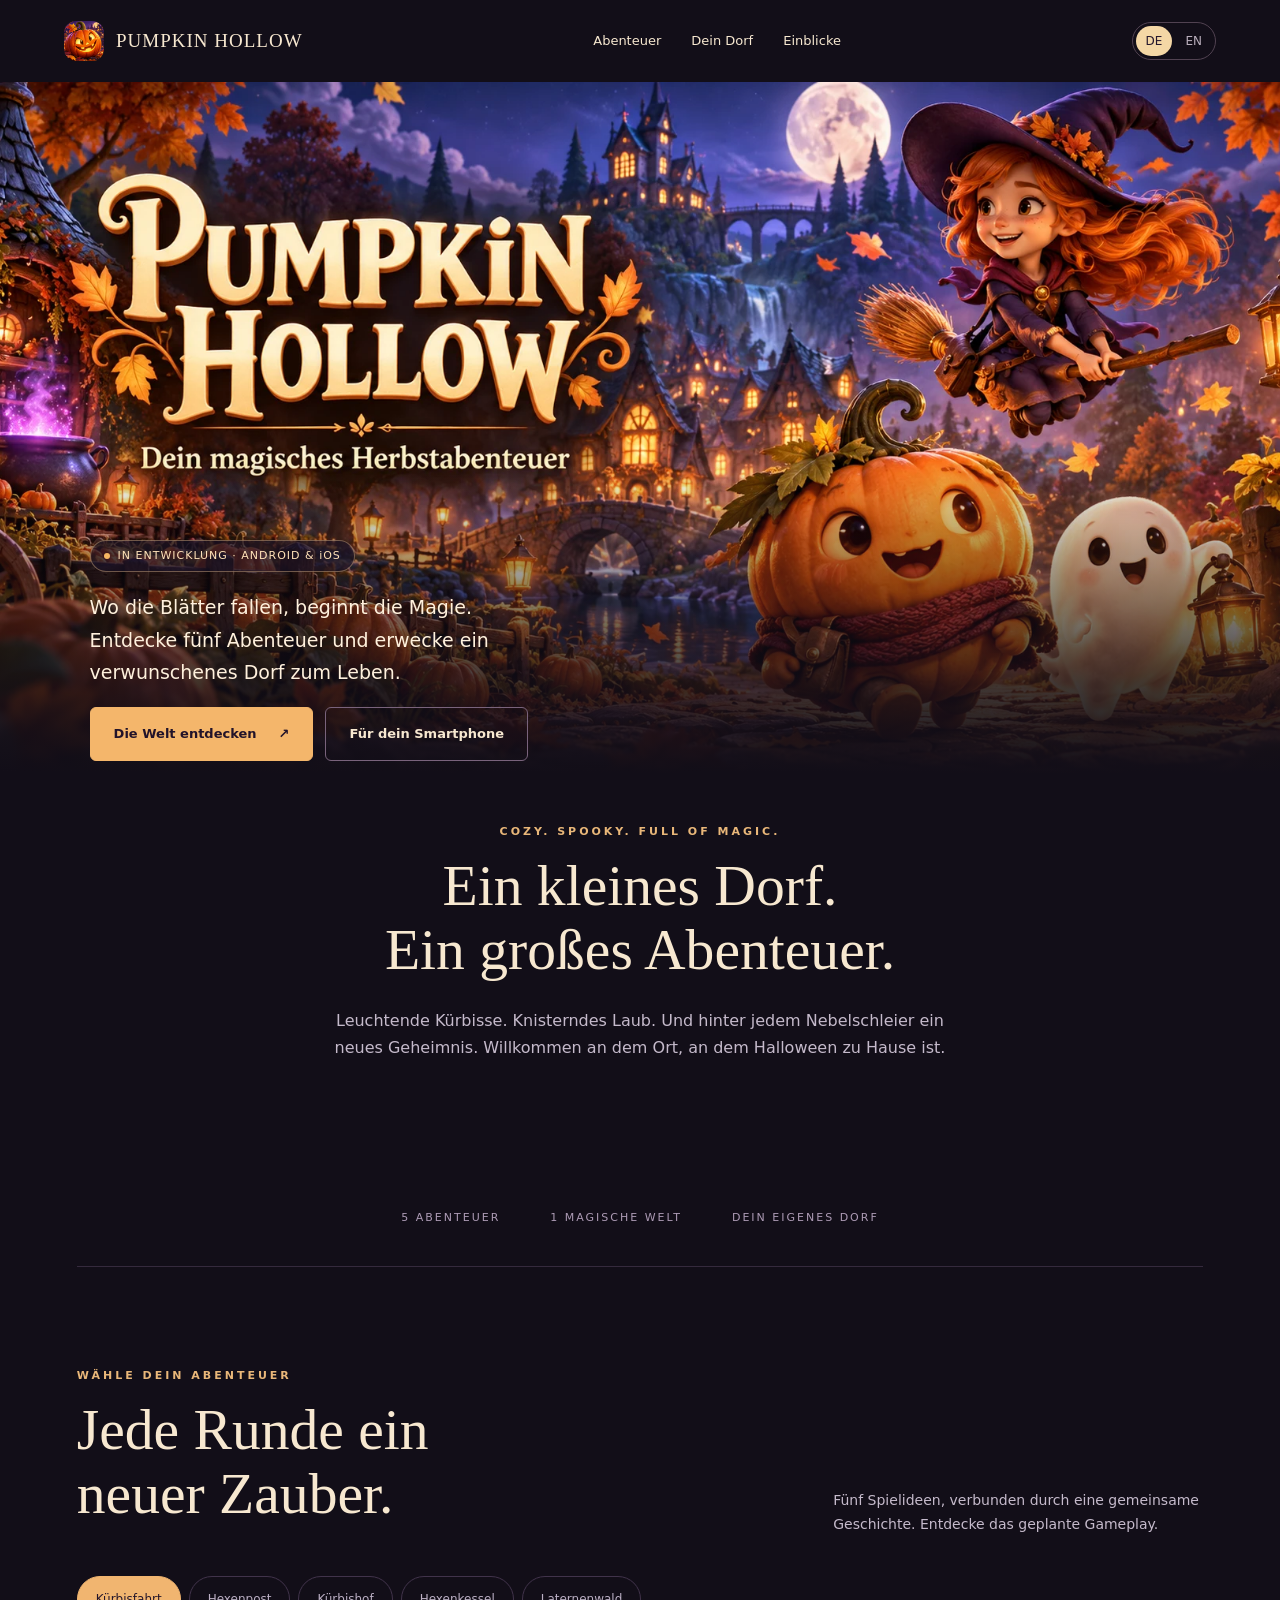
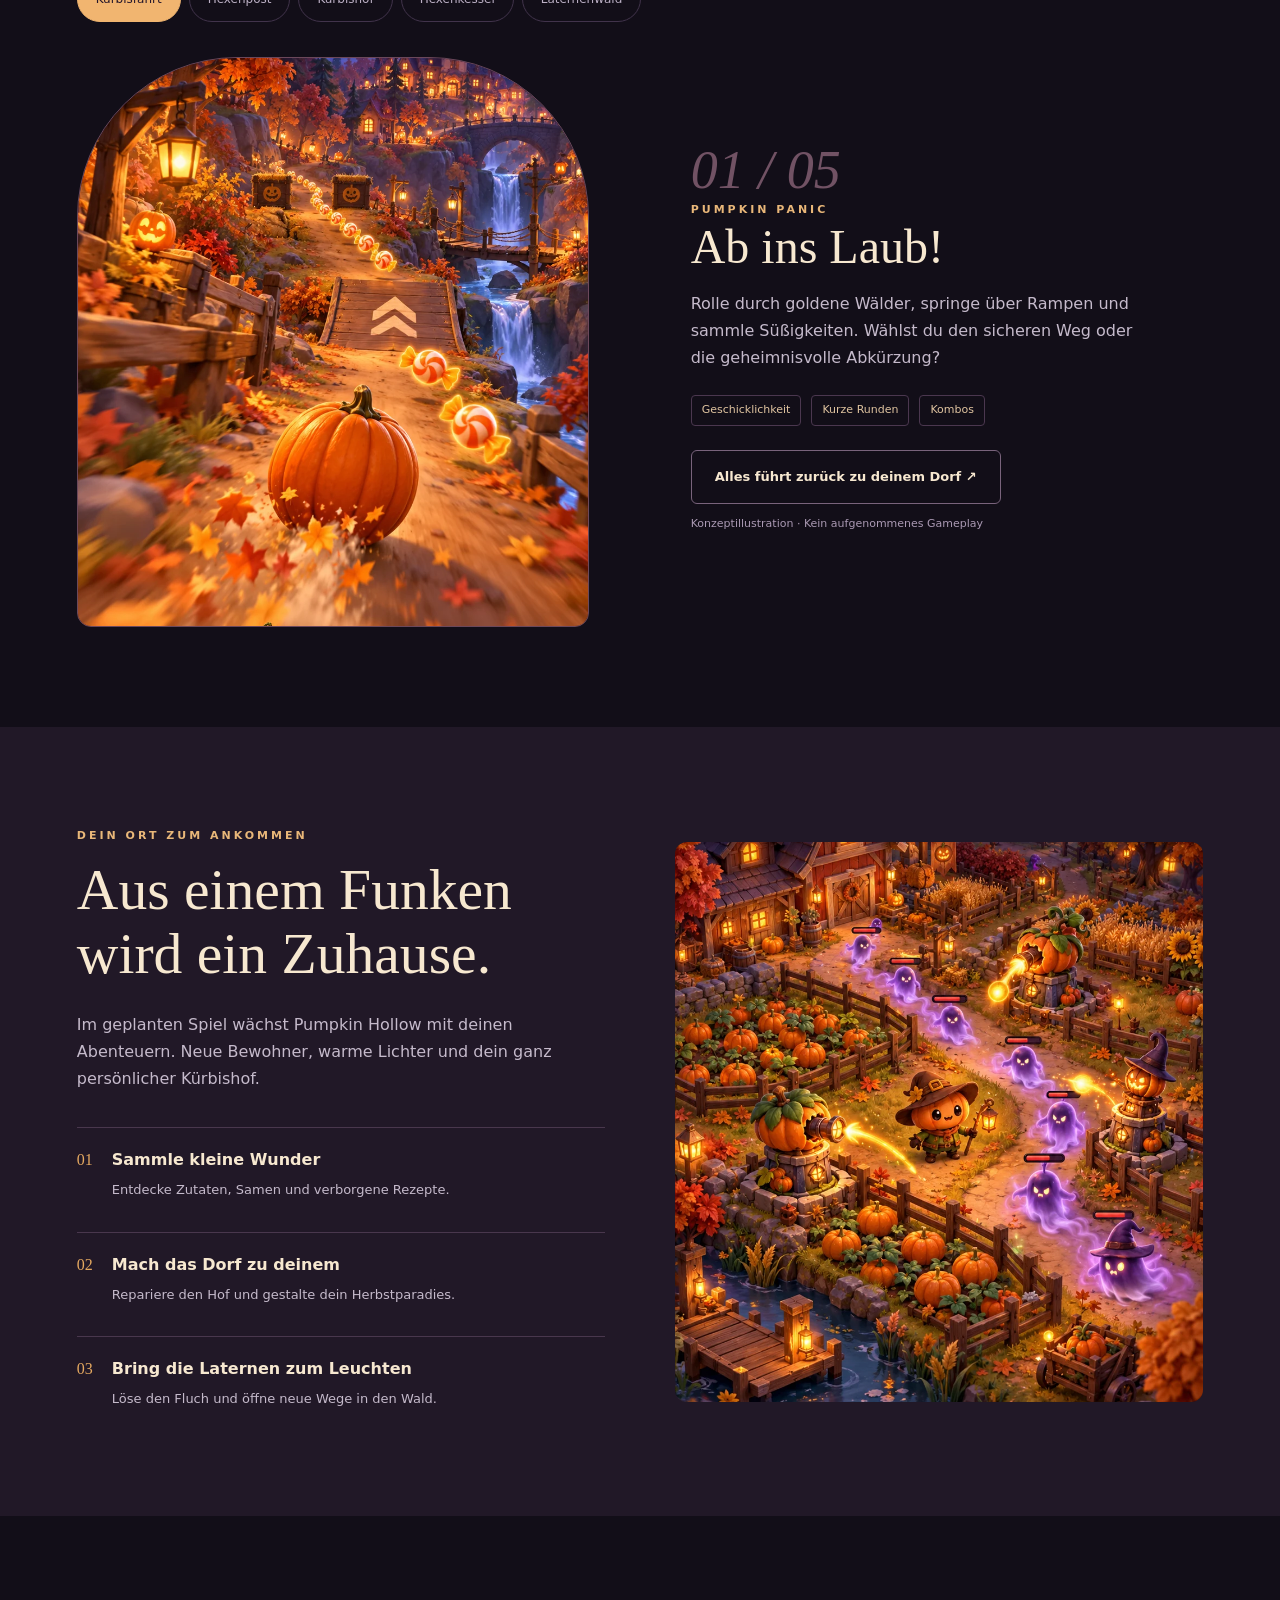
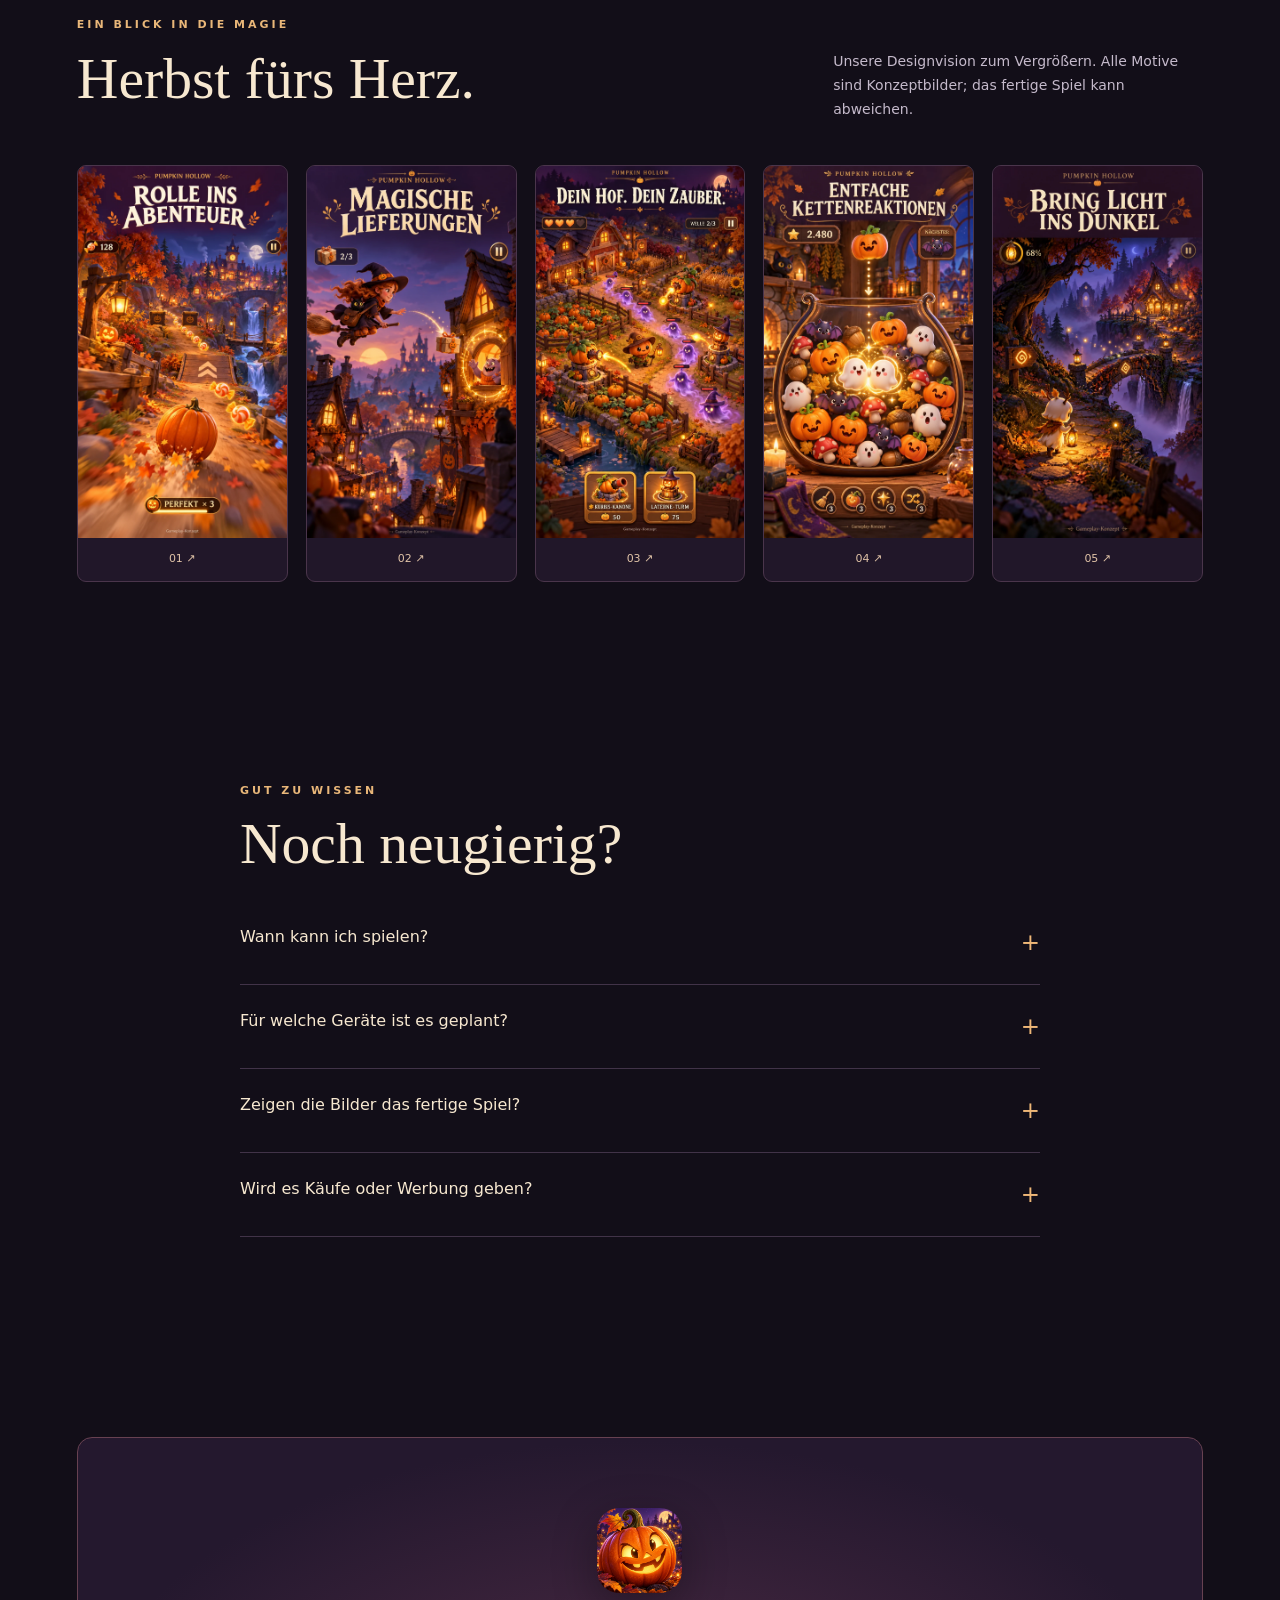
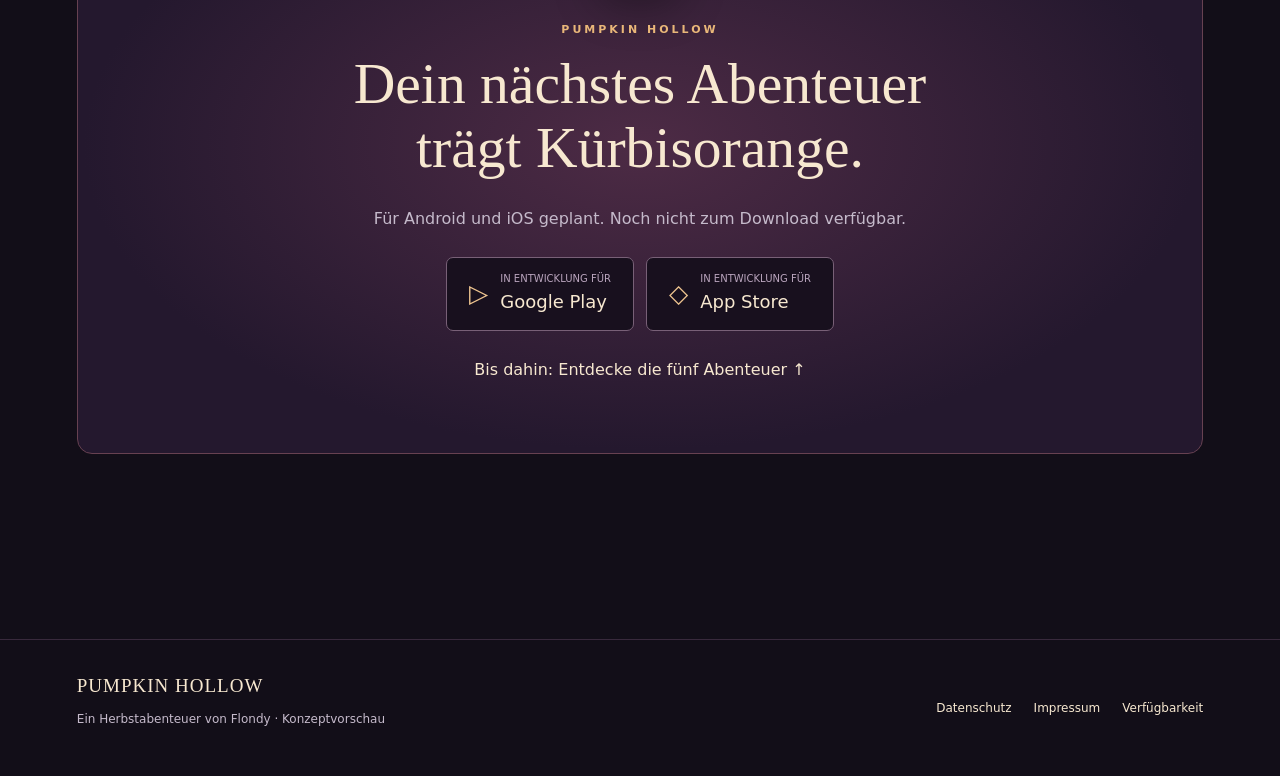
==== index.html @ d93d9421 "Add files via upload" ====
<!doctype html><html lang="de"><head><meta charset="utf-8"><meta name="viewport" content="width=device-width,initial-scale=1"><meta name="description" content="Entdecke Pumpkin Hollow: fünf magische Herbstabenteuer, ein verwunschenes Dorf. Konzeptvorschau für Android und iOS."><meta name="theme-color" content="#120e18"><meta name="robots" content="noindex,nofollow"><title>Dein magisches Herbstabenteuer · Pumpkin Hollow</title><link rel="icon" href="assets/icon.webp"><link rel="stylesheet" href="style.css"><script src="app.js" defer></script></head><body><header><a class="brand" href="index.html" aria-label="Pumpkin Hollow – Home"><img src="assets/icon.webp" alt="" width="40" height="40">PUMPKIN HOLLOW</a><nav><a href="index.html#adventures" data-de="Abenteuer" data-en="Adventures">Abenteuer</a><a href="index.html#world" data-de="Dein Dorf" data-en="Your village">Dein Dorf</a><a href="index.html#gallery" data-de="Einblicke" data-en="Gallery">Einblicke</a></nav><div class="lang" aria-label="Language"><button data-lang="de" aria-pressed="true">DE</button><button data-lang="en" aria-pressed="false">EN</button></div></header><main><section class="hero" aria-label="Pumpkin Hollow Titelgrafik"><h1 class="sr">Pumpkin Hollow</h1><div class="hero-content"><span class="badge" data-de="IN ENTWICKLUNG · ANDROID & iOS" data-en="IN DEVELOPMENT · ANDROID & iOS">IN ENTWICKLUNG · ANDROID & iOS</span><p data-de="Wo die Blätter fallen, beginnt die Magie. Entdecke fünf Abenteuer und erwecke ein verwunschenes Dorf zum Leben." data-en="Where the leaves fall, the magic begins. Discover five adventures and bring an enchanted village to life.">Wo die Blätter fallen, beginnt die Magie. Entdecke fünf Abenteuer und erwecke ein verwunschenes Dorf zum Leben.</p><div class="actions"><a class="button" href="#adventures"><span data-de="Die Welt entdecken" data-en="Explore the world">Die Welt entdecken</span> ↗</a><a class="button secondary" href="#download" data-de="Für dein Smartphone" data-en="For your phone">Für dein Smartphone</a></div></div></section><div class="container"><section class="intro"><div class="eyebrow">COZY. SPOOKY. FULL OF MAGIC.</div><h2 data-de="Ein kleines Dorf.<br>Ein großes Abenteuer." data-en="A little village.<br>A grand adventure.">Ein kleines Dorf.<br>Ein großes Abenteuer.</h2><p data-de="Leuchtende Kürbisse. Knisterndes Laub. Und hinter jedem Nebelschleier ein neues Geheimnis. Willkommen an dem Ort, an dem Halloween zu Hause ist." data-en="Glowing pumpkins. Rustling leaves. And a new secret behind every veil of mist. Welcome to the place Halloween calls home.">Leuchtende Kürbisse. Knisterndes Laub. Und hinter jedem Nebelschleier ein neues Geheimnis. Willkommen an dem Ort, an dem Halloween zu Hause ist.</p></section><div class="divider"><span>5 Abenteuer</span><span>1 magische Welt</span><span>Dein eigenes Dorf</span></div><section id="adventures"><div class="section-top"><div><div class="eyebrow" data-de="WÄHLE DEIN ABENTEUER" data-en="CHOOSE YOUR ADVENTURE">WÄHLE DEIN ABENTEUER</div><h2 data-de="Jede Runde ein<br>neuer Zauber." data-en="A little more magic.<br>Every round.">Jede Runde ein<br>neuer Zauber.</h2></div><p data-de="Fünf Spielideen, verbunden durch eine gemeinsame Geschichte. Entdecke das geplante Gameplay." data-en="Five game ideas connected by one story. Explore the planned gameplay.">Fünf Spielideen, verbunden durch eine gemeinsame Geschichte. Entdecke das geplante Gameplay.</p></div><div class="tabs" role="tablist" aria-label="Spielmodi"></div><div class="mode" id="mode-panel" role="tabpanel"><div class="mode-visual"><img id="mode-image" src="assets/roll.webp" alt="Kürbisfahrt – Konzeptillustration" loading="lazy"></div><div><div class="mode-num" id="mode-num">01 / 05</div><div class="eyebrow" id="mode-name">PUMPKIN PANIC</div><h3 id="mode-title">Ab ins Laub!</h3><p id="mode-copy"></p><div class="chips" id="mode-chips"></div><a class="button secondary" href="#world" data-de="Alles führt zurück zu deinem Dorf ↗" data-en="Every path leads back to your village ↗">Alles führt zurück zu deinem Dorf ↗</a><p class="note" data-de="Konzeptillustration · Kein aufgenommenes Gameplay" data-en="Concept illustration · Not recorded gameplay">Konzeptillustration · Kein aufgenommenes Gameplay</p></div></div></section></div><section class="world" id="world"><div class="container world-grid"><div><div class="eyebrow" data-de="DEIN ORT ZUM ANKOMMEN" data-en="A PLACE TO CALL HOME">DEIN ORT ZUM ANKOMMEN</div><h2 data-de="Aus einem Funken<br>wird ein Zuhause." data-en="A single spark.<br>A place to call home.">Aus einem Funken<br>wird ein Zuhause.</h2><p data-de="Im geplanten Spiel wächst Pumpkin Hollow mit deinen Abenteuern. Neue Bewohner, warme Lichter und dein ganz persönlicher Kürbishof." data-en="In the planned game, Pumpkin Hollow grows with your adventures. New neighbours, warm lights and a pumpkin farm that's all your own.">Im geplanten Spiel wächst Pumpkin Hollow mit deinen Abenteuern. Neue Bewohner, warme Lichter und dein ganz persönlicher Kürbishof.</p><div class="steps"><div><span>01</span><article><strong data-de="Sammle kleine Wunder" data-en="Collect little wonders">Sammle kleine Wunder</strong><p data-de="Entdecke Zutaten, Samen und verborgene Rezepte." data-en="Find ingredients, seeds and hidden recipes.">Entdecke Zutaten, Samen und verborgene Rezepte.</p></article></div><div><span>02</span><article><strong data-de="Mach das Dorf zu deinem" data-en="Make the village yours">Mach das Dorf zu deinem</strong><p data-de="Repariere den Hof und gestalte dein Herbstparadies." data-en="Restore the farm and create your autumn haven.">Repariere den Hof und gestalte dein Herbstparadies.</p></article></div><div><span>03</span><article><strong data-de="Bring die Laternen zum Leuchten" data-en="Light the lanterns">Bring die Laternen zum Leuchten</strong><p data-de="Löse den Fluch und öffne neue Wege in den Wald." data-en="Break the curse and open new paths into the woods.">Löse den Fluch und öffne neue Wege in den Wald.</p></article></div></div></div><img src="assets/farm.webp" alt="Magischer Kürbishof bei Nacht – Konzept" loading="lazy"></div></section><div class="container"><section id="gallery"><div class="section-top"><div><div class="eyebrow" data-de="EIN BLICK IN DIE MAGIE" data-en="A GLIMPSE OF MAGIC">EIN BLICK IN DIE MAGIE</div><h2 data-de="Herbst fürs Herz." data-en="Autumn at heart.">Herbst fürs Herz.</h2></div><p data-de="Unsere Designvision zum Vergrößern. Alle Motive sind Konzeptbilder; das fertige Spiel kann abweichen." data-en="Explore our design vision. All images are concepts; the finished game may differ.">Unsere Designvision zum Vergrößern. Alle Motive sind Konzeptbilder; das fertige Spiel kann abweichen.</p></div><div class="gallery"><button class="gallery-open" data-image="assets/roll.webp" aria-label="Konzeptbild 1 vergrößern"><img src="assets/roll.webp" alt="Pumpkin Hollow – Konzept 1" loading="lazy"><span>01 ↗</span></button><button class="gallery-open" data-image="assets/fly.webp" aria-label="Konzeptbild 2 vergrößern"><img src="assets/fly.webp" alt="Pumpkin Hollow – Konzept 2" loading="lazy"><span>02 ↗</span></button><button class="gallery-open" data-image="assets/farm.webp" aria-label="Konzeptbild 3 vergrößern"><img src="assets/farm.webp" alt="Pumpkin Hollow – Konzept 3" loading="lazy"><span>03 ↗</span></button><button class="gallery-open" data-image="assets/merge.webp" aria-label="Konzeptbild 4 vergrößern"><img src="assets/merge.webp" alt="Pumpkin Hollow – Konzept 4" loading="lazy"><span>04 ↗</span></button><button class="gallery-open" data-image="assets/forest.webp" aria-label="Konzeptbild 5 vergrößern"><img src="assets/forest.webp" alt="Pumpkin Hollow – Konzept 5" loading="lazy"><span>05 ↗</span></button></div></section><section class="faq" id="faq"><div class="eyebrow" data-de="GUT ZU WISSEN" data-en="GOOD TO KNOW">GUT ZU WISSEN</div><h2 data-de="Noch neugierig?" data-en="Still curious?">Noch neugierig?</h2><details><summary><span data-de="Wann kann ich spielen?" data-en="When can I play?">Wann kann ich spielen?</span></summary><p><span data-de="Pumpkin Hollow befindet sich in der Konzept- und Entwicklungsphase. Ein Veröffentlichungstermin ist noch nicht bestätigt. Hier erscheinen später die geprüften Store-Links." data-en="Pumpkin Hollow is in the concept and development stage. No release date is confirmed. Verified store links will appear here when available.">Pumpkin Hollow befindet sich in der Konzept- und Entwicklungsphase. Ein Veröffentlichungstermin ist noch nicht bestätigt. Hier erscheinen später die geprüften Store-Links.</span></p></details><details><summary><span data-de="Für welche Geräte ist es geplant?" data-en="Which devices is it planned for?">Für welche Geräte ist es geplant?</span></summary><p><span data-de="Geplant sind Android und iOS mit komfortabler Touch-Steuerung im Hochformat. Unterstützte Betriebssystemversionen werden vor Veröffentlichung bekannt gegeben." data-en="Android and iOS are planned, with comfortable portrait touch controls. Supported OS versions will be announced before release.">Geplant sind Android und iOS mit komfortabler Touch-Steuerung im Hochformat. Unterstützte Betriebssystemversionen werden vor Veröffentlichung bekannt gegeben.</span></p></details><details><summary><span data-de="Zeigen die Bilder das fertige Spiel?" data-en="Do the pictures show the finished game?">Zeigen die Bilder das fertige Spiel?</span></summary><p><span data-de="Nein. Die Bilder zeigen die gestalterische Vision und sind ausdrücklich Gameplay-Konzepte. Echte Spielaufnahmen folgen nach der Umsetzung." data-en="No. These images show the artistic vision and are explicitly gameplay concepts. Actual game captures will follow implementation.">Nein. Die Bilder zeigen die gestalterische Vision und sind ausdrücklich Gameplay-Konzepte. Echte Spielaufnahmen folgen nach der Umsetzung.</span></p></details><details><summary><span data-de="Wird es Käufe oder Werbung geben?" data-en="Will there be purchases or advertising?">Wird es Käufe oder Werbung geben?</span></summary><p><span data-de="Geplant sind optionale kosmetische Käufe und freiwillige Werbebelohnungen. Umsetzung, Preise und Datenverarbeitung stehen noch nicht fest." data-en="Optional cosmetic purchases and voluntary rewarded ads are planned. Implementation, prices and data processing are not yet final.">Geplant sind optionale kosmetische Käufe und freiwillige Werbebelohnungen. Umsetzung, Preise und Datenverarbeitung stehen noch nicht fest.</span></p></details></section><section id="download"><div class="download"><img src="assets/icon.webp" alt="Pumpkin Hollow App-Symbol" loading="lazy"><div class="eyebrow" style="margin-top:20px">PUMPKIN HOLLOW</div><h2 data-de="Dein nächstes Abenteuer<br>trägt Kürbisorange." data-en="Your next adventure<br>comes in pumpkin orange.">Dein nächstes Abenteuer<br>trägt Kürbisorange.</h2><p data-de="Für Android und iOS geplant. Noch nicht zum Download verfügbar." data-en="Planned for Android and iOS. Not yet available to download.">Für Android und iOS geplant. Noch nicht zum Download verfügbar.</p><div class="store-row"><div class="store"><span class="symbol">▷</span><div><small data-de="IN ENTWICKLUNG FÜR" data-en="IN DEVELOPMENT FOR">IN ENTWICKLUNG FÜR</small><strong>Google Play</strong></div></div><div class="store"><span class="symbol">◇</span><div><small data-de="IN ENTWICKLUNG FÜR" data-en="IN DEVELOPMENT FOR">IN ENTWICKLUNG FÜR</small><strong>App Store</strong></div></div></div><a href="#adventures" data-de="Bis dahin: Entdecke die fünf Abenteuer ↑" data-en="Until then: discover the five adventures ↑">Bis dahin: Entdecke die fünf Abenteuer ↑</a></div></section></div></main><dialog id="lightbox" aria-label="Bildvorschau"><button id="close-lightbox" aria-label="Schließen">✕</button><img id="lightbox-img" alt="Pumpkin Hollow Konzeptbild in Großansicht"></dialog><footer><div class="container footer-inner"><div><a class="brand" href="index.html">PUMPKIN HOLLOW</a><p data-de="Ein Herbstabenteuer von Flondy · Konzeptvorschau" data-en="An autumn adventure by Flondy · Concept preview">Ein Herbstabenteuer von Flondy · Konzeptvorschau</p></div><div class="footer-links"><a href="privacy.html" data-de="Datenschutz" data-en="Privacy">Datenschutz</a><a href="impressum.html" data-de="Impressum" data-en="Legal notice">Impressum</a><a href="index.html#download" data-de="Verfügbarkeit" data-en="Availability">Verfügbarkeit</a></div></div></footer></body></html>
---- style.css ----
*{box-sizing:border-box}html{scroll-behavior:smooth;scroll-padding-top:90px}body{margin:0;background:#120e18;color:#f7e8d0;font:16px/1.7 system-ui,sans-serif}a{color:inherit;text-decoration:none}button{font:inherit;cursor:pointer}button,a{touch-action:manipulation}a:focus-visible,button:focus-visible,summary:focus-visible{outline:3px solid #ffba69;outline-offset:5px}h1,h2,h3{font-family:Georgia,serif;font-weight:400;line-height:1.12}h1{font-size:clamp(44px,6vw,80px)}h2{font-size:clamp(36px,4.5vw,60px);margin:12px 0 24px}h3{font-size:30px;margin:0 0 16px}p{color:#c5bacb}header{height:82px;display:flex;align-items:center;justify-content:space-between;gap:25px;max-width:1440px;margin:auto;padding:0 5%}.brand{display:flex;gap:12px;align-items:center;font:19px Georgia,serif;letter-spacing:1px}.brand img{width:40px;height:40px;border-radius:12px}nav{display:flex;gap:30px;font-size:13px}nav a:hover,footer a:hover{color:#ffbb6f}.lang{display:flex;gap:3px;border:1px solid #514251;padding:3px;border-radius:30px}.lang button{background:transparent;color:#bbb0bd;border:0;border-radius:20px;padding:5px 10px;font-size:12px}.lang button[aria-pressed=true]{background:#f4d7a5;color:#25172d}.hero{position:relative;max-width:1600px;margin:auto;min-height:620px;height:min(54vw,800px);background:url('assets/hero.webp') center top/cover no-repeat;isolation:isolate}.hero:after{content:'';position:absolute;inset:0;background:linear-gradient(0deg,#120e18 0%,#120e18cc 13%,transparent 45%);z-index:-1}.hero-content{position:absolute;bottom:12px;left:7%;max-width:550px}.hero-content p{color:#fff1dd;font-size:19px;max-width:450px}.eyebrow{font-size:11px;letter-spacing:3px;text-transform:uppercase;color:#e9b779;font-weight:700}.badge{display:inline-flex;align-items:center;gap:8px;border:1px solid #efc48d66;background:#1b1326a8;padding:6px 13px;border-radius:30px;font-size:11px;letter-spacing:1px;color:#ffe2b9}.badge:before{content:'';width:6px;height:6px;background:#f5b662;border-radius:100%}.button{display:inline-flex;align-items:center;gap:22px;padding:15px 23px;background:#f4b66b;color:#221329;border:1px solid #f4b66b;border-radius:6px;font-size:13px;font-weight:700}.button:hover{background:#ffd39a;transform:translateY(-2px)}.button.secondary{background:transparent;color:#f7e8d0;border-color:#79637c}.actions{display:flex;gap:12px;flex-wrap:wrap}.container{width:min(1180px,88%);margin:auto}section{padding:100px 0}.intro{text-align:center;max-width:800px;margin:auto;padding-top:50px}.intro p{max-width:620px;margin:20px auto}.divider{display:flex;gap:50px;justify-content:center;border-bottom:1px solid #352a3d;padding:28px 0 38px;color:#ad9bb5;font-size:11px;letter-spacing:2px;text-transform:uppercase}.section-top{display:flex;justify-content:space-between;align-items:end;gap:30px}.section-top p{max-width:370px;font-size:14px}.tabs{display:flex;gap:8px;flex-wrap:wrap;margin:25px 0 35px}.tabs button{background:transparent;color:#bcb0c5;border:1px solid #41334b;padding:12px 18px;border-radius:50px;font-size:12px}.tabs button[aria-selected=true]{background:#f1b570;border-color:#f1b570;color:#24162b}.mode{display:grid;grid-template-columns:1fr 1fr;gap:9%;align-items:center;min-height:570px}.mode-visual{height:570px;border-radius:160px 160px 14px 14px;overflow:hidden;border:1px solid #6b485b;background:#281b30}.mode-visual img{width:100%;height:100%;object-fit:cover;object-position:center 70%}.mode-num{font:italic 54px Georgia;color:#715264}.mode h3{font-size:48px}.mode p{max-width:470px}.chips{display:flex;gap:10px;flex-wrap:wrap;margin:24px 0}.chips span{border:1px solid #4b374f;border-radius:4px;padding:5px 10px;font-size:11px;color:#e0c4a0}.note{font-size:11px;color:#aa99b3}.world{background:#211827;position:relative;overflow:hidden}.world-grid{display:grid;grid-template-columns:1fr 1fr;gap:70px;align-items:center}.world img{width:100%;height:560px;object-fit:cover;object-position:50% 50%;border-radius:12px}.steps{display:grid;gap:24px;margin-top:35px}.steps div{display:grid;grid-template-columns:35px 1fr;border-top:1px solid #49374d;padding-top:18px}.steps span{color:#e4a860;font-family:Georgia}.steps p{font-size:13px;margin:6px 0}.gallery{display:grid;grid-template-columns:repeat(5,1fr);gap:18px;margin-top:30px}.gallery button{padding:0;border:1px solid #4a354b;background:#211729;border-radius:9px;overflow:hidden;transition:transform .2s}.gallery button:hover{transform:translateY(-8px)}.gallery img{width:100%;display:block}.gallery span{display:block;padding:12px;color:#e0c3a7;font-size:11px}.faq{max-width:800px;margin:auto}details{border-bottom:1px solid #413348;padding:22px 0}summary{cursor:pointer;list-style:none;display:flex;justify-content:space-between;font-size:16px}summary:after{content:'+';color:#eeb777;font-size:23px}details[open] summary:after{content:'−'}details p{font-size:14px;max-width:670px}.download{padding:70px 30px;text-align:center;background:radial-gradient(ellipse at center,#4d2b45,#24182e 70%);border:1px solid #674151;border-radius:15px}.download img{width:85px;height:85px;border-radius:22px;box-shadow:0 12px 45px #0005}.store-row{display:flex;justify-content:center;gap:12px;flex-wrap:wrap;margin:25px 0}.store{display:flex;gap:12px;align-items:center;text-align:left;border:1px solid #786077;padding:12px 22px;border-radius:7px;background:#18101e}.store small{display:block;color:#baa5be;font-size:10px}.store strong{font-size:18px;font-weight:500}.store .symbol{font-size:25px;color:#efc590}footer{border-top:1px solid #38293c;margin-top:85px;padding:35px 0}.footer-inner{display:flex;gap:25px;justify-content:space-between;align-items:center}footer p,footer a{font-size:12px}.footer-links{display:flex;gap:22px}.legal{max-width:850px;padding:65px 0;margin:auto}.legal h1{font-size:58px}.legal h2{font-size:27px;margin-top:38px}.legal a{text-decoration:underline;color:#edbf87}.notice{background:#3b282a;border:1px solid #a57449;border-radius:8px;padding:22px;color:#f2d7b5}.legal li{color:#c5bacb;margin:9px 0}.legal .pending{color:#ffd091}.sr{position:absolute;width:1px;height:1px;overflow:hidden;clip:rect(0,0,0,0)}dialog{background:#160f1d;border:1px solid #806582;color:#ffe7c9;border-radius:12px;padding:16px;max-height:95vh;max-width:95vw}dialog::backdrop{background:#09060ee8}dialog img{display:block;max-height:80vh;max-width:85vw;margin:auto}dialog button{background:#efbd7d;border:0;border-radius:5px;padding:6px 14px;display:block;margin:0 0 12px auto}@media(max-width:760px){header{height:70px;padding:0 5%;gap:10px}.brand{font-size:14px;letter-spacing:0}.brand img{width:32px;height:32px}nav{display:none}.hero{height:620px;min-height:0;background-size:auto 400px;background-position:62% 0}.hero:after{background:linear-gradient(0deg,#120e18 28%,transparent 65%)}.hero-content{left:6%;right:6%;bottom:18px}.hero-content p{font-size:18px}.container{width:88%}section{padding:65px 0}.intro{padding-top:0}.divider{gap:20px;font-size:9px;letter-spacing:1px}.section-top{display:block}.mode,.world-grid{grid-template-columns:1fr;gap:30px}.mode-visual{height:430px;border-radius:100px 100px 12px 12px}.mode h3{font-size:38px}.mode-num{font-size:35px}.tabs{gap:7px}.tabs button{padding:9px 12px;font-size:11px}.world img{height:450px}.gallery{display:flex;overflow-x:auto;scroll-snap-type:x mandatory;padding-bottom:20px;gap:14px}.gallery button{min-width:65%;scroll-snap-align:start}.footer-inner{flex-direction:column;align-items:flex-start}.legal h1{font-size:39px}.legal{padding:35px 0}.download{padding:45px 20px}}@media(prefers-reduced-motion:reduce){html{scroll-behavior:auto}*{transition:none!important;animation:none!important}}
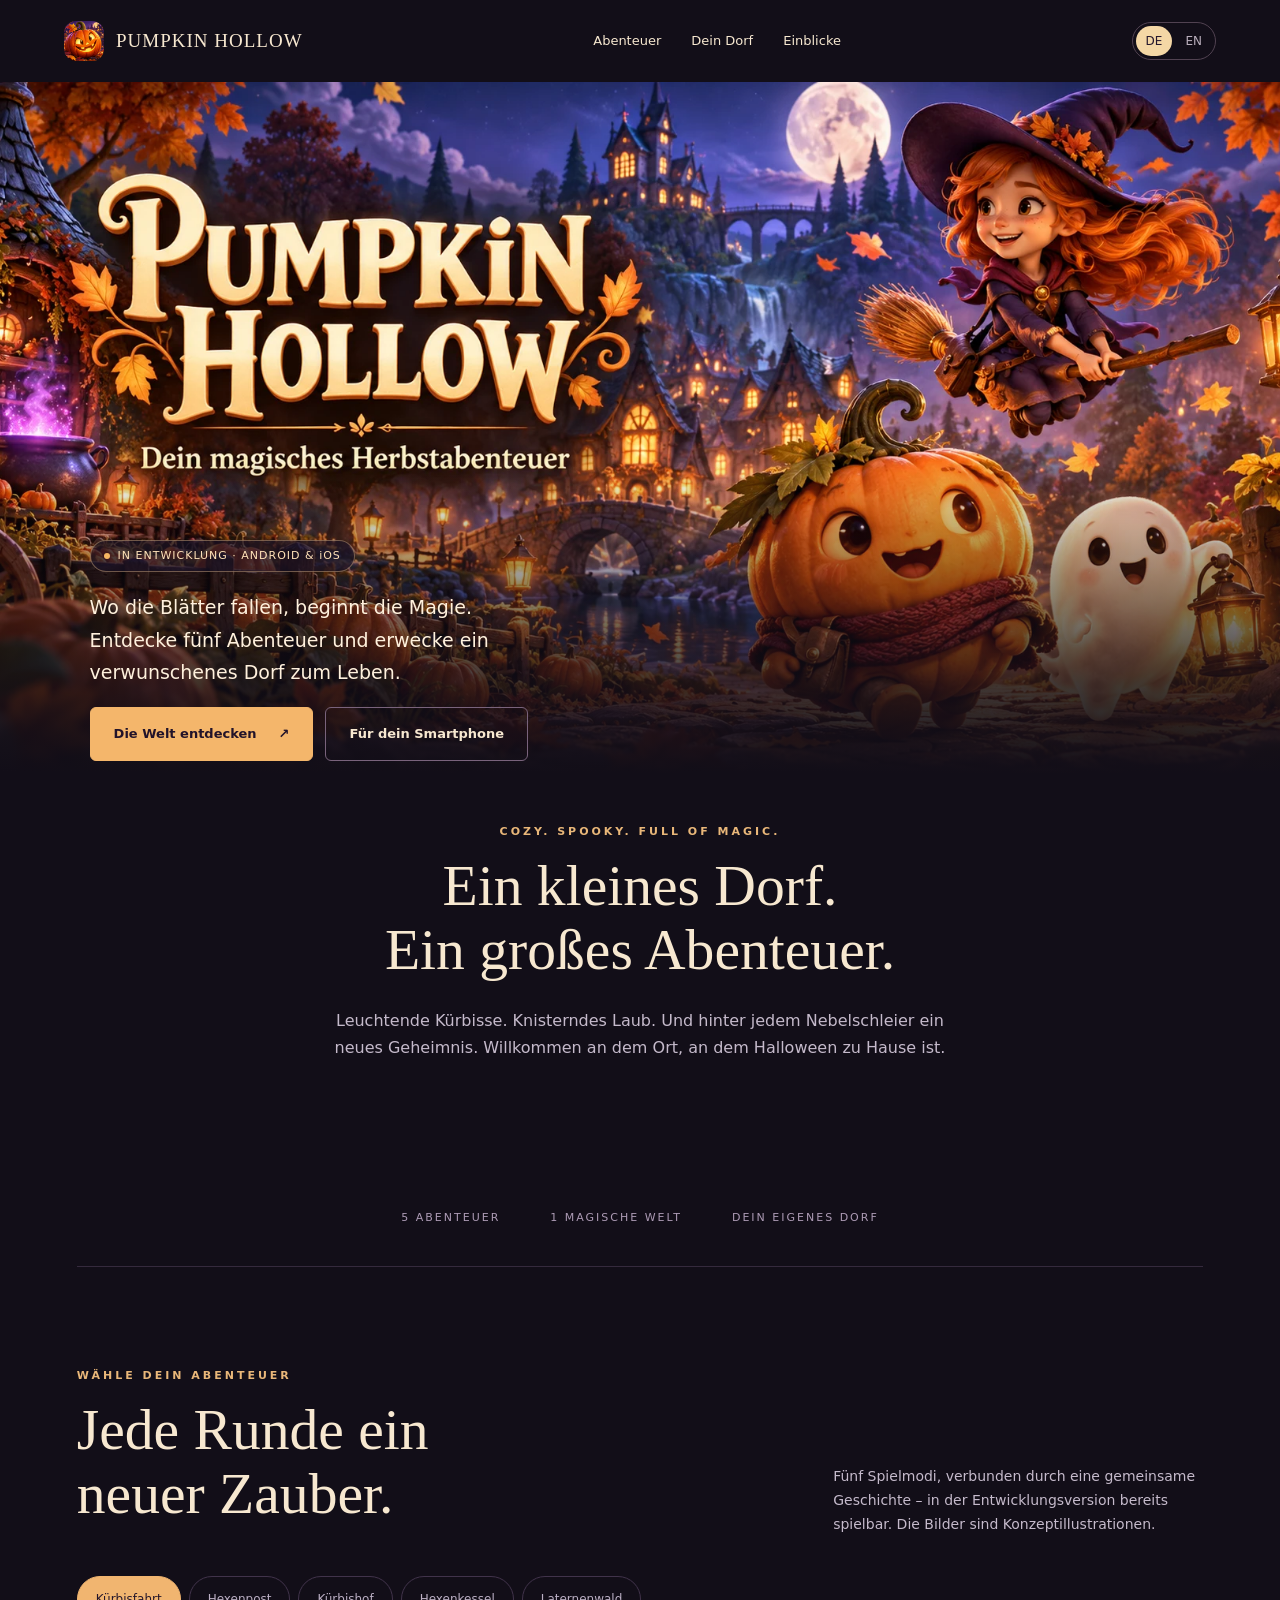
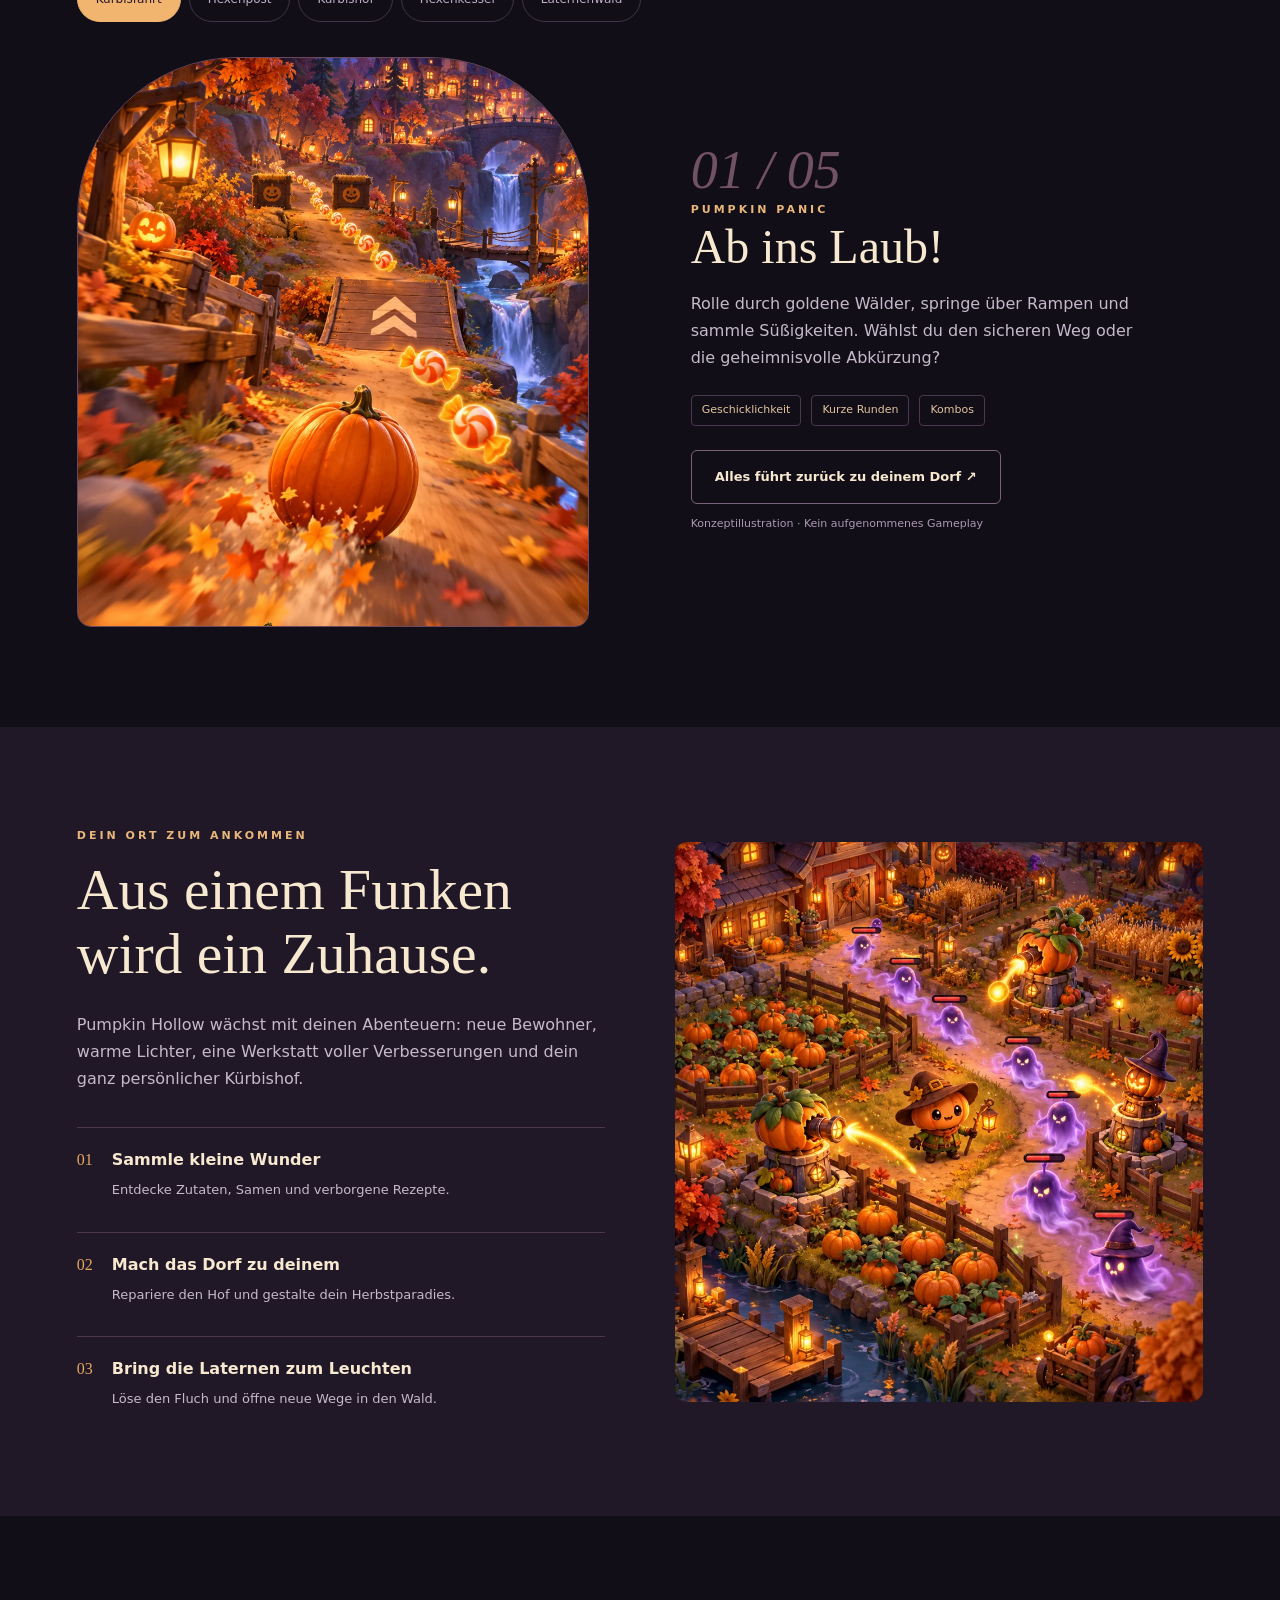
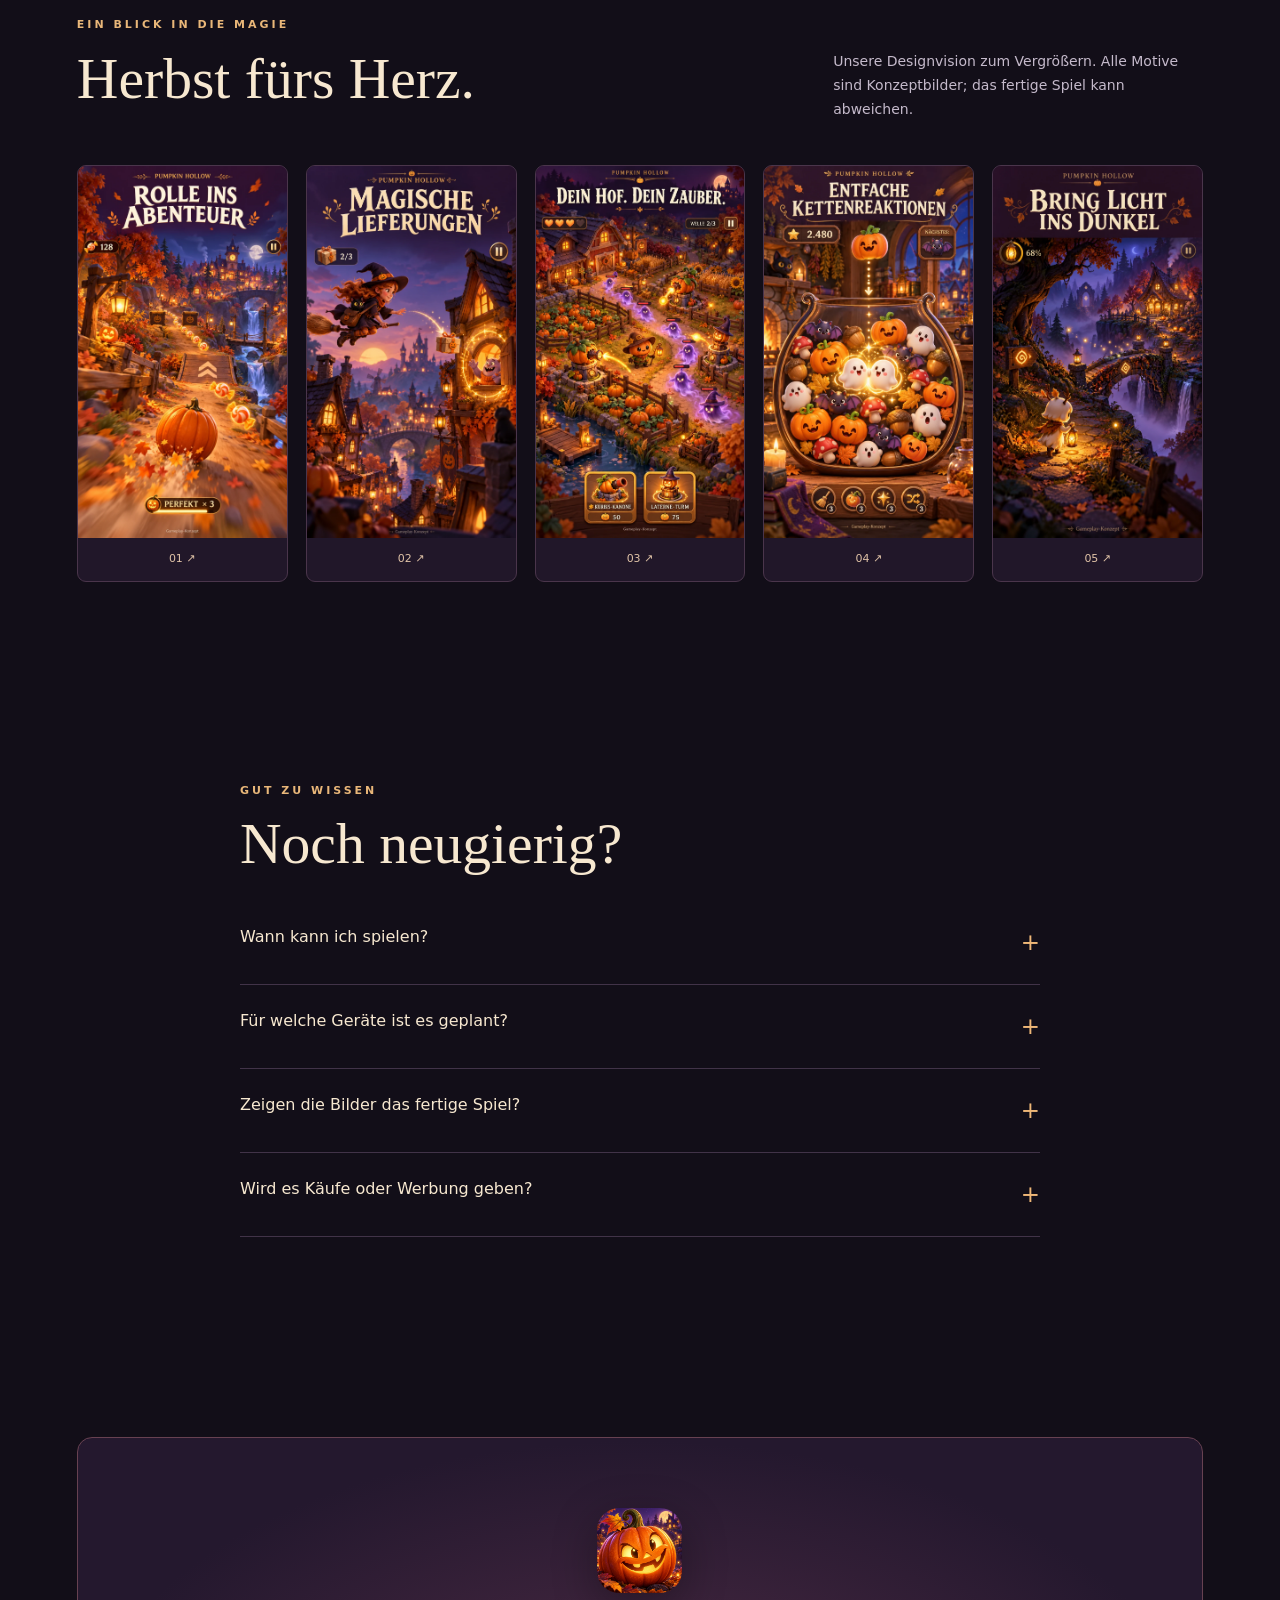
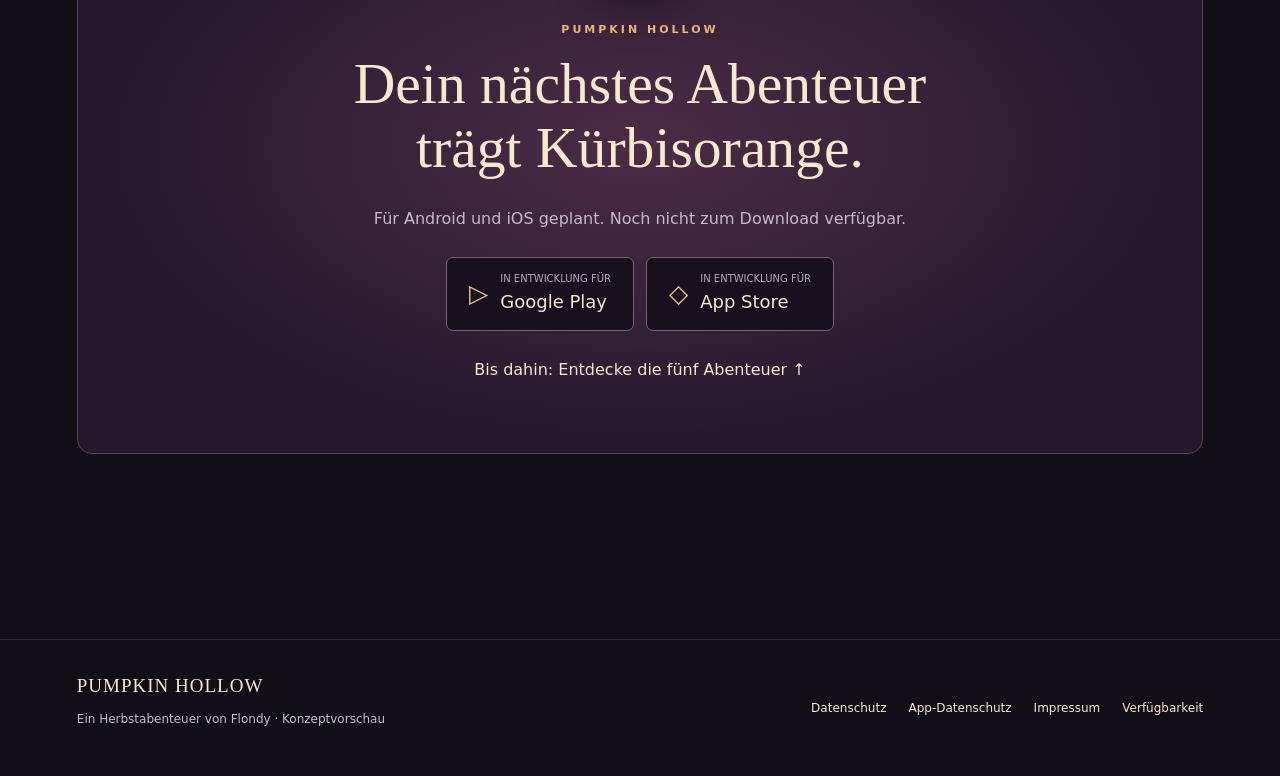
==== commit bebc162a: "App privacy policy (DE/EN), website privacy for GitHub Pages, honest FAQ - app-privacy.html: describ" ====
--- a/index.html
+++ b/index.html
@@ -1 +1 @@
-<!doctype html><html lang="de"><head><meta charset="utf-8"><meta name="viewport" content="width=device-width,initial-scale=1"><meta name="description" content="Entdecke Pumpkin Hollow: fünf magische Herbstabenteuer, ein verwunschenes Dorf. Konzeptvorschau für Android und iOS."><meta name="theme-color" content="#120e18"><meta name="robots" content="noindex,nofollow"><title>Dein magisches Herbstabenteuer · Pumpkin Hollow</title><link rel="icon" href="assets/icon.webp"><link rel="stylesheet" href="style.css"><script src="app.js" defer></script></head><body><header><a class="brand" href="index.html" aria-label="Pumpkin Hollow – Home"><img src="assets/icon.webp" alt="" width="40" height="40">PUMPKIN HOLLOW</a><nav><a href="index.html#adventures" data-de="Abenteuer" data-en="Adventures">Abenteuer</a><a href="index.html#world" data-de="Dein Dorf" data-en="Your village">Dein Dorf</a><a href="index.html#gallery" data-de="Einblicke" data-en="Gallery">Einblicke</a></nav><div class="lang" aria-label="Language"><button data-lang="de" aria-pressed="true">DE</button><button data-lang="en" aria-pressed="false">EN</button></div></header><main><section class="hero" aria-label="Pumpkin Hollow Titelgrafik"><h1 class="sr">Pumpkin Hollow</h1><div class="hero-content"><span class="badge" data-de="IN ENTWICKLUNG · ANDROID & iOS" data-en="IN DEVELOPMENT · ANDROID & iOS">IN ENTWICKLUNG · ANDROID & iOS</span><p data-de="Wo die Blätter fallen, beginnt die Magie. Entdecke fünf Abenteuer und erwecke ein verwunschenes Dorf zum Leben." data-en="Where the leaves fall, the magic begins. Discover five adventures and bring an enchanted village to life.">Wo die Blätter fallen, beginnt die Magie. Entdecke fünf Abenteuer und erwecke ein verwunschenes Dorf zum Leben.</p><div class="actions"><a class="button" href="#adventures"><span data-de="Die Welt entdecken" data-en="Explore the world">Die Welt entdecken</span> ↗</a><a class="button secondary" href="#download" data-de="Für dein Smartphone" data-en="For your phone">Für dein Smartphone</a></div></div></section><div class="container"><section class="intro"><div class="eyebrow">COZY. SPOOKY. FULL OF MAGIC.</div><h2 data-de="Ein kleines Dorf.<br>Ein großes Abenteuer." data-en="A little village.<br>A grand adventure.">Ein kleines Dorf.<br>Ein großes Abenteuer.</h2><p data-de="Leuchtende Kürbisse. Knisterndes Laub. Und hinter jedem Nebelschleier ein neues Geheimnis. Willkommen an dem Ort, an dem Halloween zu Hause ist." data-en="Glowing pumpkins. Rustling leaves. And a new secret behind every veil of mist. Welcome to the place Halloween calls home.">Leuchtende Kürbisse. Knisterndes Laub. Und hinter jedem Nebelschleier ein neues Geheimnis. Willkommen an dem Ort, an dem Halloween zu Hause ist.</p></section><div class="divider"><span>5 Abenteuer</span><span>1 magische Welt</span><span>Dein eigenes Dorf</span></div><section id="adventures"><div class="section-top"><div><div class="eyebrow" data-de="WÄHLE DEIN ABENTEUER" data-en="CHOOSE YOUR ADVENTURE">WÄHLE DEIN ABENTEUER</div><h2 data-de="Jede Runde ein<br>neuer Zauber." data-en="A little more magic.<br>Every round.">Jede Runde ein<br>neuer Zauber.</h2></div><p data-de="Fünf Spielideen, verbunden durch eine gemeinsame Geschichte. Entdecke das geplante Gameplay." data-en="Five game ideas connected by one story. Explore the planned gameplay.">Fünf Spielideen, verbunden durch eine gemeinsame Geschichte. Entdecke das geplante Gameplay.</p></div><div class="tabs" role="tablist" aria-label="Spielmodi"></div><div class="mode" id="mode-panel" role="tabpanel"><div class="mode-visual"><img id="mode-image" src="assets/roll.webp" alt="Kürbisfahrt – Konzeptillustration" loading="lazy"></div><div><div class="mode-num" id="mode-num">01 / 05</div><div class="eyebrow" id="mode-name">PUMPKIN PANIC</div><h3 id="mode-title">Ab ins Laub!</h3><p id="mode-copy"></p><div class="chips" id="mode-chips"></div><a class="button secondary" href="#world" data-de="Alles führt zurück zu deinem Dorf ↗" data-en="Every path leads back to your village ↗">Alles führt zurück zu deinem Dorf ↗</a><p class="note" data-de="Konzeptillustration · Kein aufgenommenes Gameplay" data-en="Concept illustration · Not recorded gameplay">Konzeptillustration · Kein aufgenommenes Gameplay</p></div></div></section></div><section class="world" id="world"><div class="container world-grid"><div><div class="eyebrow" data-de="DEIN ORT ZUM ANKOMMEN" data-en="A PLACE TO CALL HOME">DEIN ORT ZUM ANKOMMEN</div><h2 data-de="Aus einem Funken<br>wird ein Zuhause." data-en="A single spark.<br>A place to call home.">Aus einem Funken<br>wird ein Zuhause.</h2><p data-de="Im geplanten Spiel wächst Pumpkin Hollow mit deinen Abenteuern. Neue Bewohner, warme Lichter und dein ganz persönlicher Kürbishof." data-en="In the planned game, Pumpkin Hollow grows with your adventures. New neighbours, warm lights and a pumpkin farm that's all your own.">Im geplanten Spiel wächst Pumpkin Hollow mit deinen Abenteuern. Neue Bewohner, warme Lichter und dein ganz persönlicher Kürbishof.</p><div class="steps"><div><span>01</span><article><strong data-de="Sammle kleine Wunder" data-en="Collect little wonders">Sammle kleine Wunder</strong><p data-de="Entdecke Zutaten, Samen und verborgene Rezepte." data-en="Find ingredients, seeds and hidden recipes.">Entdecke Zutaten, Samen und verborgene Rezepte.</p></article></div><div><span>02</span><article><strong data-de="Mach das Dorf zu deinem" data-en="Make the village yours">Mach das Dorf zu deinem</strong><p data-de="Repariere den Hof und gestalte dein Herbstparadies." data-en="Restore the farm and create your autumn haven.">Repariere den Hof und gestalte dein Herbstparadies.</p></article></div><div><span>03</span><article><strong data-de="Bring die Laternen zum Leuchten" data-en="Light the lanterns">Bring die Laternen zum Leuchten</strong><p data-de="Löse den Fluch und öffne neue Wege in den Wald." data-en="Break the curse and open new paths into the woods.">Löse den Fluch und öffne neue Wege in den Wald.</p></article></div></div></div><img src="assets/farm.webp" alt="Magischer Kürbishof bei Nacht – Konzept" loading="lazy"></div></section><div class="container"><section id="gallery"><div class="section-top"><div><div class="eyebrow" data-de="EIN BLICK IN DIE MAGIE" data-en="A GLIMPSE OF MAGIC">EIN BLICK IN DIE MAGIE</div><h2 data-de="Herbst fürs Herz." data-en="Autumn at heart.">Herbst fürs Herz.</h2></div><p data-de="Unsere Designvision zum Vergrößern. Alle Motive sind Konzeptbilder; das fertige Spiel kann abweichen." data-en="Explore our design vision. All images are concepts; the finished game may differ.">Unsere Designvision zum Vergrößern. Alle Motive sind Konzeptbilder; das fertige Spiel kann abweichen.</p></div><div class="gallery"><button class="gallery-open" data-image="assets/roll.webp" aria-label="Konzeptbild 1 vergrößern"><img src="assets/roll.webp" alt="Pumpkin Hollow – Konzept 1" loading="lazy"><span>01 ↗</span></button><button class="gallery-open" data-image="assets/fly.webp" aria-label="Konzeptbild 2 vergrößern"><img src="assets/fly.webp" alt="Pumpkin Hollow – Konzept 2" loading="lazy"><span>02 ↗</span></button><button class="gallery-open" data-image="assets/farm.webp" aria-label="Konzeptbild 3 vergrößern"><img src="assets/farm.webp" alt="Pumpkin Hollow – Konzept 3" loading="lazy"><span>03 ↗</span></button><button class="gallery-open" data-image="assets/merge.webp" aria-label="Konzeptbild 4 vergrößern"><img src="assets/merge.webp" alt="Pumpkin Hollow – Konzept 4" loading="lazy"><span>04 ↗</span></button><button class="gallery-open" data-image="assets/forest.webp" aria-label="Konzeptbild 5 vergrößern"><img src="assets/forest.webp" alt="Pumpkin Hollow – Konzept 5" loading="lazy"><span>05 ↗</span></button></div></section><section class="faq" id="faq"><div class="eyebrow" data-de="GUT ZU WISSEN" data-en="GOOD TO KNOW">GUT ZU WISSEN</div><h2 data-de="Noch neugierig?" data-en="Still curious?">Noch neugierig?</h2><details><summary><span data-de="Wann kann ich spielen?" data-en="When can I play?">Wann kann ich spielen?</span></summary><p><span data-de="Pumpkin Hollow befindet sich in der Konzept- und Entwicklungsphase. Ein Veröffentlichungstermin ist noch nicht bestätigt. Hier erscheinen später die geprüften Store-Links." data-en="Pumpkin Hollow is in the concept and development stage. No release date is confirmed. Verified store links will appear here when available.">Pumpkin Hollow befindet sich in der Konzept- und Entwicklungsphase. Ein Veröffentlichungstermin ist noch nicht bestätigt. Hier erscheinen später die geprüften Store-Links.</span></p></details><details><summary><span data-de="Für welche Geräte ist es geplant?" data-en="Which devices is it planned for?">Für welche Geräte ist es geplant?</span></summary><p><span data-de="Geplant sind Android und iOS mit komfortabler Touch-Steuerung im Hochformat. Unterstützte Betriebssystemversionen werden vor Veröffentlichung bekannt gegeben." data-en="Android and iOS are planned, with comfortable portrait touch controls. Supported OS versions will be announced before release.">Geplant sind Android und iOS mit komfortabler Touch-Steuerung im Hochformat. Unterstützte Betriebssystemversionen werden vor Veröffentlichung bekannt gegeben.</span></p></details><details><summary><span data-de="Zeigen die Bilder das fertige Spiel?" data-en="Do the pictures show the finished game?">Zeigen die Bilder das fertige Spiel?</span></summary><p><span data-de="Nein. Die Bilder zeigen die gestalterische Vision und sind ausdrücklich Gameplay-Konzepte. Echte Spielaufnahmen folgen nach der Umsetzung." data-en="No. These images show the artistic vision and are explicitly gameplay concepts. Actual game captures will follow implementation.">Nein. Die Bilder zeigen die gestalterische Vision und sind ausdrücklich Gameplay-Konzepte. Echte Spielaufnahmen folgen nach der Umsetzung.</span></p></details><details><summary><span data-de="Wird es Käufe oder Werbung geben?" data-en="Will there be purchases or advertising?">Wird es Käufe oder Werbung geben?</span></summary><p><span data-de="Geplant sind optionale kosmetische Käufe und freiwillige Werbebelohnungen. Umsetzung, Preise und Datenverarbeitung stehen noch nicht fest." data-en="Optional cosmetic purchases and voluntary rewarded ads are planned. Implementation, prices and data processing are not yet final.">Geplant sind optionale kosmetische Käufe und freiwillige Werbebelohnungen. Umsetzung, Preise und Datenverarbeitung stehen noch nicht fest.</span></p></details></section><section id="download"><div class="download"><img src="assets/icon.webp" alt="Pumpkin Hollow App-Symbol" loading="lazy"><div class="eyebrow" style="margin-top:20px">PUMPKIN HOLLOW</div><h2 data-de="Dein nächstes Abenteuer<br>trägt Kürbisorange." data-en="Your next adventure<br>comes in pumpkin orange.">Dein nächstes Abenteuer<br>trägt Kürbisorange.</h2><p data-de="Für Android und iOS geplant. Noch nicht zum Download verfügbar." data-en="Planned for Android and iOS. Not yet available to download.">Für Android und iOS geplant. Noch nicht zum Download verfügbar.</p><div class="store-row"><div class="store"><span class="symbol">▷</span><div><small data-de="IN ENTWICKLUNG FÜR" data-en="IN DEVELOPMENT FOR">IN ENTWICKLUNG FÜR</small><strong>Google Play</strong></div></div><div class="store"><span class="symbol">◇</span><div><small data-de="IN ENTWICKLUNG FÜR" data-en="IN DEVELOPMENT FOR">IN ENTWICKLUNG FÜR</small><strong>App Store</strong></div></div></div><a href="#adventures" data-de="Bis dahin: Entdecke die fünf Abenteuer ↑" data-en="Until then: discover the five adventures ↑">Bis dahin: Entdecke die fünf Abenteuer ↑</a></div></section></div></main><dialog id="lightbox" aria-label="Bildvorschau"><button id="close-lightbox" aria-label="Schließen">✕</button><img id="lightbox-img" alt="Pumpkin Hollow Konzeptbild in Großansicht"></dialog><footer><div class="container footer-inner"><div><a class="brand" href="index.html">PUMPKIN HOLLOW</a><p data-de="Ein Herbstabenteuer von Flondy · Konzeptvorschau" data-en="An autumn adventure by Flondy · Concept preview">Ein Herbstabenteuer von Flondy · Konzeptvorschau</p></div><div class="footer-links"><a href="privacy.html" data-de="Datenschutz" data-en="Privacy">Datenschutz</a><a href="impressum.html" data-de="Impressum" data-en="Legal notice">Impressum</a><a href="index.html#download" data-de="Verfügbarkeit" data-en="Availability">Verfügbarkeit</a></div></div></footer></body></html>+<!doctype html><html lang="de"><head><meta charset="utf-8"><meta name="viewport" content="width=device-width,initial-scale=1"><meta name="description" content="Entdecke Pumpkin Hollow: fünf magische Herbstabenteuer, ein verwunschenes Dorf. Konzeptvorschau für Android und iOS."><meta name="theme-color" content="#120e18"><meta name="robots" content="noindex,nofollow"><title>Dein magisches Herbstabenteuer · Pumpkin Hollow</title><link rel="icon" href="assets/icon.webp"><link rel="stylesheet" href="style.css"><script src="app.js" defer></script></head><body><header><a class="brand" href="index.html" aria-label="Pumpkin Hollow – Home"><img src="assets/icon.webp" alt="" width="40" height="40">PUMPKIN HOLLOW</a><nav><a href="index.html#adventures" data-de="Abenteuer" data-en="Adventures">Abenteuer</a><a href="index.html#world" data-de="Dein Dorf" data-en="Your village">Dein Dorf</a><a href="index.html#gallery" data-de="Einblicke" data-en="Gallery">Einblicke</a></nav><div class="lang" aria-label="Language"><button data-lang="de" aria-pressed="true">DE</button><button data-lang="en" aria-pressed="false">EN</button></div></header><main><section class="hero" aria-label="Pumpkin Hollow Titelgrafik"><h1 class="sr">Pumpkin Hollow</h1><div class="hero-content"><span class="badge" data-de="IN ENTWICKLUNG · ANDROID & iOS" data-en="IN DEVELOPMENT · ANDROID & iOS">IN ENTWICKLUNG · ANDROID & iOS</span><p data-de="Wo die Blätter fallen, beginnt die Magie. Entdecke fünf Abenteuer und erwecke ein verwunschenes Dorf zum Leben." data-en="Where the leaves fall, the magic begins. Discover five adventures and bring an enchanted village to life.">Wo die Blätter fallen, beginnt die Magie. Entdecke fünf Abenteuer und erwecke ein verwunschenes Dorf zum Leben.</p><div class="actions"><a class="button" href="#adventures"><span data-de="Die Welt entdecken" data-en="Explore the world">Die Welt entdecken</span> ↗</a><a class="button secondary" href="#download" data-de="Für dein Smartphone" data-en="For your phone">Für dein Smartphone</a></div></div></section><div class="container"><section class="intro"><div class="eyebrow">COZY. SPOOKY. FULL OF MAGIC.</div><h2 data-de="Ein kleines Dorf.<br>Ein großes Abenteuer." data-en="A little village.<br>A grand adventure.">Ein kleines Dorf.<br>Ein großes Abenteuer.</h2><p data-de="Leuchtende Kürbisse. Knisterndes Laub. Und hinter jedem Nebelschleier ein neues Geheimnis. Willkommen an dem Ort, an dem Halloween zu Hause ist." data-en="Glowing pumpkins. Rustling leaves. And a new secret behind every veil of mist. Welcome to the place Halloween calls home.">Leuchtende Kürbisse. Knisterndes Laub. Und hinter jedem Nebelschleier ein neues Geheimnis. Willkommen an dem Ort, an dem Halloween zu Hause ist.</p></section><div class="divider"><span>5 Abenteuer</span><span>1 magische Welt</span><span>Dein eigenes Dorf</span></div><section id="adventures"><div class="section-top"><div><div class="eyebrow" data-de="WÄHLE DEIN ABENTEUER" data-en="CHOOSE YOUR ADVENTURE">WÄHLE DEIN ABENTEUER</div><h2 data-de="Jede Runde ein<br>neuer Zauber." data-en="A little more magic.<br>Every round.">Jede Runde ein<br>neuer Zauber.</h2></div><p data-de="Fünf Spielmodi, verbunden durch eine gemeinsame Geschichte – in der Entwicklungsversion bereits spielbar. Die Bilder sind Konzeptillustrationen." data-en="Five game modes connected by one story – already playable in the development version. The images are concept illustrations.">Fünf Spielmodi, verbunden durch eine gemeinsame Geschichte – in der Entwicklungsversion bereits spielbar. Die Bilder sind Konzeptillustrationen.</p></div><div class="tabs" role="tablist" aria-label="Spielmodi"></div><div class="mode" id="mode-panel" role="tabpanel"><div class="mode-visual"><img id="mode-image" src="assets/roll.webp" alt="Kürbisfahrt – Konzeptillustration" loading="lazy"></div><div><div class="mode-num" id="mode-num">01 / 05</div><div class="eyebrow" id="mode-name">PUMPKIN PANIC</div><h3 id="mode-title">Ab ins Laub!</h3><p id="mode-copy"></p><div class="chips" id="mode-chips"></div><a class="button secondary" href="#world" data-de="Alles führt zurück zu deinem Dorf ↗" data-en="Every path leads back to your village ↗">Alles führt zurück zu deinem Dorf ↗</a><p class="note" data-de="Konzeptillustration · Kein aufgenommenes Gameplay" data-en="Concept illustration · Not recorded gameplay">Konzeptillustration · Kein aufgenommenes Gameplay</p></div></div></section></div><section class="world" id="world"><div class="container world-grid"><div><div class="eyebrow" data-de="DEIN ORT ZUM ANKOMMEN" data-en="A PLACE TO CALL HOME">DEIN ORT ZUM ANKOMMEN</div><h2 data-de="Aus einem Funken<br>wird ein Zuhause." data-en="A single spark.<br>A place to call home.">Aus einem Funken<br>wird ein Zuhause.</h2><p data-de="Pumpkin Hollow wächst mit deinen Abenteuern: neue Bewohner, warme Lichter, eine Werkstatt voller Verbesserungen und dein ganz persönlicher Kürbishof." data-en="Pumpkin Hollow grows with your adventures: new neighbours, warm lights, a workshop full of upgrades and a pumpkin farm that&#x27;s all your own.">Pumpkin Hollow wächst mit deinen Abenteuern: neue Bewohner, warme Lichter, eine Werkstatt voller Verbesserungen und dein ganz persönlicher Kürbishof.</p><div class="steps"><div><span>01</span><article><strong data-de="Sammle kleine Wunder" data-en="Collect little wonders">Sammle kleine Wunder</strong><p data-de="Entdecke Zutaten, Samen und verborgene Rezepte." data-en="Find ingredients, seeds and hidden recipes.">Entdecke Zutaten, Samen und verborgene Rezepte.</p></article></div><div><span>02</span><article><strong data-de="Mach das Dorf zu deinem" data-en="Make the village yours">Mach das Dorf zu deinem</strong><p data-de="Repariere den Hof und gestalte dein Herbstparadies." data-en="Restore the farm and create your autumn haven.">Repariere den Hof und gestalte dein Herbstparadies.</p></article></div><div><span>03</span><article><strong data-de="Bring die Laternen zum Leuchten" data-en="Light the lanterns">Bring die Laternen zum Leuchten</strong><p data-de="Löse den Fluch und öffne neue Wege in den Wald." data-en="Break the curse and open new paths into the woods.">Löse den Fluch und öffne neue Wege in den Wald.</p></article></div></div></div><img src="assets/farm.webp" alt="Magischer Kürbishof bei Nacht – Konzept" loading="lazy"></div></section><div class="container"><section id="gallery"><div class="section-top"><div><div class="eyebrow" data-de="EIN BLICK IN DIE MAGIE" data-en="A GLIMPSE OF MAGIC">EIN BLICK IN DIE MAGIE</div><h2 data-de="Herbst fürs Herz." data-en="Autumn at heart.">Herbst fürs Herz.</h2></div><p data-de="Unsere Designvision zum Vergrößern. Alle Motive sind Konzeptbilder; das fertige Spiel kann abweichen." data-en="Explore our design vision. All images are concepts; the finished game may differ.">Unsere Designvision zum Vergrößern. Alle Motive sind Konzeptbilder; das fertige Spiel kann abweichen.</p></div><div class="gallery"><button class="gallery-open" data-image="assets/roll.webp" aria-label="Konzeptbild 1 vergrößern"><img src="assets/roll.webp" alt="Pumpkin Hollow – Konzept 1" loading="lazy"><span>01 ↗</span></button><button class="gallery-open" data-image="assets/fly.webp" aria-label="Konzeptbild 2 vergrößern"><img src="assets/fly.webp" alt="Pumpkin Hollow – Konzept 2" loading="lazy"><span>02 ↗</span></button><button class="gallery-open" data-image="assets/farm.webp" aria-label="Konzeptbild 3 vergrößern"><img src="assets/farm.webp" alt="Pumpkin Hollow – Konzept 3" loading="lazy"><span>03 ↗</span></button><button class="gallery-open" data-image="assets/merge.webp" aria-label="Konzeptbild 4 vergrößern"><img src="assets/merge.webp" alt="Pumpkin Hollow – Konzept 4" loading="lazy"><span>04 ↗</span></button><button class="gallery-open" data-image="assets/forest.webp" aria-label="Konzeptbild 5 vergrößern"><img src="assets/forest.webp" alt="Pumpkin Hollow – Konzept 5" loading="lazy"><span>05 ↗</span></button></div></section><section class="faq" id="faq"><div class="eyebrow" data-de="GUT ZU WISSEN" data-en="GOOD TO KNOW">GUT ZU WISSEN</div><h2 data-de="Noch neugierig?" data-en="Still curious?">Noch neugierig?</h2><details><summary><span data-de="Wann kann ich spielen?" data-en="When can I play?">Wann kann ich spielen?</span></summary><p><span data-de="Pumpkin Hollow befindet sich in der Konzept- und Entwicklungsphase. Ein Veröffentlichungstermin ist noch nicht bestätigt. Hier erscheinen später die geprüften Store-Links." data-en="Pumpkin Hollow is in the concept and development stage. No release date is confirmed. Verified store links will appear here when available.">Pumpkin Hollow befindet sich in der Konzept- und Entwicklungsphase. Ein Veröffentlichungstermin ist noch nicht bestätigt. Hier erscheinen später die geprüften Store-Links.</span></p></details><details><summary><span data-de="Für welche Geräte ist es geplant?" data-en="Which devices is it planned for?">Für welche Geräte ist es geplant?</span></summary><p><span data-de="Android (vorgesehen ab Version 7.0) und iOS (vorgesehen ab iOS 13), mit Touch-Steuerung im Hochformat. Das Spiel ist offline spielbar. Endgültige Angaben folgen mit der Veröffentlichung." data-en="Android (planned from version 7.0) and iOS (planned from iOS 13), with portrait touch controls. The game is playable offline. Final details will follow with the release.">Android (vorgesehen ab Version 7.0) und iOS (vorgesehen ab iOS 13), mit Touch-Steuerung im Hochformat. Das Spiel ist offline spielbar. Endgültige Angaben folgen mit der Veröffentlichung.</span></p></details><details><summary><span data-de="Zeigen die Bilder das fertige Spiel?" data-en="Do the pictures show the finished game?">Zeigen die Bilder das fertige Spiel?</span></summary><p><span data-de="Nein. Die Bilder zeigen die gestalterische Vision und sind ausdrücklich Konzeptillustrationen. Echte Spielaufnahmen folgen nach den ersten Gerätetests." data-en="No. These images show the artistic vision and are explicitly concept illustrations. Actual game captures will follow after the first device tests.">Nein. Die Bilder zeigen die gestalterische Vision und sind ausdrücklich Konzeptillustrationen. Echte Spielaufnahmen folgen nach den ersten Gerätetests.</span></p></details><details><summary><span data-de="Wird es Käufe oder Werbung geben?" data-en="Will there be purchases or advertising?">Wird es Käufe oder Werbung geben?</span></summary><p><span data-de="Käuflich sind nur kosmetische Sets, alle Spielinhalte sind ohne Kauf erreichbar – keine Lootboxen, keine Premiumwährung, keine Countdown-Angebote. Optional kann ein Belohnungsvideo einen kleinen Bonus bringen; es läuft nur, wenn du es antippst. Preise stehen erst im Store fest. Details: &lt;a href=&quot;app-privacy.html&quot;&gt;App-Datenschutz&lt;/a&gt;." data-en="Only cosmetic sets are for sale; all game content can be reached without paying – no loot boxes, no premium currency, no countdown offers. Optionally, a reward video can give a small bonus; it only plays when you tap it. Prices will be set in the stores. Details: &lt;a href=&quot;app-privacy.html&quot;&gt;app privacy&lt;/a&gt;.">Käuflich sind nur kosmetische Sets, alle Spielinhalte sind ohne Kauf erreichbar – keine Lootboxen, keine Premiumwährung, keine Countdown-Angebote. Optional kann ein Belohnungsvideo einen kleinen Bonus bringen; es läuft nur, wenn du es antippst. Preise stehen erst im Store fest. Details: <a href="app-privacy.html">App-Datenschutz</a>.</span></p></details></section><section id="download"><div class="download"><img src="assets/icon.webp" alt="Pumpkin Hollow App-Symbol" loading="lazy"><div class="eyebrow" style="margin-top:20px">PUMPKIN HOLLOW</div><h2 data-de="Dein nächstes Abenteuer<br>trägt Kürbisorange." data-en="Your next adventure<br>comes in pumpkin orange.">Dein nächstes Abenteuer<br>trägt Kürbisorange.</h2><p data-de="Für Android und iOS geplant. Noch nicht zum Download verfügbar." data-en="Planned for Android and iOS. Not yet available to download.">Für Android und iOS geplant. Noch nicht zum Download verfügbar.</p><div class="store-row"><div class="store"><span class="symbol">▷</span><div><small data-de="IN ENTWICKLUNG FÜR" data-en="IN DEVELOPMENT FOR">IN ENTWICKLUNG FÜR</small><strong>Google Play</strong></div></div><div class="store"><span class="symbol">◇</span><div><small data-de="IN ENTWICKLUNG FÜR" data-en="IN DEVELOPMENT FOR">IN ENTWICKLUNG FÜR</small><strong>App Store</strong></div></div></div><a href="#adventures" data-de="Bis dahin: Entdecke die fünf Abenteuer ↑" data-en="Until then: discover the five adventures ↑">Bis dahin: Entdecke die fünf Abenteuer ↑</a></div></section></div></main><dialog id="lightbox" aria-label="Bildvorschau"><button id="close-lightbox" aria-label="Schließen">✕</button><img id="lightbox-img" alt="Pumpkin Hollow Konzeptbild in Großansicht"></dialog><footer><div class="container footer-inner"><div><a class="brand" href="index.html">PUMPKIN HOLLOW</a><p data-de="Ein Herbstabenteuer von Flondy · Konzeptvorschau" data-en="An autumn adventure by Flondy · Concept preview">Ein Herbstabenteuer von Flondy · Konzeptvorschau</p></div><div class="footer-links"><a href="privacy.html" data-de="Datenschutz" data-en="Privacy">Datenschutz</a><a href="app-privacy.html" data-de="App-Datenschutz" data-en="App privacy">App-Datenschutz</a><a href="impressum.html" data-de="Impressum" data-en="Legal notice">Impressum</a><a href="index.html#download" data-de="Verfügbarkeit" data-en="Availability">Verfügbarkeit</a></div></div></footer></body></html>
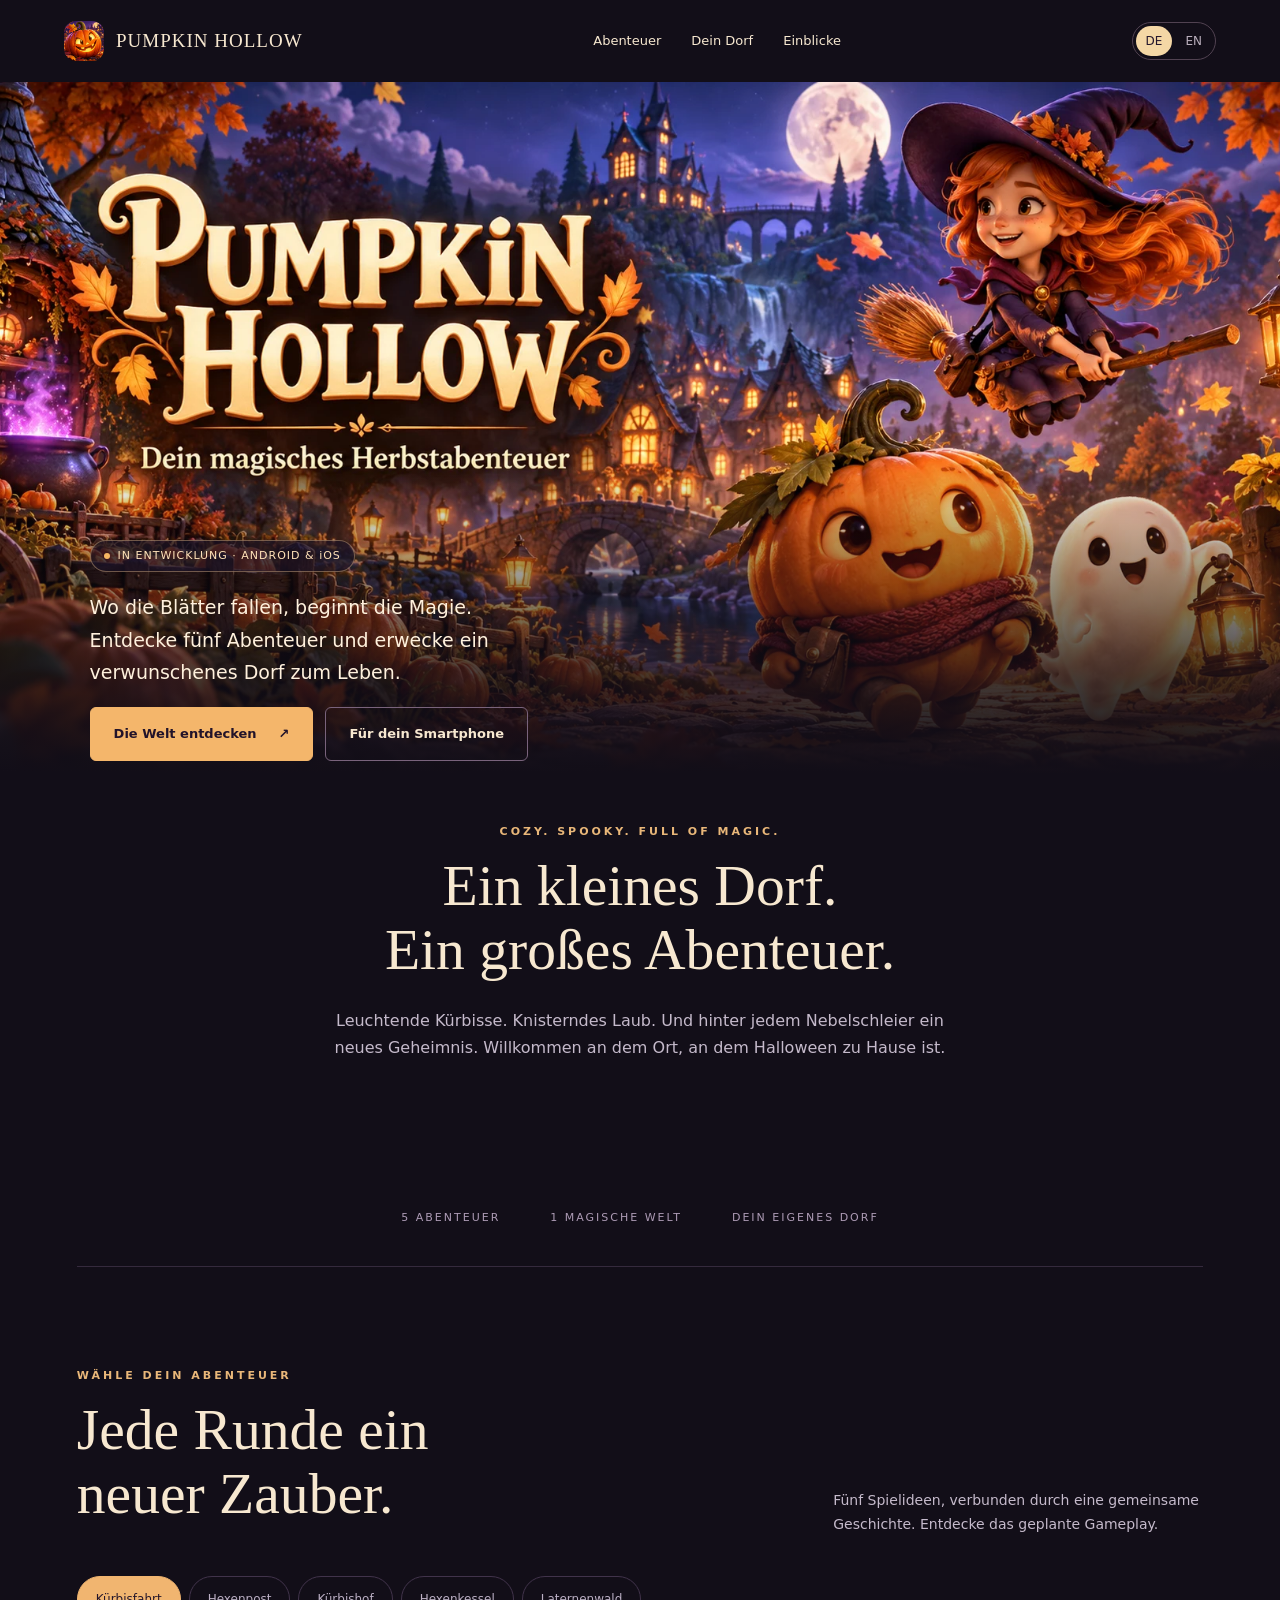
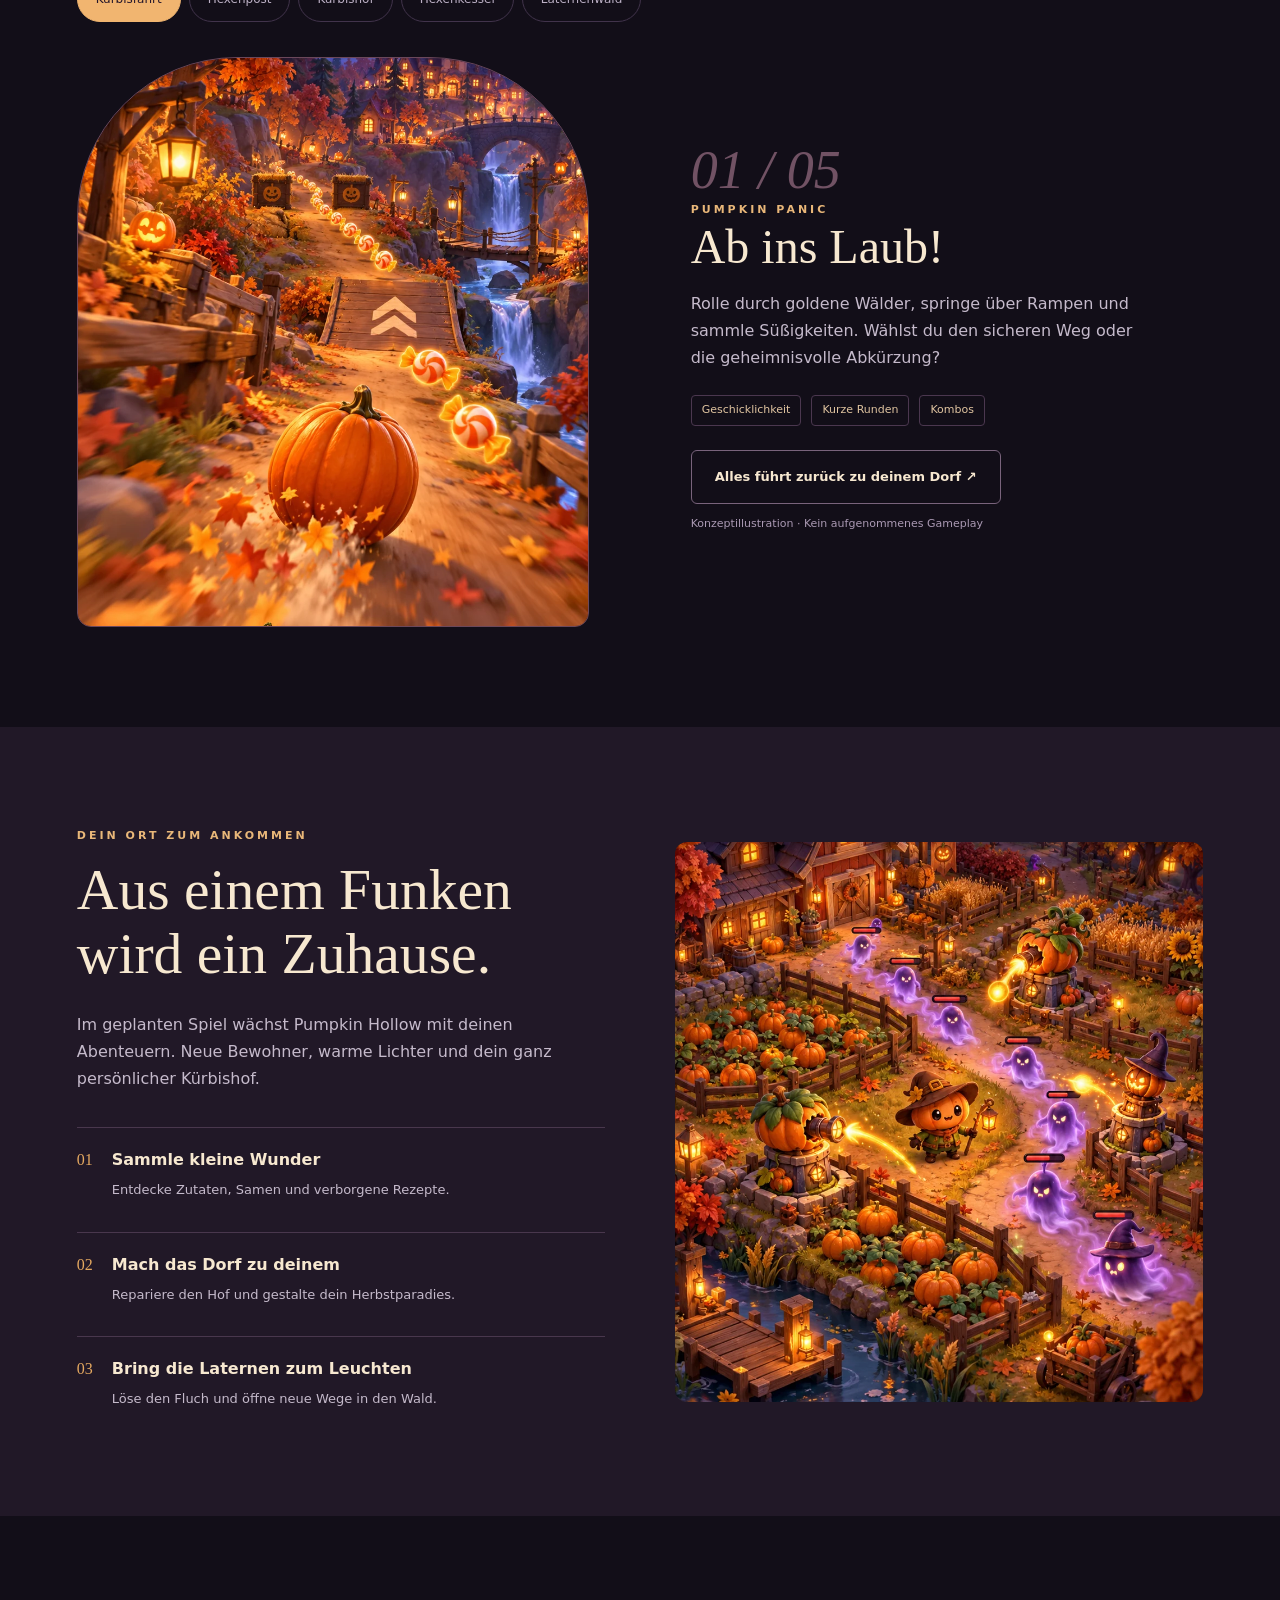
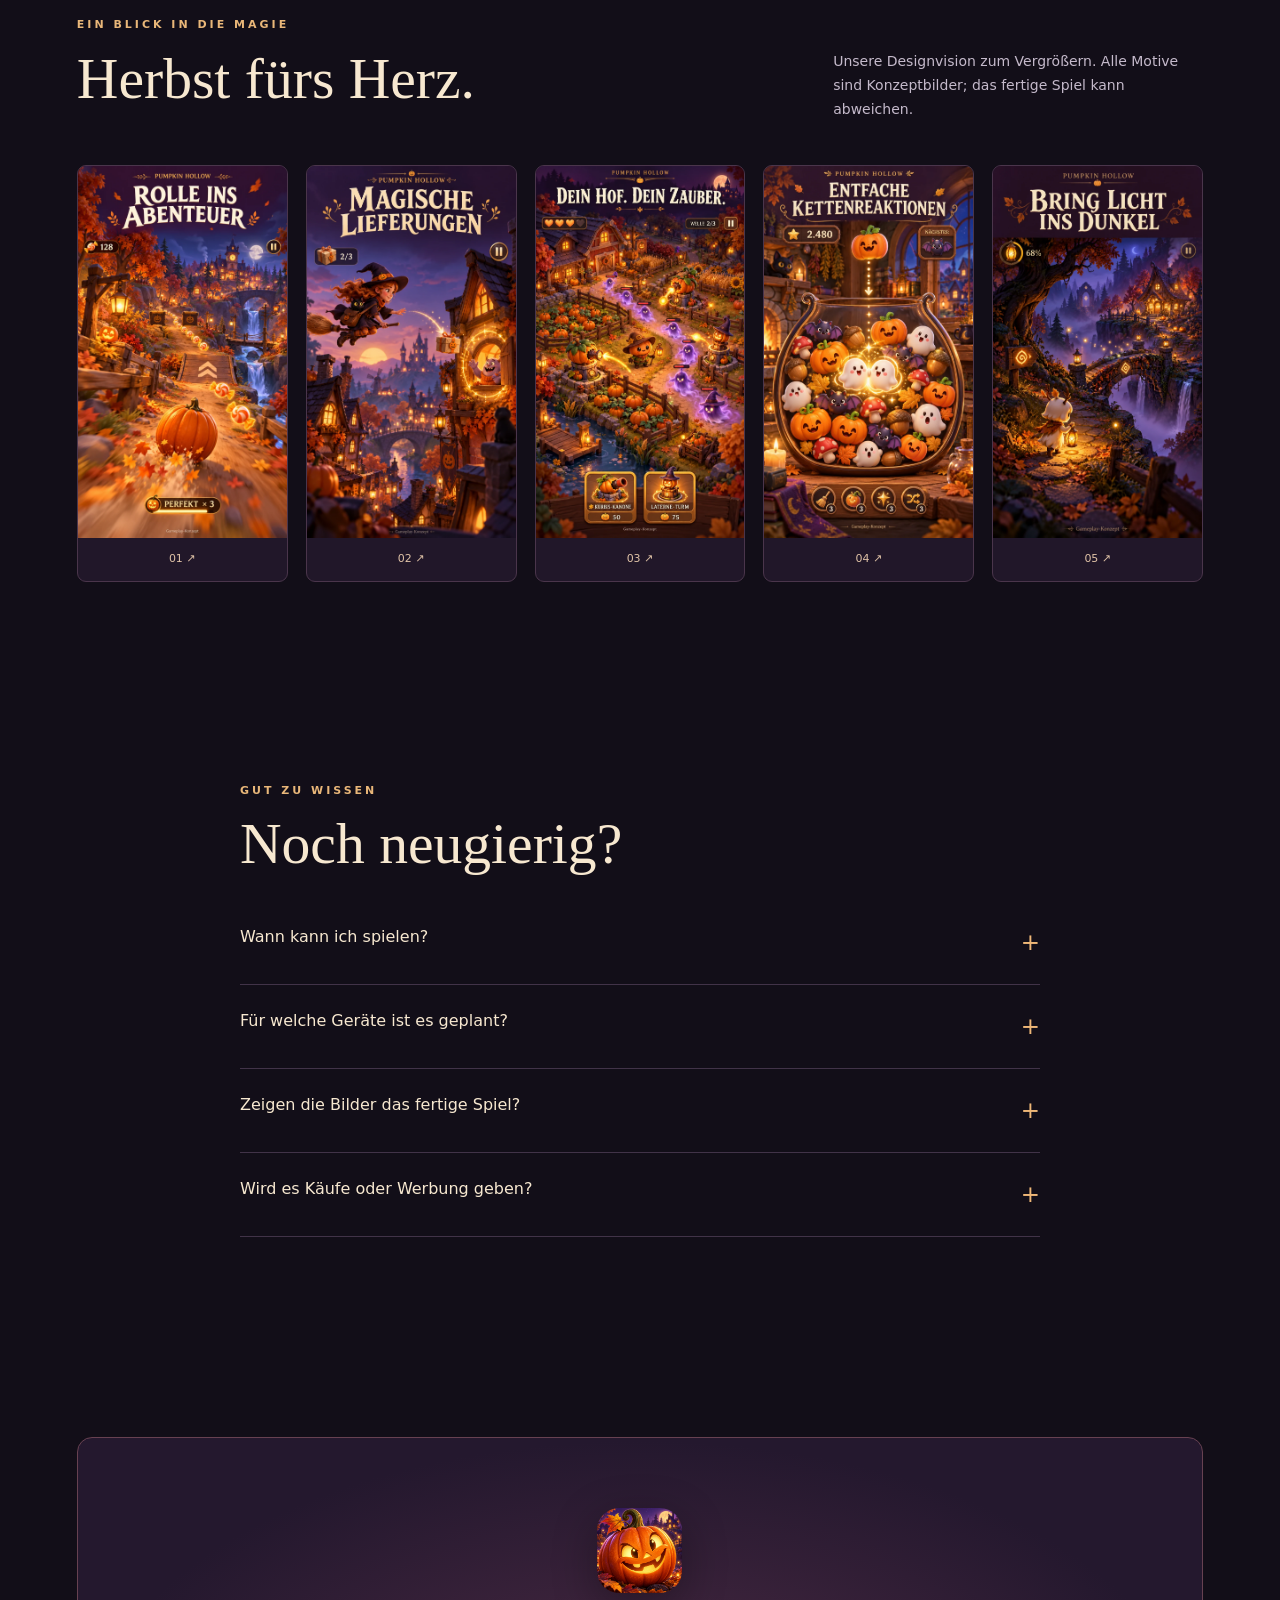
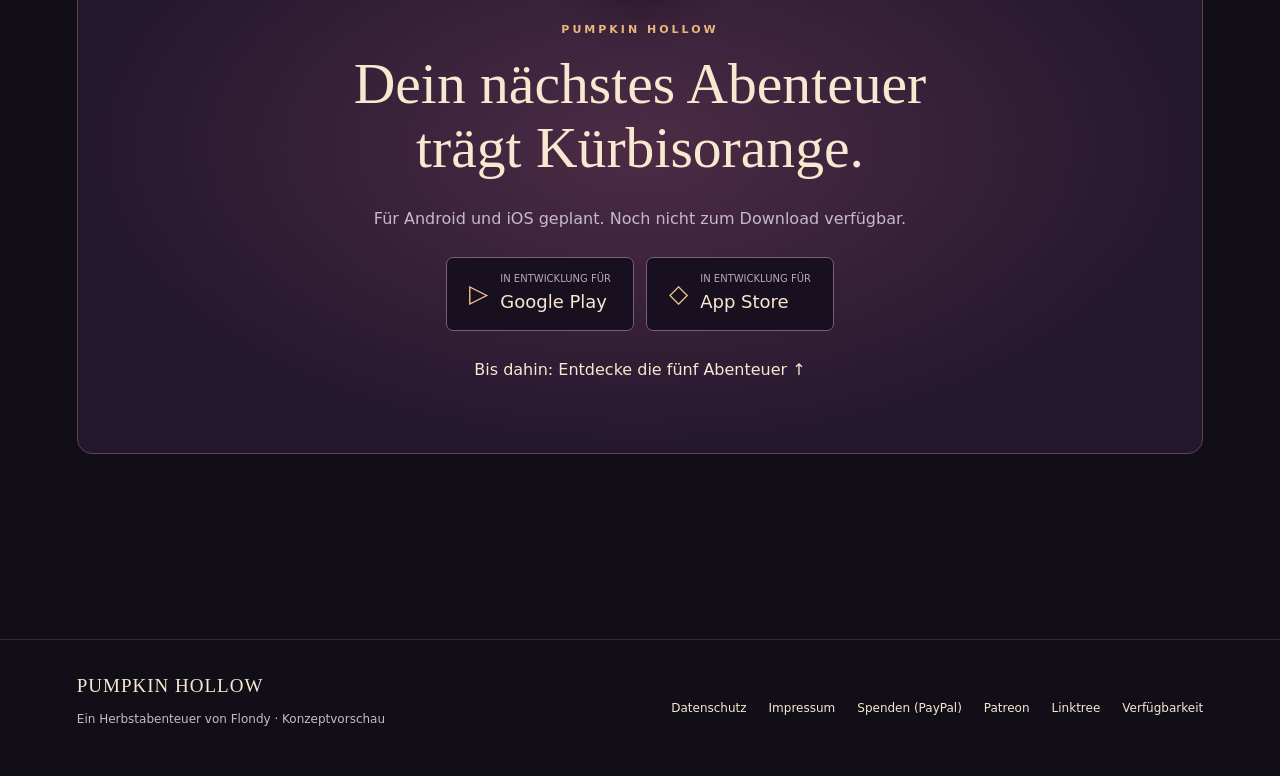
==== commit 0f7080b7: "Fußzeile: Links zu PayPal-Spende, Patreon und Linktree Co-Authored-By: Claude Opus 5.5 <noreply@anth" ====
--- a/index.html
+++ b/index.html
@@ -1 +1 @@
-<!doctype html><html lang="de"><head><meta charset="utf-8"><meta name="viewport" content="width=device-width,initial-scale=1"><meta name="description" content="Entdecke Pumpkin Hollow: fünf magische Herbstabenteuer, ein verwunschenes Dorf. Konzeptvorschau für Android und iOS."><meta name="theme-color" content="#120e18"><meta name="robots" content="noindex,nofollow"><title>Dein magisches Herbstabenteuer · Pumpkin Hollow</title><link rel="icon" href="assets/icon.webp"><link rel="stylesheet" href="style.css"><script src="app.js" defer></script></head><body><header><a class="brand" href="index.html" aria-label="Pumpkin Hollow – Home"><img src="assets/icon.webp" alt="" width="40" height="40">PUMPKIN HOLLOW</a><nav><a href="index.html#adventures" data-de="Abenteuer" data-en="Adventures">Abenteuer</a><a href="index.html#world" data-de="Dein Dorf" data-en="Your village">Dein Dorf</a><a href="index.html#gallery" data-de="Einblicke" data-en="Gallery">Einblicke</a></nav><div class="lang" aria-label="Language"><button data-lang="de" aria-pressed="true">DE</button><button data-lang="en" aria-pressed="false">EN</button></div></header><main><section class="hero" aria-label="Pumpkin Hollow Titelgrafik"><h1 class="sr">Pumpkin Hollow</h1><div class="hero-content"><span class="badge" data-de="IN ENTWICKLUNG · ANDROID & iOS" data-en="IN DEVELOPMENT · ANDROID & iOS">IN ENTWICKLUNG · ANDROID & iOS</span><p data-de="Wo die Blätter fallen, beginnt die Magie. Entdecke fünf Abenteuer und erwecke ein verwunschenes Dorf zum Leben." data-en="Where the leaves fall, the magic begins. Discover five adventures and bring an enchanted village to life.">Wo die Blätter fallen, beginnt die Magie. Entdecke fünf Abenteuer und erwecke ein verwunschenes Dorf zum Leben.</p><div class="actions"><a class="button" href="#adventures"><span data-de="Die Welt entdecken" data-en="Explore the world">Die Welt entdecken</span> ↗</a><a class="button secondary" href="#download" data-de="Für dein Smartphone" data-en="For your phone">Für dein Smartphone</a></div></div></section><div class="container"><section class="intro"><div class="eyebrow">COZY. SPOOKY. FULL OF MAGIC.</div><h2 data-de="Ein kleines Dorf.<br>Ein großes Abenteuer." data-en="A little village.<br>A grand adventure.">Ein kleines Dorf.<br>Ein großes Abenteuer.</h2><p data-de="Leuchtende Kürbisse. Knisterndes Laub. Und hinter jedem Nebelschleier ein neues Geheimnis. Willkommen an dem Ort, an dem Halloween zu Hause ist." data-en="Glowing pumpkins. Rustling leaves. And a new secret behind every veil of mist. Welcome to the place Halloween calls home.">Leuchtende Kürbisse. Knisterndes Laub. Und hinter jedem Nebelschleier ein neues Geheimnis. Willkommen an dem Ort, an dem Halloween zu Hause ist.</p></section><div class="divider"><span>5 Abenteuer</span><span>1 magische Welt</span><span>Dein eigenes Dorf</span></div><section id="adventures"><div class="section-top"><div><div class="eyebrow" data-de="WÄHLE DEIN ABENTEUER" data-en="CHOOSE YOUR ADVENTURE">WÄHLE DEIN ABENTEUER</div><h2 data-de="Jede Runde ein<br>neuer Zauber." data-en="A little more magic.<br>Every round.">Jede Runde ein<br>neuer Zauber.</h2></div><p data-de="Fünf Spielmodi, verbunden durch eine gemeinsame Geschichte – in der Entwicklungsversion bereits spielbar. Die Bilder sind Konzeptillustrationen." data-en="Five game modes connected by one story – already playable in the development version. The images are concept illustrations.">Fünf Spielmodi, verbunden durch eine gemeinsame Geschichte – in der Entwicklungsversion bereits spielbar. Die Bilder sind Konzeptillustrationen.</p></div><div class="tabs" role="tablist" aria-label="Spielmodi"></div><div class="mode" id="mode-panel" role="tabpanel"><div class="mode-visual"><img id="mode-image" src="assets/roll.webp" alt="Kürbisfahrt – Konzeptillustration" loading="lazy"></div><div><div class="mode-num" id="mode-num">01 / 05</div><div class="eyebrow" id="mode-name">PUMPKIN PANIC</div><h3 id="mode-title">Ab ins Laub!</h3><p id="mode-copy"></p><div class="chips" id="mode-chips"></div><a class="button secondary" href="#world" data-de="Alles führt zurück zu deinem Dorf ↗" data-en="Every path leads back to your village ↗">Alles führt zurück zu deinem Dorf ↗</a><p class="note" data-de="Konzeptillustration · Kein aufgenommenes Gameplay" data-en="Concept illustration · Not recorded gameplay">Konzeptillustration · Kein aufgenommenes Gameplay</p></div></div></section></div><section class="world" id="world"><div class="container world-grid"><div><div class="eyebrow" data-de="DEIN ORT ZUM ANKOMMEN" data-en="A PLACE TO CALL HOME">DEIN ORT ZUM ANKOMMEN</div><h2 data-de="Aus einem Funken<br>wird ein Zuhause." data-en="A single spark.<br>A place to call home.">Aus einem Funken<br>wird ein Zuhause.</h2><p data-de="Pumpkin Hollow wächst mit deinen Abenteuern: neue Bewohner, warme Lichter, eine Werkstatt voller Verbesserungen und dein ganz persönlicher Kürbishof." data-en="Pumpkin Hollow grows with your adventures: new neighbours, warm lights, a workshop full of upgrades and a pumpkin farm that&#x27;s all your own.">Pumpkin Hollow wächst mit deinen Abenteuern: neue Bewohner, warme Lichter, eine Werkstatt voller Verbesserungen und dein ganz persönlicher Kürbishof.</p><div class="steps"><div><span>01</span><article><strong data-de="Sammle kleine Wunder" data-en="Collect little wonders">Sammle kleine Wunder</strong><p data-de="Entdecke Zutaten, Samen und verborgene Rezepte." data-en="Find ingredients, seeds and hidden recipes.">Entdecke Zutaten, Samen und verborgene Rezepte.</p></article></div><div><span>02</span><article><strong data-de="Mach das Dorf zu deinem" data-en="Make the village yours">Mach das Dorf zu deinem</strong><p data-de="Repariere den Hof und gestalte dein Herbstparadies." data-en="Restore the farm and create your autumn haven.">Repariere den Hof und gestalte dein Herbstparadies.</p></article></div><div><span>03</span><article><strong data-de="Bring die Laternen zum Leuchten" data-en="Light the lanterns">Bring die Laternen zum Leuchten</strong><p data-de="Löse den Fluch und öffne neue Wege in den Wald." data-en="Break the curse and open new paths into the woods.">Löse den Fluch und öffne neue Wege in den Wald.</p></article></div></div></div><img src="assets/farm.webp" alt="Magischer Kürbishof bei Nacht – Konzept" loading="lazy"></div></section><div class="container"><section id="gallery"><div class="section-top"><div><div class="eyebrow" data-de="EIN BLICK IN DIE MAGIE" data-en="A GLIMPSE OF MAGIC">EIN BLICK IN DIE MAGIE</div><h2 data-de="Herbst fürs Herz." data-en="Autumn at heart.">Herbst fürs Herz.</h2></div><p data-de="Unsere Designvision zum Vergrößern. Alle Motive sind Konzeptbilder; das fertige Spiel kann abweichen." data-en="Explore our design vision. All images are concepts; the finished game may differ.">Unsere Designvision zum Vergrößern. Alle Motive sind Konzeptbilder; das fertige Spiel kann abweichen.</p></div><div class="gallery"><button class="gallery-open" data-image="assets/roll.webp" aria-label="Konzeptbild 1 vergrößern"><img src="assets/roll.webp" alt="Pumpkin Hollow – Konzept 1" loading="lazy"><span>01 ↗</span></button><button class="gallery-open" data-image="assets/fly.webp" aria-label="Konzeptbild 2 vergrößern"><img src="assets/fly.webp" alt="Pumpkin Hollow – Konzept 2" loading="lazy"><span>02 ↗</span></button><button class="gallery-open" data-image="assets/farm.webp" aria-label="Konzeptbild 3 vergrößern"><img src="assets/farm.webp" alt="Pumpkin Hollow – Konzept 3" loading="lazy"><span>03 ↗</span></button><button class="gallery-open" data-image="assets/merge.webp" aria-label="Konzeptbild 4 vergrößern"><img src="assets/merge.webp" alt="Pumpkin Hollow – Konzept 4" loading="lazy"><span>04 ↗</span></button><button class="gallery-open" data-image="assets/forest.webp" aria-label="Konzeptbild 5 vergrößern"><img src="assets/forest.webp" alt="Pumpkin Hollow – Konzept 5" loading="lazy"><span>05 ↗</span></button></div></section><section class="faq" id="faq"><div class="eyebrow" data-de="GUT ZU WISSEN" data-en="GOOD TO KNOW">GUT ZU WISSEN</div><h2 data-de="Noch neugierig?" data-en="Still curious?">Noch neugierig?</h2><details><summary><span data-de="Wann kann ich spielen?" data-en="When can I play?">Wann kann ich spielen?</span></summary><p><span data-de="Pumpkin Hollow befindet sich in der Konzept- und Entwicklungsphase. Ein Veröffentlichungstermin ist noch nicht bestätigt. Hier erscheinen später die geprüften Store-Links." data-en="Pumpkin Hollow is in the concept and development stage. No release date is confirmed. Verified store links will appear here when available.">Pumpkin Hollow befindet sich in der Konzept- und Entwicklungsphase. Ein Veröffentlichungstermin ist noch nicht bestätigt. Hier erscheinen später die geprüften Store-Links.</span></p></details><details><summary><span data-de="Für welche Geräte ist es geplant?" data-en="Which devices is it planned for?">Für welche Geräte ist es geplant?</span></summary><p><span data-de="Android (vorgesehen ab Version 7.0) und iOS (vorgesehen ab iOS 13), mit Touch-Steuerung im Hochformat. Das Spiel ist offline spielbar. Endgültige Angaben folgen mit der Veröffentlichung." data-en="Android (planned from version 7.0) and iOS (planned from iOS 13), with portrait touch controls. The game is playable offline. Final details will follow with the release.">Android (vorgesehen ab Version 7.0) und iOS (vorgesehen ab iOS 13), mit Touch-Steuerung im Hochformat. Das Spiel ist offline spielbar. Endgültige Angaben folgen mit der Veröffentlichung.</span></p></details><details><summary><span data-de="Zeigen die Bilder das fertige Spiel?" data-en="Do the pictures show the finished game?">Zeigen die Bilder das fertige Spiel?</span></summary><p><span data-de="Nein. Die Bilder zeigen die gestalterische Vision und sind ausdrücklich Konzeptillustrationen. Echte Spielaufnahmen folgen nach den ersten Gerätetests." data-en="No. These images show the artistic vision and are explicitly concept illustrations. Actual game captures will follow after the first device tests.">Nein. Die Bilder zeigen die gestalterische Vision und sind ausdrücklich Konzeptillustrationen. Echte Spielaufnahmen folgen nach den ersten Gerätetests.</span></p></details><details><summary><span data-de="Wird es Käufe oder Werbung geben?" data-en="Will there be purchases or advertising?">Wird es Käufe oder Werbung geben?</span></summary><p><span data-de="Käuflich sind nur kosmetische Sets, alle Spielinhalte sind ohne Kauf erreichbar – keine Lootboxen, keine Premiumwährung, keine Countdown-Angebote. Optional kann ein Belohnungsvideo einen kleinen Bonus bringen; es läuft nur, wenn du es antippst. Preise stehen erst im Store fest. Details: &lt;a href=&quot;app-privacy.html&quot;&gt;App-Datenschutz&lt;/a&gt;." data-en="Only cosmetic sets are for sale; all game content can be reached without paying – no loot boxes, no premium currency, no countdown offers. Optionally, a reward video can give a small bonus; it only plays when you tap it. Prices will be set in the stores. Details: &lt;a href=&quot;app-privacy.html&quot;&gt;app privacy&lt;/a&gt;.">Käuflich sind nur kosmetische Sets, alle Spielinhalte sind ohne Kauf erreichbar – keine Lootboxen, keine Premiumwährung, keine Countdown-Angebote. Optional kann ein Belohnungsvideo einen kleinen Bonus bringen; es läuft nur, wenn du es antippst. Preise stehen erst im Store fest. Details: <a href="app-privacy.html">App-Datenschutz</a>.</span></p></details></section><section id="download"><div class="download"><img src="assets/icon.webp" alt="Pumpkin Hollow App-Symbol" loading="lazy"><div class="eyebrow" style="margin-top:20px">PUMPKIN HOLLOW</div><h2 data-de="Dein nächstes Abenteuer<br>trägt Kürbisorange." data-en="Your next adventure<br>comes in pumpkin orange.">Dein nächstes Abenteuer<br>trägt Kürbisorange.</h2><p data-de="Für Android und iOS geplant. Noch nicht zum Download verfügbar." data-en="Planned for Android and iOS. Not yet available to download.">Für Android und iOS geplant. Noch nicht zum Download verfügbar.</p><div class="store-row"><div class="store"><span class="symbol">▷</span><div><small data-de="IN ENTWICKLUNG FÜR" data-en="IN DEVELOPMENT FOR">IN ENTWICKLUNG FÜR</small><strong>Google Play</strong></div></div><div class="store"><span class="symbol">◇</span><div><small data-de="IN ENTWICKLUNG FÜR" data-en="IN DEVELOPMENT FOR">IN ENTWICKLUNG FÜR</small><strong>App Store</strong></div></div></div><a href="#adventures" data-de="Bis dahin: Entdecke die fünf Abenteuer ↑" data-en="Until then: discover the five adventures ↑">Bis dahin: Entdecke die fünf Abenteuer ↑</a></div></section></div></main><dialog id="lightbox" aria-label="Bildvorschau"><button id="close-lightbox" aria-label="Schließen">✕</button><img id="lightbox-img" alt="Pumpkin Hollow Konzeptbild in Großansicht"></dialog><footer><div class="container footer-inner"><div><a class="brand" href="index.html">PUMPKIN HOLLOW</a><p data-de="Ein Herbstabenteuer von Flondy · Konzeptvorschau" data-en="An autumn adventure by Flondy · Concept preview">Ein Herbstabenteuer von Flondy · Konzeptvorschau</p></div><div class="footer-links"><a href="privacy.html" data-de="Datenschutz" data-en="Privacy">Datenschutz</a><a href="app-privacy.html" data-de="App-Datenschutz" data-en="App privacy">App-Datenschutz</a><a href="impressum.html" data-de="Impressum" data-en="Legal notice">Impressum</a><a href="index.html#download" data-de="Verfügbarkeit" data-en="Availability">Verfügbarkeit</a></div></div></footer></body></html>+<!doctype html><html lang="de"><head><meta charset="utf-8"><meta name="viewport" content="width=device-width,initial-scale=1"><meta name="description" content="Entdecke Pumpkin Hollow: fünf magische Herbstabenteuer, ein verwunschenes Dorf. Konzeptvorschau für Android und iOS."><meta name="theme-color" content="#120e18"><meta name="robots" content="noindex,nofollow"><title>Dein magisches Herbstabenteuer · Pumpkin Hollow</title><link rel="icon" href="assets/icon.webp"><link rel="stylesheet" href="style.css"><script src="app.js" defer></script></head><body><header><a class="brand" href="index.html" aria-label="Pumpkin Hollow – Home"><img src="assets/icon.webp" alt="" width="40" height="40">PUMPKIN HOLLOW</a><nav><a href="index.html#adventures" data-de="Abenteuer" data-en="Adventures">Abenteuer</a><a href="index.html#world" data-de="Dein Dorf" data-en="Your village">Dein Dorf</a><a href="index.html#gallery" data-de="Einblicke" data-en="Gallery">Einblicke</a></nav><div class="lang" aria-label="Language"><button data-lang="de" aria-pressed="true">DE</button><button data-lang="en" aria-pressed="false">EN</button></div></header><main><section class="hero" aria-label="Pumpkin Hollow Titelgrafik"><h1 class="sr">Pumpkin Hollow</h1><div class="hero-content"><span class="badge" data-de="IN ENTWICKLUNG · ANDROID & iOS" data-en="IN DEVELOPMENT · ANDROID & iOS">IN ENTWICKLUNG · ANDROID & iOS</span><p data-de="Wo die Blätter fallen, beginnt die Magie. Entdecke fünf Abenteuer und erwecke ein verwunschenes Dorf zum Leben." data-en="Where the leaves fall, the magic begins. Discover five adventures and bring an enchanted village to life.">Wo die Blätter fallen, beginnt die Magie. Entdecke fünf Abenteuer und erwecke ein verwunschenes Dorf zum Leben.</p><div class="actions"><a class="button" href="#adventures"><span data-de="Die Welt entdecken" data-en="Explore the world">Die Welt entdecken</span> ↗</a><a class="button secondary" href="#download" data-de="Für dein Smartphone" data-en="For your phone">Für dein Smartphone</a></div></div></section><div class="container"><section class="intro"><div class="eyebrow">COZY. SPOOKY. FULL OF MAGIC.</div><h2 data-de="Ein kleines Dorf.<br>Ein großes Abenteuer." data-en="A little village.<br>A grand adventure.">Ein kleines Dorf.<br>Ein großes Abenteuer.</h2><p data-de="Leuchtende Kürbisse. Knisterndes Laub. Und hinter jedem Nebelschleier ein neues Geheimnis. Willkommen an dem Ort, an dem Halloween zu Hause ist." data-en="Glowing pumpkins. Rustling leaves. And a new secret behind every veil of mist. Welcome to the place Halloween calls home.">Leuchtende Kürbisse. Knisterndes Laub. Und hinter jedem Nebelschleier ein neues Geheimnis. Willkommen an dem Ort, an dem Halloween zu Hause ist.</p></section><div class="divider"><span>5 Abenteuer</span><span>1 magische Welt</span><span>Dein eigenes Dorf</span></div><section id="adventures"><div class="section-top"><div><div class="eyebrow" data-de="WÄHLE DEIN ABENTEUER" data-en="CHOOSE YOUR ADVENTURE">WÄHLE DEIN ABENTEUER</div><h2 data-de="Jede Runde ein<br>neuer Zauber." data-en="A little more magic.<br>Every round.">Jede Runde ein<br>neuer Zauber.</h2></div><p data-de="Fünf Spielideen, verbunden durch eine gemeinsame Geschichte. Entdecke das geplante Gameplay." data-en="Five game ideas connected by one story. Explore the planned gameplay.">Fünf Spielideen, verbunden durch eine gemeinsame Geschichte. Entdecke das geplante Gameplay.</p></div><div class="tabs" role="tablist" aria-label="Spielmodi"></div><div class="mode" id="mode-panel" role="tabpanel"><div class="mode-visual"><img id="mode-image" src="assets/roll.webp" alt="Kürbisfahrt – Konzeptillustration" loading="lazy"></div><div><div class="mode-num" id="mode-num">01 / 05</div><div class="eyebrow" id="mode-name">PUMPKIN PANIC</div><h3 id="mode-title">Ab ins Laub!</h3><p id="mode-copy"></p><div class="chips" id="mode-chips"></div><a class="button secondary" href="#world" data-de="Alles führt zurück zu deinem Dorf ↗" data-en="Every path leads back to your village ↗">Alles führt zurück zu deinem Dorf ↗</a><p class="note" data-de="Konzeptillustration · Kein aufgenommenes Gameplay" data-en="Concept illustration · Not recorded gameplay">Konzeptillustration · Kein aufgenommenes Gameplay</p></div></div></section></div><section class="world" id="world"><div class="container world-grid"><div><div class="eyebrow" data-de="DEIN ORT ZUM ANKOMMEN" data-en="A PLACE TO CALL HOME">DEIN ORT ZUM ANKOMMEN</div><h2 data-de="Aus einem Funken<br>wird ein Zuhause." data-en="A single spark.<br>A place to call home.">Aus einem Funken<br>wird ein Zuhause.</h2><p data-de="Im geplanten Spiel wächst Pumpkin Hollow mit deinen Abenteuern. Neue Bewohner, warme Lichter und dein ganz persönlicher Kürbishof." data-en="In the planned game, Pumpkin Hollow grows with your adventures. New neighbours, warm lights and a pumpkin farm that's all your own.">Im geplanten Spiel wächst Pumpkin Hollow mit deinen Abenteuern. Neue Bewohner, warme Lichter und dein ganz persönlicher Kürbishof.</p><div class="steps"><div><span>01</span><article><strong data-de="Sammle kleine Wunder" data-en="Collect little wonders">Sammle kleine Wunder</strong><p data-de="Entdecke Zutaten, Samen und verborgene Rezepte." data-en="Find ingredients, seeds and hidden recipes.">Entdecke Zutaten, Samen und verborgene Rezepte.</p></article></div><div><span>02</span><article><strong data-de="Mach das Dorf zu deinem" data-en="Make the village yours">Mach das Dorf zu deinem</strong><p data-de="Repariere den Hof und gestalte dein Herbstparadies." data-en="Restore the farm and create your autumn haven.">Repariere den Hof und gestalte dein Herbstparadies.</p></article></div><div><span>03</span><article><strong data-de="Bring die Laternen zum Leuchten" data-en="Light the lanterns">Bring die Laternen zum Leuchten</strong><p data-de="Löse den Fluch und öffne neue Wege in den Wald." data-en="Break the curse and open new paths into the woods.">Löse den Fluch und öffne neue Wege in den Wald.</p></article></div></div></div><img src="assets/farm.webp" alt="Magischer Kürbishof bei Nacht – Konzept" loading="lazy"></div></section><div class="container"><section id="gallery"><div class="section-top"><div><div class="eyebrow" data-de="EIN BLICK IN DIE MAGIE" data-en="A GLIMPSE OF MAGIC">EIN BLICK IN DIE MAGIE</div><h2 data-de="Herbst fürs Herz." data-en="Autumn at heart.">Herbst fürs Herz.</h2></div><p data-de="Unsere Designvision zum Vergrößern. Alle Motive sind Konzeptbilder; das fertige Spiel kann abweichen." data-en="Explore our design vision. All images are concepts; the finished game may differ.">Unsere Designvision zum Vergrößern. Alle Motive sind Konzeptbilder; das fertige Spiel kann abweichen.</p></div><div class="gallery"><button class="gallery-open" data-image="assets/roll.webp" aria-label="Konzeptbild 1 vergrößern"><img src="assets/roll.webp" alt="Pumpkin Hollow – Konzept 1" loading="lazy"><span>01 ↗</span></button><button class="gallery-open" data-image="assets/fly.webp" aria-label="Konzeptbild 2 vergrößern"><img src="assets/fly.webp" alt="Pumpkin Hollow – Konzept 2" loading="lazy"><span>02 ↗</span></button><button class="gallery-open" data-image="assets/farm.webp" aria-label="Konzeptbild 3 vergrößern"><img src="assets/farm.webp" alt="Pumpkin Hollow – Konzept 3" loading="lazy"><span>03 ↗</span></button><button class="gallery-open" data-image="assets/merge.webp" aria-label="Konzeptbild 4 vergrößern"><img src="assets/merge.webp" alt="Pumpkin Hollow – Konzept 4" loading="lazy"><span>04 ↗</span></button><button class="gallery-open" data-image="assets/forest.webp" aria-label="Konzeptbild 5 vergrößern"><img src="assets/forest.webp" alt="Pumpkin Hollow – Konzept 5" loading="lazy"><span>05 ↗</span></button></div></section><section class="faq" id="faq"><div class="eyebrow" data-de="GUT ZU WISSEN" data-en="GOOD TO KNOW">GUT ZU WISSEN</div><h2 data-de="Noch neugierig?" data-en="Still curious?">Noch neugierig?</h2><details><summary><span data-de="Wann kann ich spielen?" data-en="When can I play?">Wann kann ich spielen?</span></summary><p><span data-de="Pumpkin Hollow befindet sich in der Konzept- und Entwicklungsphase. Ein Veröffentlichungstermin ist noch nicht bestätigt. Hier erscheinen später die geprüften Store-Links." data-en="Pumpkin Hollow is in the concept and development stage. No release date is confirmed. Verified store links will appear here when available.">Pumpkin Hollow befindet sich in der Konzept- und Entwicklungsphase. Ein Veröffentlichungstermin ist noch nicht bestätigt. Hier erscheinen später die geprüften Store-Links.</span></p></details><details><summary><span data-de="Für welche Geräte ist es geplant?" data-en="Which devices is it planned for?">Für welche Geräte ist es geplant?</span></summary><p><span data-de="Geplant sind Android und iOS mit komfortabler Touch-Steuerung im Hochformat. Unterstützte Betriebssystemversionen werden vor Veröffentlichung bekannt gegeben." data-en="Android and iOS are planned, with comfortable portrait touch controls. Supported OS versions will be announced before release.">Geplant sind Android und iOS mit komfortabler Touch-Steuerung im Hochformat. Unterstützte Betriebssystemversionen werden vor Veröffentlichung bekannt gegeben.</span></p></details><details><summary><span data-de="Zeigen die Bilder das fertige Spiel?" data-en="Do the pictures show the finished game?">Zeigen die Bilder das fertige Spiel?</span></summary><p><span data-de="Nein. Die Bilder zeigen die gestalterische Vision und sind ausdrücklich Gameplay-Konzepte. Echte Spielaufnahmen folgen nach der Umsetzung." data-en="No. These images show the artistic vision and are explicitly gameplay concepts. Actual game captures will follow implementation.">Nein. Die Bilder zeigen die gestalterische Vision und sind ausdrücklich Gameplay-Konzepte. Echte Spielaufnahmen folgen nach der Umsetzung.</span></p></details><details><summary><span data-de="Wird es Käufe oder Werbung geben?" data-en="Will there be purchases or advertising?">Wird es Käufe oder Werbung geben?</span></summary><p><span data-de="Geplant sind optionale kosmetische Käufe und freiwillige Werbebelohnungen. Umsetzung, Preise und Datenverarbeitung stehen noch nicht fest." data-en="Optional cosmetic purchases and voluntary rewarded ads are planned. Implementation, prices and data processing are not yet final.">Geplant sind optionale kosmetische Käufe und freiwillige Werbebelohnungen. Umsetzung, Preise und Datenverarbeitung stehen noch nicht fest.</span></p></details></section><section id="download"><div class="download"><img src="assets/icon.webp" alt="Pumpkin Hollow App-Symbol" loading="lazy"><div class="eyebrow" style="margin-top:20px">PUMPKIN HOLLOW</div><h2 data-de="Dein nächstes Abenteuer<br>trägt Kürbisorange." data-en="Your next adventure<br>comes in pumpkin orange.">Dein nächstes Abenteuer<br>trägt Kürbisorange.</h2><p data-de="Für Android und iOS geplant. Noch nicht zum Download verfügbar." data-en="Planned for Android and iOS. Not yet available to download.">Für Android und iOS geplant. Noch nicht zum Download verfügbar.</p><div class="store-row"><div class="store"><span class="symbol">▷</span><div><small data-de="IN ENTWICKLUNG FÜR" data-en="IN DEVELOPMENT FOR">IN ENTWICKLUNG FÜR</small><strong>Google Play</strong></div></div><div class="store"><span class="symbol">◇</span><div><small data-de="IN ENTWICKLUNG FÜR" data-en="IN DEVELOPMENT FOR">IN ENTWICKLUNG FÜR</small><strong>App Store</strong></div></div></div><a href="#adventures" data-de="Bis dahin: Entdecke die fünf Abenteuer ↑" data-en="Until then: discover the five adventures ↑">Bis dahin: Entdecke die fünf Abenteuer ↑</a></div></section></div></main><dialog id="lightbox" aria-label="Bildvorschau"><button id="close-lightbox" aria-label="Schließen">✕</button><img id="lightbox-img" alt="Pumpkin Hollow Konzeptbild in Großansicht"></dialog><footer><div class="container footer-inner"><div><a class="brand" href="index.html">PUMPKIN HOLLOW</a><p data-de="Ein Herbstabenteuer von Flondy · Konzeptvorschau" data-en="An autumn adventure by Flondy · Concept preview">Ein Herbstabenteuer von Flondy · Konzeptvorschau</p></div><div class="footer-links"><a href="privacy.html" data-de="Datenschutz" data-en="Privacy">Datenschutz</a><a href="impressum.html" data-de="Impressum" data-en="Legal notice">Impressum</a><a href="https://www.paypal.com/paypalme/MSingle72" target="_blank" rel="noopener" data-de="Spenden (PayPal)" data-en="Donate (PayPal)">Spenden (PayPal)</a><a href="https://www.patreon.com/cw/Flondy" target="_blank" rel="noopener">Patreon</a><a href="https://linktr.ee/flondy" target="_blank" rel="noopener">Linktree</a><a href="index.html#download" data-de="Verfügbarkeit" data-en="Availability">Verfügbarkeit</a></div></div></footer></body></html>
--- a/style.css
+++ b/style.css
@@ -1 +1,2 @@
-*{box-sizing:border-box}html{scroll-behavior:smooth;scroll-padding-top:90px}body{margin:0;background:#120e18;color:#f7e8d0;font:16px/1.7 system-ui,sans-serif}a{color:inherit;text-decoration:none}button{font:inherit;cursor:pointer}button,a{touch-action:manipulation}a:focus-visible,button:focus-visible,summary:focus-visible{outline:3px solid #ffba69;outline-offset:5px}h1,h2,h3{font-family:Georgia,serif;font-weight:400;line-height:1.12}h1{font-size:clamp(44px,6vw,80px)}h2{font-size:clamp(36px,4.5vw,60px);margin:12px 0 24px}h3{font-size:30px;margin:0 0 16px}p{color:#c5bacb}header{height:82px;display:flex;align-items:center;justify-content:space-between;gap:25px;max-width:1440px;margin:auto;padding:0 5%}.brand{display:flex;gap:12px;align-items:center;font:19px Georgia,serif;letter-spacing:1px}.brand img{width:40px;height:40px;border-radius:12px}nav{display:flex;gap:30px;font-size:13px}nav a:hover,footer a:hover{color:#ffbb6f}.lang{display:flex;gap:3px;border:1px solid #514251;padding:3px;border-radius:30px}.lang button{background:transparent;color:#bbb0bd;border:0;border-radius:20px;padding:5px 10px;font-size:12px}.lang button[aria-pressed=true]{background:#f4d7a5;color:#25172d}.hero{position:relative;max-width:1600px;margin:auto;min-height:620px;height:min(54vw,800px);background:url('assets/hero.webp') center top/cover no-repeat;isolation:isolate}.hero:after{content:'';position:absolute;inset:0;background:linear-gradient(0deg,#120e18 0%,#120e18cc 13%,transparent 45%);z-index:-1}.hero-content{position:absolute;bottom:12px;left:7%;max-width:550px}.hero-content p{color:#fff1dd;font-size:19px;max-width:450px}.eyebrow{font-size:11px;letter-spacing:3px;text-transform:uppercase;color:#e9b779;font-weight:700}.badge{display:inline-flex;align-items:center;gap:8px;border:1px solid #efc48d66;background:#1b1326a8;padding:6px 13px;border-radius:30px;font-size:11px;letter-spacing:1px;color:#ffe2b9}.badge:before{content:'';width:6px;height:6px;background:#f5b662;border-radius:100%}.button{display:inline-flex;align-items:center;gap:22px;padding:15px 23px;background:#f4b66b;color:#221329;border:1px solid #f4b66b;border-radius:6px;font-size:13px;font-weight:700}.button:hover{background:#ffd39a;transform:translateY(-2px)}.button.secondary{background:transparent;color:#f7e8d0;border-color:#79637c}.actions{display:flex;gap:12px;flex-wrap:wrap}.container{width:min(1180px,88%);margin:auto}section{padding:100px 0}.intro{text-align:center;max-width:800px;margin:auto;padding-top:50px}.intro p{max-width:620px;margin:20px auto}.divider{display:flex;gap:50px;justify-content:center;border-bottom:1px solid #352a3d;padding:28px 0 38px;color:#ad9bb5;font-size:11px;letter-spacing:2px;text-transform:uppercase}.section-top{display:flex;justify-content:space-between;align-items:end;gap:30px}.section-top p{max-width:370px;font-size:14px}.tabs{display:flex;gap:8px;flex-wrap:wrap;margin:25px 0 35px}.tabs button{background:transparent;color:#bcb0c5;border:1px solid #41334b;padding:12px 18px;border-radius:50px;font-size:12px}.tabs button[aria-selected=true]{background:#f1b570;border-color:#f1b570;color:#24162b}.mode{display:grid;grid-template-columns:1fr 1fr;gap:9%;align-items:center;min-height:570px}.mode-visual{height:570px;border-radius:160px 160px 14px 14px;overflow:hidden;border:1px solid #6b485b;background:#281b30}.mode-visual img{width:100%;height:100%;object-fit:cover;object-position:center 70%}.mode-num{font:italic 54px Georgia;color:#715264}.mode h3{font-size:48px}.mode p{max-width:470px}.chips{display:flex;gap:10px;flex-wrap:wrap;margin:24px 0}.chips span{border:1px solid #4b374f;border-radius:4px;padding:5px 10px;font-size:11px;color:#e0c4a0}.note{font-size:11px;color:#aa99b3}.world{background:#211827;position:relative;overflow:hidden}.world-grid{display:grid;grid-template-columns:1fr 1fr;gap:70px;align-items:center}.world img{width:100%;height:560px;object-fit:cover;object-position:50% 50%;border-radius:12px}.steps{display:grid;gap:24px;margin-top:35px}.steps div{display:grid;grid-template-columns:35px 1fr;border-top:1px solid #49374d;padding-top:18px}.steps span{color:#e4a860;font-family:Georgia}.steps p{font-size:13px;margin:6px 0}.gallery{display:grid;grid-template-columns:repeat(5,1fr);gap:18px;margin-top:30px}.gallery button{padding:0;border:1px solid #4a354b;background:#211729;border-radius:9px;overflow:hidden;transition:transform .2s}.gallery button:hover{transform:translateY(-8px)}.gallery img{width:100%;display:block}.gallery span{display:block;padding:12px;color:#e0c3a7;font-size:11px}.faq{max-width:800px;margin:auto}details{border-bottom:1px solid #413348;padding:22px 0}summary{cursor:pointer;list-style:none;display:flex;justify-content:space-between;font-size:16px}summary:after{content:'+';color:#eeb777;font-size:23px}details[open] summary:after{content:'−'}details p{font-size:14px;max-width:670px}.download{padding:70px 30px;text-align:center;background:radial-gradient(ellipse at center,#4d2b45,#24182e 70%);border:1px solid #674151;border-radius:15px}.download img{width:85px;height:85px;border-radius:22px;box-shadow:0 12px 45px #0005}.store-row{display:flex;justify-content:center;gap:12px;flex-wrap:wrap;margin:25px 0}.store{display:flex;gap:12px;align-items:center;text-align:left;border:1px solid #786077;padding:12px 22px;border-radius:7px;background:#18101e}.store small{display:block;color:#baa5be;font-size:10px}.store strong{font-size:18px;font-weight:500}.store .symbol{font-size:25px;color:#efc590}footer{border-top:1px solid #38293c;margin-top:85px;padding:35px 0}.footer-inner{display:flex;gap:25px;justify-content:space-between;align-items:center}footer p,footer a{font-size:12px}.footer-links{display:flex;gap:22px}.legal{max-width:850px;padding:65px 0;margin:auto}.legal h1{font-size:58px}.legal h2{font-size:27px;margin-top:38px}.legal a{text-decoration:underline;color:#edbf87}.notice{background:#3b282a;border:1px solid #a57449;border-radius:8px;padding:22px;color:#f2d7b5}.legal li{color:#c5bacb;margin:9px 0}.legal .pending{color:#ffd091}.sr{position:absolute;width:1px;height:1px;overflow:hidden;clip:rect(0,0,0,0)}dialog{background:#160f1d;border:1px solid #806582;color:#ffe7c9;border-radius:12px;padding:16px;max-height:95vh;max-width:95vw}dialog::backdrop{background:#09060ee8}dialog img{display:block;max-height:80vh;max-width:85vw;margin:auto}dialog button{background:#efbd7d;border:0;border-radius:5px;padding:6px 14px;display:block;margin:0 0 12px auto}@media(max-width:760px){header{height:70px;padding:0 5%;gap:10px}.brand{font-size:14px;letter-spacing:0}.brand img{width:32px;height:32px}nav{display:none}.hero{height:620px;min-height:0;background-size:auto 400px;background-position:62% 0}.hero:after{background:linear-gradient(0deg,#120e18 28%,transparent 65%)}.hero-content{left:6%;right:6%;bottom:18px}.hero-content p{font-size:18px}.container{width:88%}section{padding:65px 0}.intro{padding-top:0}.divider{gap:20px;font-size:9px;letter-spacing:1px}.section-top{display:block}.mode,.world-grid{grid-template-columns:1fr;gap:30px}.mode-visual{height:430px;border-radius:100px 100px 12px 12px}.mode h3{font-size:38px}.mode-num{font-size:35px}.tabs{gap:7px}.tabs button{padding:9px 12px;font-size:11px}.world img{height:450px}.gallery{display:flex;overflow-x:auto;scroll-snap-type:x mandatory;padding-bottom:20px;gap:14px}.gallery button{min-width:65%;scroll-snap-align:start}.footer-inner{flex-direction:column;align-items:flex-start}.legal h1{font-size:39px}.legal{padding:35px 0}.download{padding:45px 20px}}@media(prefers-reduced-motion:reduce){html{scroll-behavior:auto}*{transition:none!important;animation:none!important}}+*{box-sizing:border-box}html{scroll-behavior:smooth;scroll-padding-top:90px}body{margin:0;background:#120e18;color:#f7e8d0;font:16px/1.7 system-ui,sans-serif}a{color:inherit;text-decoration:none}button{font:inherit;cursor:pointer}button,a{touch-action:manipulation}a:focus-visible,button:focus-visible,summary:focus-visible{outline:3px solid #ffba69;outline-offset:5px}h1,h2,h3{font-family:Georgia,serif;font-weight:400;line-height:1.12}h1{font-size:clamp(44px,6vw,80px)}h2{font-size:clamp(36px,4.5vw,60px);margin:12px 0 24px}h3{font-size:30px;margin:0 0 16px}p{color:#c5bacb}header{height:82px;display:flex;align-items:center;justify-content:space-between;gap:25px;max-width:1440px;margin:auto;padding:0 5%}.brand{display:flex;gap:12px;align-items:center;font:19px Georgia,serif;letter-spacing:1px}.brand img{width:40px;height:40px;border-radius:12px}nav{display:flex;gap:30px;font-size:13px}nav a:hover,footer a:hover{color:#ffbb6f}.lang{display:flex;gap:3px;border:1px solid #514251;padding:3px;border-radius:30px}.lang button{background:transparent;color:#bbb0bd;border:0;border-radius:20px;padding:5px 10px;font-size:12px}.lang button[aria-pressed=true]{background:#f4d7a5;color:#25172d}.hero{position:relative;max-width:1600px;margin:auto;min-height:620px;height:min(54vw,800px);background:url('assets/hero.webp') center top/cover no-repeat;isolation:isolate}.hero:after{content:'';position:absolute;inset:0;background:linear-gradient(0deg,#120e18 0%,#120e18cc 13%,transparent 45%);z-index:-1}.hero-content{position:absolute;bottom:12px;left:7%;max-width:550px}.hero-content p{color:#fff1dd;font-size:19px;max-width:450px}.eyebrow{font-size:11px;letter-spacing:3px;text-transform:uppercase;color:#e9b779;font-weight:700}.badge{display:inline-flex;align-items:center;gap:8px;border:1px solid #efc48d66;background:#1b1326a8;padding:6px 13px;border-radius:30px;font-size:11px;letter-spacing:1px;color:#ffe2b9}.badge:before{content:'';width:6px;height:6px;background:#f5b662;border-radius:100%}.button{display:inline-flex;align-items:center;gap:22px;padding:15px 23px;background:#f4b66b;color:#221329;border:1px solid #f4b66b;border-radius:6px;font-size:13px;font-weight:700}.button:hover{background:#ffd39a;transform:translateY(-2px)}.button.secondary{background:transparent;color:#f7e8d0;border-color:#79637c}.actions{display:flex;gap:12px;flex-wrap:wrap}.container{width:min(1180px,88%);margin:auto}section{padding:100px 0}.intro{text-align:center;max-width:800px;margin:auto;padding-top:50px}.intro p{max-width:620px;margin:20px auto}.divider{display:flex;gap:50px;justify-content:center;border-bottom:1px solid #352a3d;padding:28px 0 38px;color:#ad9bb5;font-size:11px;letter-spacing:2px;text-transform:uppercase}.section-top{display:flex;justify-content:space-between;align-items:end;gap:30px}.section-top p{max-width:370px;font-size:14px}.tabs{display:flex;gap:8px;flex-wrap:wrap;margin:25px 0 35px}.tabs button{background:transparent;color:#bcb0c5;border:1px solid #41334b;padding:12px 18px;border-radius:50px;font-size:12px}.tabs button[aria-selected=true]{background:#f1b570;border-color:#f1b570;color:#24162b}.mode{display:grid;grid-template-columns:1fr 1fr;gap:9%;align-items:center;min-height:570px}.mode-visual{height:570px;border-radius:160px 160px 14px 14px;overflow:hidden;border:1px solid #6b485b;background:#281b30}.mode-visual img{width:100%;height:100%;object-fit:cover;object-position:center 70%}.mode-num{font:italic 54px Georgia;color:#715264}.mode h3{font-size:48px}.mode p{max-width:470px}.chips{display:flex;gap:10px;flex-wrap:wrap;margin:24px 0}.chips span{border:1px solid #4b374f;border-radius:4px;padding:5px 10px;font-size:11px;color:#e0c4a0}.note{font-size:11px;color:#aa99b3}.world{background:#211827;position:relative;overflow:hidden}.world-grid{display:grid;grid-template-columns:1fr 1fr;gap:70px;align-items:center}.world img{width:100%;height:560px;object-fit:cover;object-position:50% 50%;border-radius:12px}.steps{display:grid;gap:24px;margin-top:35px}.steps div{display:grid;grid-template-columns:35px 1fr;border-top:1px solid #49374d;padding-top:18px}.steps span{color:#e4a860;font-family:Georgia}.steps p{font-size:13px;margin:6px 0}.gallery{display:grid;grid-template-columns:repeat(5,1fr);gap:18px;margin-top:30px}.gallery button{padding:0;border:1px solid #4a354b;background:#211729;border-radius:9px;overflow:hidden;transition:transform .2s}.gallery button:hover{transform:translateY(-8px)}.gallery img{width:100%;display:block}.gallery span{display:block;padding:12px;color:#e0c3a7;font-size:11px}.faq{max-width:800px;margin:auto}details{border-bottom:1px solid #413348;padding:22px 0}summary{cursor:pointer;list-style:none;display:flex;justify-content:space-between;font-size:16px}summary:after{content:'+';color:#eeb777;font-size:23px}details[open] summary:after{content:'−'}details p{font-size:14px;max-width:670px}.download{padding:70px 30px;text-align:center;background:radial-gradient(ellipse at center,#4d2b45,#24182e 70%);border:1px solid #674151;border-radius:15px}.download img{width:85px;height:85px;border-radius:22px;box-shadow:0 12px 45px #0005}.store-row{display:flex;justify-content:center;gap:12px;flex-wrap:wrap;margin:25px 0}.store{display:flex;gap:12px;align-items:center;text-align:left;border:1px solid #786077;padding:12px 22px;border-radius:7px;background:#18101e}.store small{display:block;color:#baa5be;font-size:10px}.store strong{font-size:18px;font-weight:500}.store .symbol{font-size:25px;color:#efc590}footer{border-top:1px solid #38293c;margin-top:85px;padding:35px 0}.footer-inner{display:flex;gap:25px;justify-content:space-between;align-items:center}footer p,footer a{font-size:12px}.footer-links{display:flex;gap:22px}.legal{max-width:850px;padding:65px 0;margin:auto}.legal h1{font-size:58px}.legal h2{font-size:27px;margin-top:38px}.legal a{text-decoration:underline;color:#edbf87}.notice{background:#3b282a;border:1px solid #a57449;border-radius:8px;padding:22px;color:#f2d7b5}.legal li{color:#c5bacb;margin:9px 0}.legal .pending{color:#ffd091}.sr{position:absolute;width:1px;height:1px;overflow:hidden;clip:rect(0,0,0,0)}dialog{background:#160f1d;border:1px solid #806582;color:#ffe7c9;border-radius:12px;padding:16px;max-height:95vh;max-width:95vw}dialog::backdrop{background:#09060ee8}dialog img{display:block;max-height:80vh;max-width:85vw;margin:auto}dialog button{background:#efbd7d;border:0;border-radius:5px;padding:6px 14px;display:block;margin:0 0 12px auto}@media(max-width:760px){header{height:70px;padding:0 5%;gap:10px}.brand{font-size:14px;letter-spacing:0}.brand img{width:32px;height:32px}nav{display:none}.hero{height:620px;min-height:0;background-size:auto 400px;background-position:62% 0}.hero:after{background:linear-gradient(0deg,#120e18 28%,transparent 65%)}.hero-content{left:6%;right:6%;bottom:18px}.hero-content p{font-size:18px}.container{width:88%}section{padding:65px 0}.intro{padding-top:0}.divider{gap:20px;font-size:9px;letter-spacing:1px}.section-top{display:block}.mode,.world-grid{grid-template-columns:1fr;gap:30px}.mode-visual{height:430px;border-radius:100px 100px 12px 12px}.mode h3{font-size:38px}.mode-num{font-size:35px}.tabs{gap:7px}.tabs button{padding:9px 12px;font-size:11px}.world img{height:450px}.gallery{display:flex;overflow-x:auto;scroll-snap-type:x mandatory;padding-bottom:20px;gap:14px}.gallery button{min-width:65%;scroll-snap-align:start}.footer-inner{flex-direction:column;align-items:flex-start}.legal h1{font-size:39px}.legal{padding:35px 0}.download{padding:45px 20px}}@media(prefers-reduced-motion:reduce){html{scroll-behavior:auto}*{transition:none!important;animation:none!important}}
+.footer-links{flex-wrap:wrap;row-gap:10px}
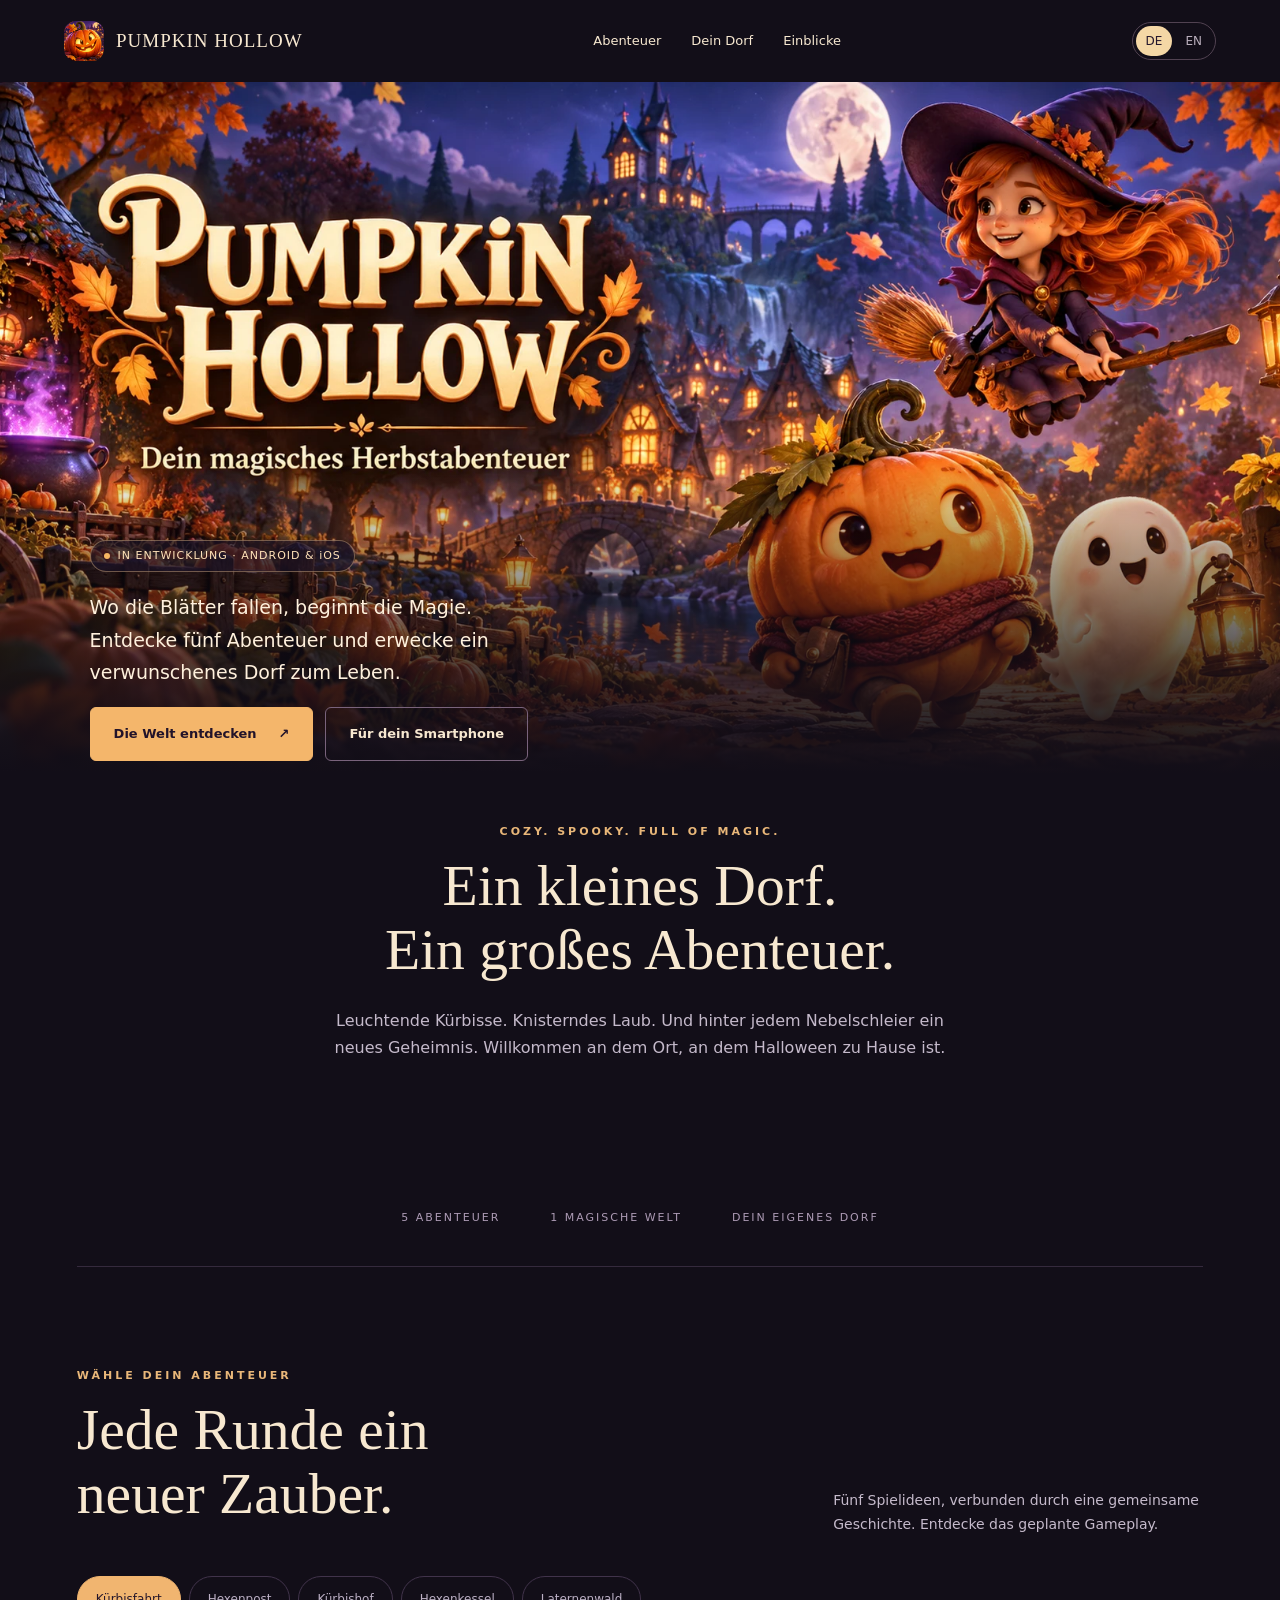
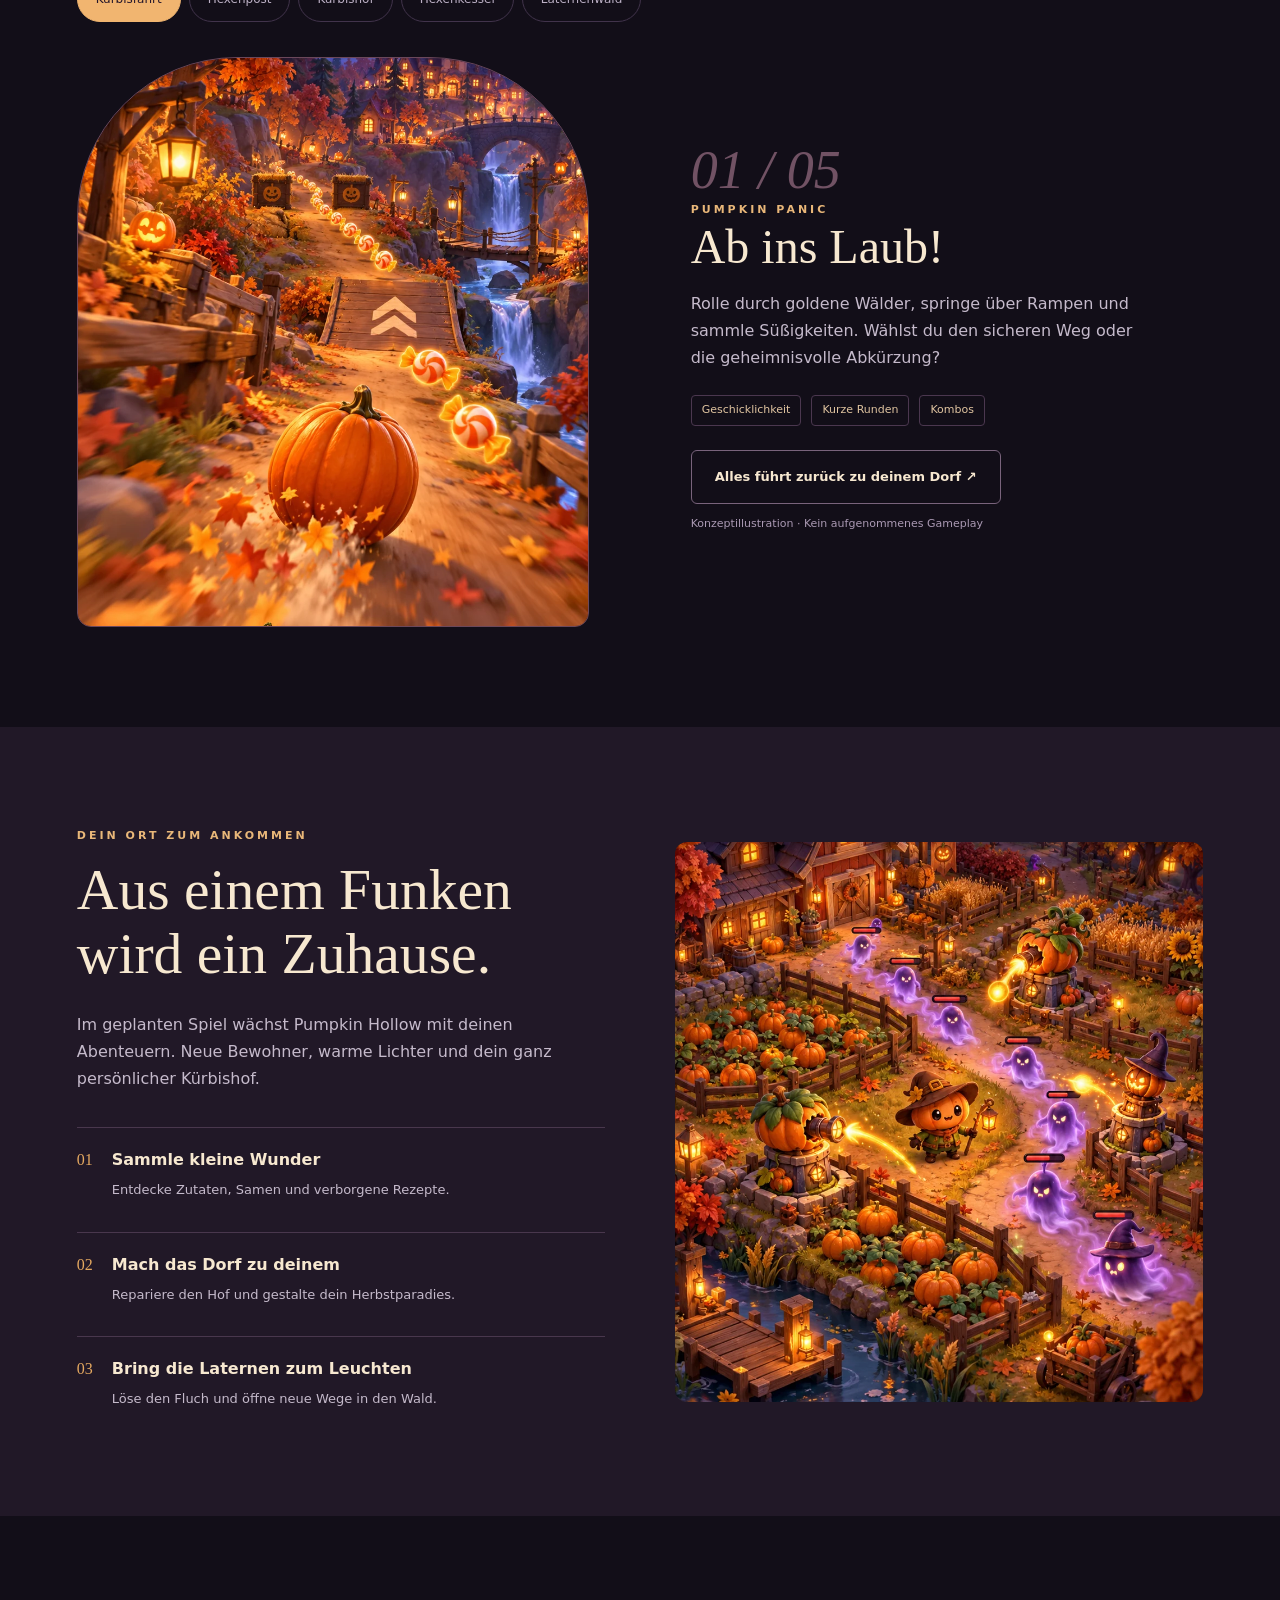
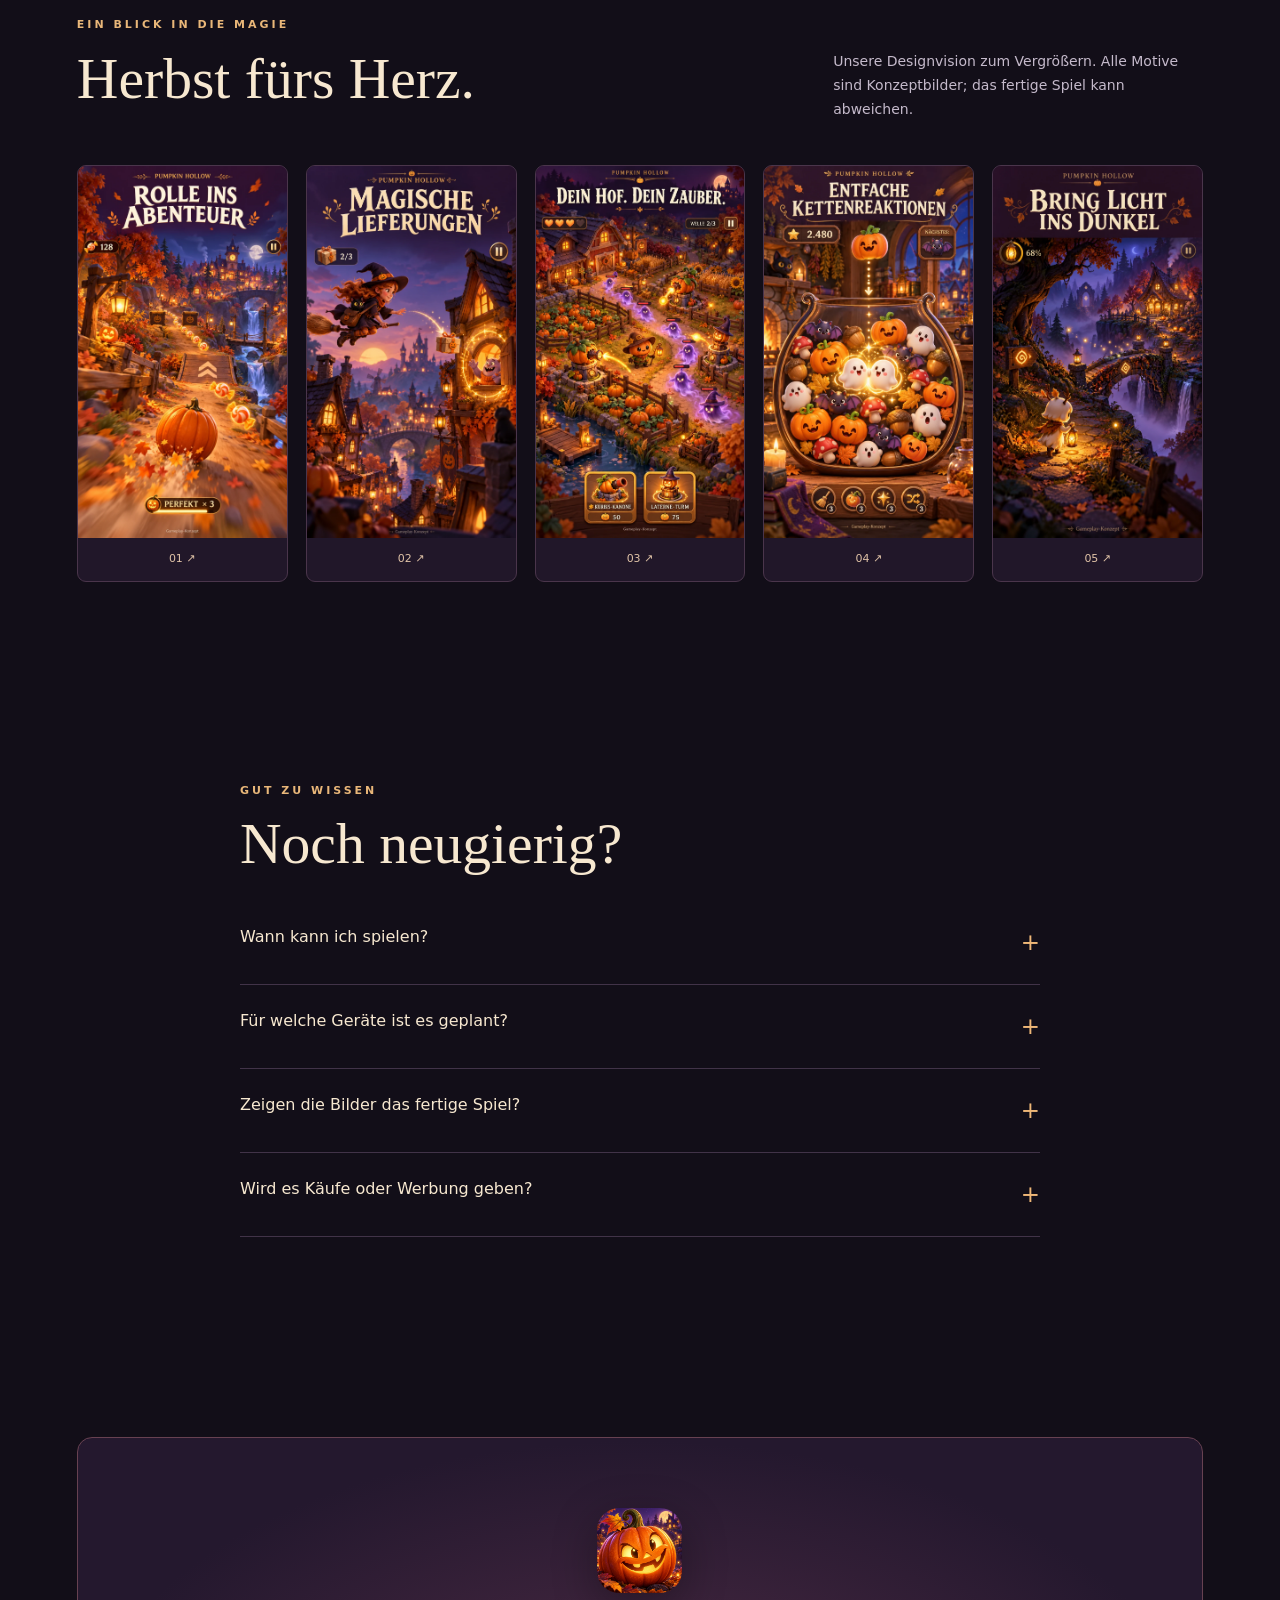
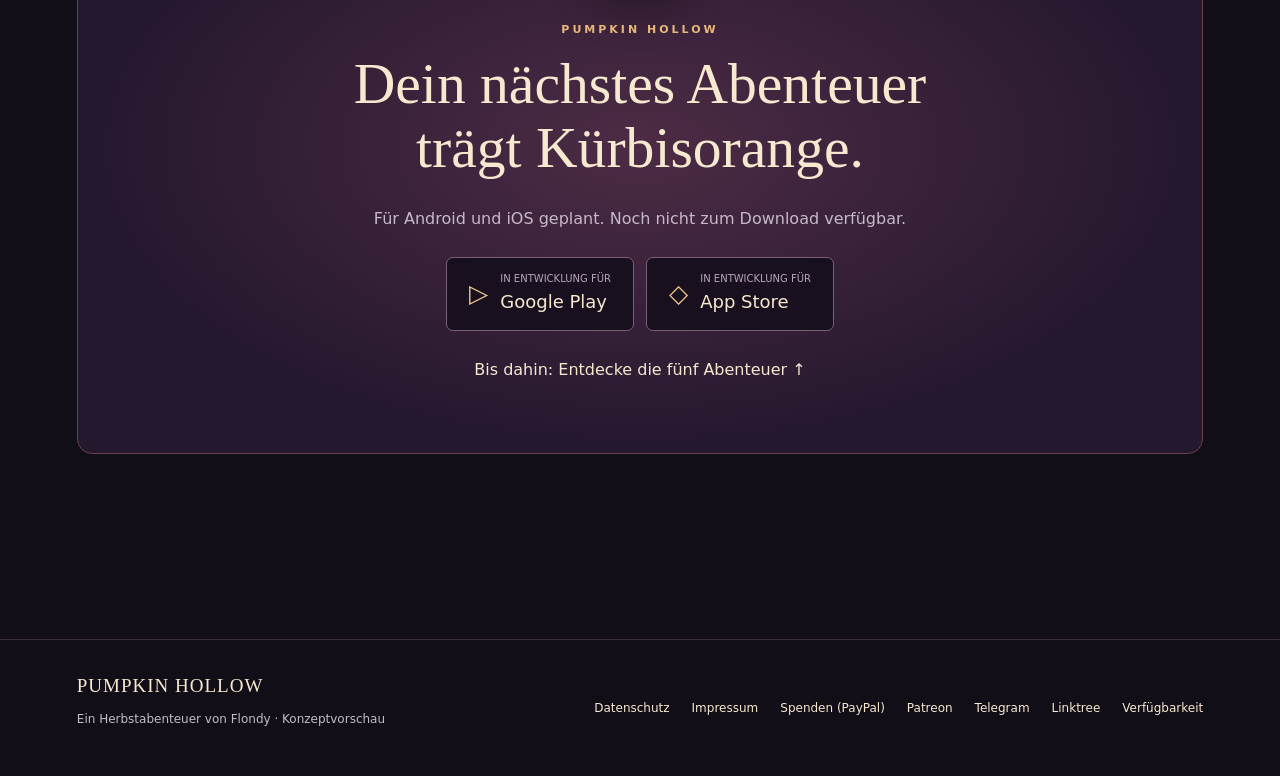
==== commit cdfc726f: "Fußzeile: Telegram-Link Co-Authored-By: Claude Opus 5.5 <noreply@anthropic.com> Claude-Session: http" ====
--- a/index.html
+++ b/index.html
@@ -1 +1 @@
-<!doctype html><html lang="de"><head><meta charset="utf-8"><meta name="viewport" content="width=device-width,initial-scale=1"><meta name="description" content="Entdecke Pumpkin Hollow: fünf magische Herbstabenteuer, ein verwunschenes Dorf. Konzeptvorschau für Android und iOS."><meta name="theme-color" content="#120e18"><meta name="robots" content="noindex,nofollow"><title>Dein magisches Herbstabenteuer · Pumpkin Hollow</title><link rel="icon" href="assets/icon.webp"><link rel="stylesheet" href="style.css"><script src="app.js" defer></script></head><body><header><a class="brand" href="index.html" aria-label="Pumpkin Hollow – Home"><img src="assets/icon.webp" alt="" width="40" height="40">PUMPKIN HOLLOW</a><nav><a href="index.html#adventures" data-de="Abenteuer" data-en="Adventures">Abenteuer</a><a href="index.html#world" data-de="Dein Dorf" data-en="Your village">Dein Dorf</a><a href="index.html#gallery" data-de="Einblicke" data-en="Gallery">Einblicke</a></nav><div class="lang" aria-label="Language"><button data-lang="de" aria-pressed="true">DE</button><button data-lang="en" aria-pressed="false">EN</button></div></header><main><section class="hero" aria-label="Pumpkin Hollow Titelgrafik"><h1 class="sr">Pumpkin Hollow</h1><div class="hero-content"><span class="badge" data-de="IN ENTWICKLUNG · ANDROID & iOS" data-en="IN DEVELOPMENT · ANDROID & iOS">IN ENTWICKLUNG · ANDROID & iOS</span><p data-de="Wo die Blätter fallen, beginnt die Magie. Entdecke fünf Abenteuer und erwecke ein verwunschenes Dorf zum Leben." data-en="Where the leaves fall, the magic begins. Discover five adventures and bring an enchanted village to life.">Wo die Blätter fallen, beginnt die Magie. Entdecke fünf Abenteuer und erwecke ein verwunschenes Dorf zum Leben.</p><div class="actions"><a class="button" href="#adventures"><span data-de="Die Welt entdecken" data-en="Explore the world">Die Welt entdecken</span> ↗</a><a class="button secondary" href="#download" data-de="Für dein Smartphone" data-en="For your phone">Für dein Smartphone</a></div></div></section><div class="container"><section class="intro"><div class="eyebrow">COZY. SPOOKY. FULL OF MAGIC.</div><h2 data-de="Ein kleines Dorf.<br>Ein großes Abenteuer." data-en="A little village.<br>A grand adventure.">Ein kleines Dorf.<br>Ein großes Abenteuer.</h2><p data-de="Leuchtende Kürbisse. Knisterndes Laub. Und hinter jedem Nebelschleier ein neues Geheimnis. Willkommen an dem Ort, an dem Halloween zu Hause ist." data-en="Glowing pumpkins. Rustling leaves. And a new secret behind every veil of mist. Welcome to the place Halloween calls home.">Leuchtende Kürbisse. Knisterndes Laub. Und hinter jedem Nebelschleier ein neues Geheimnis. Willkommen an dem Ort, an dem Halloween zu Hause ist.</p></section><div class="divider"><span>5 Abenteuer</span><span>1 magische Welt</span><span>Dein eigenes Dorf</span></div><section id="adventures"><div class="section-top"><div><div class="eyebrow" data-de="WÄHLE DEIN ABENTEUER" data-en="CHOOSE YOUR ADVENTURE">WÄHLE DEIN ABENTEUER</div><h2 data-de="Jede Runde ein<br>neuer Zauber." data-en="A little more magic.<br>Every round.">Jede Runde ein<br>neuer Zauber.</h2></div><p data-de="Fünf Spielideen, verbunden durch eine gemeinsame Geschichte. Entdecke das geplante Gameplay." data-en="Five game ideas connected by one story. Explore the planned gameplay.">Fünf Spielideen, verbunden durch eine gemeinsame Geschichte. Entdecke das geplante Gameplay.</p></div><div class="tabs" role="tablist" aria-label="Spielmodi"></div><div class="mode" id="mode-panel" role="tabpanel"><div class="mode-visual"><img id="mode-image" src="assets/roll.webp" alt="Kürbisfahrt – Konzeptillustration" loading="lazy"></div><div><div class="mode-num" id="mode-num">01 / 05</div><div class="eyebrow" id="mode-name">PUMPKIN PANIC</div><h3 id="mode-title">Ab ins Laub!</h3><p id="mode-copy"></p><div class="chips" id="mode-chips"></div><a class="button secondary" href="#world" data-de="Alles führt zurück zu deinem Dorf ↗" data-en="Every path leads back to your village ↗">Alles führt zurück zu deinem Dorf ↗</a><p class="note" data-de="Konzeptillustration · Kein aufgenommenes Gameplay" data-en="Concept illustration · Not recorded gameplay">Konzeptillustration · Kein aufgenommenes Gameplay</p></div></div></section></div><section class="world" id="world"><div class="container world-grid"><div><div class="eyebrow" data-de="DEIN ORT ZUM ANKOMMEN" data-en="A PLACE TO CALL HOME">DEIN ORT ZUM ANKOMMEN</div><h2 data-de="Aus einem Funken<br>wird ein Zuhause." data-en="A single spark.<br>A place to call home.">Aus einem Funken<br>wird ein Zuhause.</h2><p data-de="Im geplanten Spiel wächst Pumpkin Hollow mit deinen Abenteuern. Neue Bewohner, warme Lichter und dein ganz persönlicher Kürbishof." data-en="In the planned game, Pumpkin Hollow grows with your adventures. New neighbours, warm lights and a pumpkin farm that's all your own.">Im geplanten Spiel wächst Pumpkin Hollow mit deinen Abenteuern. Neue Bewohner, warme Lichter und dein ganz persönlicher Kürbishof.</p><div class="steps"><div><span>01</span><article><strong data-de="Sammle kleine Wunder" data-en="Collect little wonders">Sammle kleine Wunder</strong><p data-de="Entdecke Zutaten, Samen und verborgene Rezepte." data-en="Find ingredients, seeds and hidden recipes.">Entdecke Zutaten, Samen und verborgene Rezepte.</p></article></div><div><span>02</span><article><strong data-de="Mach das Dorf zu deinem" data-en="Make the village yours">Mach das Dorf zu deinem</strong><p data-de="Repariere den Hof und gestalte dein Herbstparadies." data-en="Restore the farm and create your autumn haven.">Repariere den Hof und gestalte dein Herbstparadies.</p></article></div><div><span>03</span><article><strong data-de="Bring die Laternen zum Leuchten" data-en="Light the lanterns">Bring die Laternen zum Leuchten</strong><p data-de="Löse den Fluch und öffne neue Wege in den Wald." data-en="Break the curse and open new paths into the woods.">Löse den Fluch und öffne neue Wege in den Wald.</p></article></div></div></div><img src="assets/farm.webp" alt="Magischer Kürbishof bei Nacht – Konzept" loading="lazy"></div></section><div class="container"><section id="gallery"><div class="section-top"><div><div class="eyebrow" data-de="EIN BLICK IN DIE MAGIE" data-en="A GLIMPSE OF MAGIC">EIN BLICK IN DIE MAGIE</div><h2 data-de="Herbst fürs Herz." data-en="Autumn at heart.">Herbst fürs Herz.</h2></div><p data-de="Unsere Designvision zum Vergrößern. Alle Motive sind Konzeptbilder; das fertige Spiel kann abweichen." data-en="Explore our design vision. All images are concepts; the finished game may differ.">Unsere Designvision zum Vergrößern. Alle Motive sind Konzeptbilder; das fertige Spiel kann abweichen.</p></div><div class="gallery"><button class="gallery-open" data-image="assets/roll.webp" aria-label="Konzeptbild 1 vergrößern"><img src="assets/roll.webp" alt="Pumpkin Hollow – Konzept 1" loading="lazy"><span>01 ↗</span></button><button class="gallery-open" data-image="assets/fly.webp" aria-label="Konzeptbild 2 vergrößern"><img src="assets/fly.webp" alt="Pumpkin Hollow – Konzept 2" loading="lazy"><span>02 ↗</span></button><button class="gallery-open" data-image="assets/farm.webp" aria-label="Konzeptbild 3 vergrößern"><img src="assets/farm.webp" alt="Pumpkin Hollow – Konzept 3" loading="lazy"><span>03 ↗</span></button><button class="gallery-open" data-image="assets/merge.webp" aria-label="Konzeptbild 4 vergrößern"><img src="assets/merge.webp" alt="Pumpkin Hollow – Konzept 4" loading="lazy"><span>04 ↗</span></button><button class="gallery-open" data-image="assets/forest.webp" aria-label="Konzeptbild 5 vergrößern"><img src="assets/forest.webp" alt="Pumpkin Hollow – Konzept 5" loading="lazy"><span>05 ↗</span></button></div></section><section class="faq" id="faq"><div class="eyebrow" data-de="GUT ZU WISSEN" data-en="GOOD TO KNOW">GUT ZU WISSEN</div><h2 data-de="Noch neugierig?" data-en="Still curious?">Noch neugierig?</h2><details><summary><span data-de="Wann kann ich spielen?" data-en="When can I play?">Wann kann ich spielen?</span></summary><p><span data-de="Pumpkin Hollow befindet sich in der Konzept- und Entwicklungsphase. Ein Veröffentlichungstermin ist noch nicht bestätigt. Hier erscheinen später die geprüften Store-Links." data-en="Pumpkin Hollow is in the concept and development stage. No release date is confirmed. Verified store links will appear here when available.">Pumpkin Hollow befindet sich in der Konzept- und Entwicklungsphase. Ein Veröffentlichungstermin ist noch nicht bestätigt. Hier erscheinen später die geprüften Store-Links.</span></p></details><details><summary><span data-de="Für welche Geräte ist es geplant?" data-en="Which devices is it planned for?">Für welche Geräte ist es geplant?</span></summary><p><span data-de="Geplant sind Android und iOS mit komfortabler Touch-Steuerung im Hochformat. Unterstützte Betriebssystemversionen werden vor Veröffentlichung bekannt gegeben." data-en="Android and iOS are planned, with comfortable portrait touch controls. Supported OS versions will be announced before release.">Geplant sind Android und iOS mit komfortabler Touch-Steuerung im Hochformat. Unterstützte Betriebssystemversionen werden vor Veröffentlichung bekannt gegeben.</span></p></details><details><summary><span data-de="Zeigen die Bilder das fertige Spiel?" data-en="Do the pictures show the finished game?">Zeigen die Bilder das fertige Spiel?</span></summary><p><span data-de="Nein. Die Bilder zeigen die gestalterische Vision und sind ausdrücklich Gameplay-Konzepte. Echte Spielaufnahmen folgen nach der Umsetzung." data-en="No. These images show the artistic vision and are explicitly gameplay concepts. Actual game captures will follow implementation.">Nein. Die Bilder zeigen die gestalterische Vision und sind ausdrücklich Gameplay-Konzepte. Echte Spielaufnahmen folgen nach der Umsetzung.</span></p></details><details><summary><span data-de="Wird es Käufe oder Werbung geben?" data-en="Will there be purchases or advertising?">Wird es Käufe oder Werbung geben?</span></summary><p><span data-de="Geplant sind optionale kosmetische Käufe und freiwillige Werbebelohnungen. Umsetzung, Preise und Datenverarbeitung stehen noch nicht fest." data-en="Optional cosmetic purchases and voluntary rewarded ads are planned. Implementation, prices and data processing are not yet final.">Geplant sind optionale kosmetische Käufe und freiwillige Werbebelohnungen. Umsetzung, Preise und Datenverarbeitung stehen noch nicht fest.</span></p></details></section><section id="download"><div class="download"><img src="assets/icon.webp" alt="Pumpkin Hollow App-Symbol" loading="lazy"><div class="eyebrow" style="margin-top:20px">PUMPKIN HOLLOW</div><h2 data-de="Dein nächstes Abenteuer<br>trägt Kürbisorange." data-en="Your next adventure<br>comes in pumpkin orange.">Dein nächstes Abenteuer<br>trägt Kürbisorange.</h2><p data-de="Für Android und iOS geplant. Noch nicht zum Download verfügbar." data-en="Planned for Android and iOS. Not yet available to download.">Für Android und iOS geplant. Noch nicht zum Download verfügbar.</p><div class="store-row"><div class="store"><span class="symbol">▷</span><div><small data-de="IN ENTWICKLUNG FÜR" data-en="IN DEVELOPMENT FOR">IN ENTWICKLUNG FÜR</small><strong>Google Play</strong></div></div><div class="store"><span class="symbol">◇</span><div><small data-de="IN ENTWICKLUNG FÜR" data-en="IN DEVELOPMENT FOR">IN ENTWICKLUNG FÜR</small><strong>App Store</strong></div></div></div><a href="#adventures" data-de="Bis dahin: Entdecke die fünf Abenteuer ↑" data-en="Until then: discover the five adventures ↑">Bis dahin: Entdecke die fünf Abenteuer ↑</a></div></section></div></main><dialog id="lightbox" aria-label="Bildvorschau"><button id="close-lightbox" aria-label="Schließen">✕</button><img id="lightbox-img" alt="Pumpkin Hollow Konzeptbild in Großansicht"></dialog><footer><div class="container footer-inner"><div><a class="brand" href="index.html">PUMPKIN HOLLOW</a><p data-de="Ein Herbstabenteuer von Flondy · Konzeptvorschau" data-en="An autumn adventure by Flondy · Concept preview">Ein Herbstabenteuer von Flondy · Konzeptvorschau</p></div><div class="footer-links"><a href="privacy.html" data-de="Datenschutz" data-en="Privacy">Datenschutz</a><a href="impressum.html" data-de="Impressum" data-en="Legal notice">Impressum</a><a href="https://www.paypal.com/paypalme/MSingle72" target="_blank" rel="noopener" data-de="Spenden (PayPal)" data-en="Donate (PayPal)">Spenden (PayPal)</a><a href="https://www.patreon.com/cw/Flondy" target="_blank" rel="noopener">Patreon</a><a href="https://linktr.ee/flondy" target="_blank" rel="noopener">Linktree</a><a href="index.html#download" data-de="Verfügbarkeit" data-en="Availability">Verfügbarkeit</a></div></div></footer></body></html>+<!doctype html><html lang="de"><head><meta charset="utf-8"><meta name="viewport" content="width=device-width,initial-scale=1"><meta name="description" content="Entdecke Pumpkin Hollow: fünf magische Herbstabenteuer, ein verwunschenes Dorf. Konzeptvorschau für Android und iOS."><meta name="theme-color" content="#120e18"><meta name="robots" content="noindex,nofollow"><title>Dein magisches Herbstabenteuer · Pumpkin Hollow</title><link rel="icon" href="assets/icon.webp"><link rel="stylesheet" href="style.css"><script src="app.js" defer></script></head><body><header><a class="brand" href="index.html" aria-label="Pumpkin Hollow – Home"><img src="assets/icon.webp" alt="" width="40" height="40">PUMPKIN HOLLOW</a><nav><a href="index.html#adventures" data-de="Abenteuer" data-en="Adventures">Abenteuer</a><a href="index.html#world" data-de="Dein Dorf" data-en="Your village">Dein Dorf</a><a href="index.html#gallery" data-de="Einblicke" data-en="Gallery">Einblicke</a></nav><div class="lang" aria-label="Language"><button data-lang="de" aria-pressed="true">DE</button><button data-lang="en" aria-pressed="false">EN</button></div></header><main><section class="hero" aria-label="Pumpkin Hollow Titelgrafik"><h1 class="sr">Pumpkin Hollow</h1><div class="hero-content"><span class="badge" data-de="IN ENTWICKLUNG · ANDROID & iOS" data-en="IN DEVELOPMENT · ANDROID & iOS">IN ENTWICKLUNG · ANDROID & iOS</span><p data-de="Wo die Blätter fallen, beginnt die Magie. Entdecke fünf Abenteuer und erwecke ein verwunschenes Dorf zum Leben." data-en="Where the leaves fall, the magic begins. Discover five adventures and bring an enchanted village to life.">Wo die Blätter fallen, beginnt die Magie. Entdecke fünf Abenteuer und erwecke ein verwunschenes Dorf zum Leben.</p><div class="actions"><a class="button" href="#adventures"><span data-de="Die Welt entdecken" data-en="Explore the world">Die Welt entdecken</span> ↗</a><a class="button secondary" href="#download" data-de="Für dein Smartphone" data-en="For your phone">Für dein Smartphone</a></div></div></section><div class="container"><section class="intro"><div class="eyebrow">COZY. SPOOKY. FULL OF MAGIC.</div><h2 data-de="Ein kleines Dorf.<br>Ein großes Abenteuer." data-en="A little village.<br>A grand adventure.">Ein kleines Dorf.<br>Ein großes Abenteuer.</h2><p data-de="Leuchtende Kürbisse. Knisterndes Laub. Und hinter jedem Nebelschleier ein neues Geheimnis. Willkommen an dem Ort, an dem Halloween zu Hause ist." data-en="Glowing pumpkins. Rustling leaves. And a new secret behind every veil of mist. Welcome to the place Halloween calls home.">Leuchtende Kürbisse. Knisterndes Laub. Und hinter jedem Nebelschleier ein neues Geheimnis. Willkommen an dem Ort, an dem Halloween zu Hause ist.</p></section><div class="divider"><span>5 Abenteuer</span><span>1 magische Welt</span><span>Dein eigenes Dorf</span></div><section id="adventures"><div class="section-top"><div><div class="eyebrow" data-de="WÄHLE DEIN ABENTEUER" data-en="CHOOSE YOUR ADVENTURE">WÄHLE DEIN ABENTEUER</div><h2 data-de="Jede Runde ein<br>neuer Zauber." data-en="A little more magic.<br>Every round.">Jede Runde ein<br>neuer Zauber.</h2></div><p data-de="Fünf Spielideen, verbunden durch eine gemeinsame Geschichte. Entdecke das geplante Gameplay." data-en="Five game ideas connected by one story. Explore the planned gameplay.">Fünf Spielideen, verbunden durch eine gemeinsame Geschichte. Entdecke das geplante Gameplay.</p></div><div class="tabs" role="tablist" aria-label="Spielmodi"></div><div class="mode" id="mode-panel" role="tabpanel"><div class="mode-visual"><img id="mode-image" src="assets/roll.webp" alt="Kürbisfahrt – Konzeptillustration" loading="lazy"></div><div><div class="mode-num" id="mode-num">01 / 05</div><div class="eyebrow" id="mode-name">PUMPKIN PANIC</div><h3 id="mode-title">Ab ins Laub!</h3><p id="mode-copy"></p><div class="chips" id="mode-chips"></div><a class="button secondary" href="#world" data-de="Alles führt zurück zu deinem Dorf ↗" data-en="Every path leads back to your village ↗">Alles führt zurück zu deinem Dorf ↗</a><p class="note" data-de="Konzeptillustration · Kein aufgenommenes Gameplay" data-en="Concept illustration · Not recorded gameplay">Konzeptillustration · Kein aufgenommenes Gameplay</p></div></div></section></div><section class="world" id="world"><div class="container world-grid"><div><div class="eyebrow" data-de="DEIN ORT ZUM ANKOMMEN" data-en="A PLACE TO CALL HOME">DEIN ORT ZUM ANKOMMEN</div><h2 data-de="Aus einem Funken<br>wird ein Zuhause." data-en="A single spark.<br>A place to call home.">Aus einem Funken<br>wird ein Zuhause.</h2><p data-de="Im geplanten Spiel wächst Pumpkin Hollow mit deinen Abenteuern. Neue Bewohner, warme Lichter und dein ganz persönlicher Kürbishof." data-en="In the planned game, Pumpkin Hollow grows with your adventures. New neighbours, warm lights and a pumpkin farm that's all your own.">Im geplanten Spiel wächst Pumpkin Hollow mit deinen Abenteuern. Neue Bewohner, warme Lichter und dein ganz persönlicher Kürbishof.</p><div class="steps"><div><span>01</span><article><strong data-de="Sammle kleine Wunder" data-en="Collect little wonders">Sammle kleine Wunder</strong><p data-de="Entdecke Zutaten, Samen und verborgene Rezepte." data-en="Find ingredients, seeds and hidden recipes.">Entdecke Zutaten, Samen und verborgene Rezepte.</p></article></div><div><span>02</span><article><strong data-de="Mach das Dorf zu deinem" data-en="Make the village yours">Mach das Dorf zu deinem</strong><p data-de="Repariere den Hof und gestalte dein Herbstparadies." data-en="Restore the farm and create your autumn haven.">Repariere den Hof und gestalte dein Herbstparadies.</p></article></div><div><span>03</span><article><strong data-de="Bring die Laternen zum Leuchten" data-en="Light the lanterns">Bring die Laternen zum Leuchten</strong><p data-de="Löse den Fluch und öffne neue Wege in den Wald." data-en="Break the curse and open new paths into the woods.">Löse den Fluch und öffne neue Wege in den Wald.</p></article></div></div></div><img src="assets/farm.webp" alt="Magischer Kürbishof bei Nacht – Konzept" loading="lazy"></div></section><div class="container"><section id="gallery"><div class="section-top"><div><div class="eyebrow" data-de="EIN BLICK IN DIE MAGIE" data-en="A GLIMPSE OF MAGIC">EIN BLICK IN DIE MAGIE</div><h2 data-de="Herbst fürs Herz." data-en="Autumn at heart.">Herbst fürs Herz.</h2></div><p data-de="Unsere Designvision zum Vergrößern. Alle Motive sind Konzeptbilder; das fertige Spiel kann abweichen." data-en="Explore our design vision. All images are concepts; the finished game may differ.">Unsere Designvision zum Vergrößern. Alle Motive sind Konzeptbilder; das fertige Spiel kann abweichen.</p></div><div class="gallery"><button class="gallery-open" data-image="assets/roll.webp" aria-label="Konzeptbild 1 vergrößern"><img src="assets/roll.webp" alt="Pumpkin Hollow – Konzept 1" loading="lazy"><span>01 ↗</span></button><button class="gallery-open" data-image="assets/fly.webp" aria-label="Konzeptbild 2 vergrößern"><img src="assets/fly.webp" alt="Pumpkin Hollow – Konzept 2" loading="lazy"><span>02 ↗</span></button><button class="gallery-open" data-image="assets/farm.webp" aria-label="Konzeptbild 3 vergrößern"><img src="assets/farm.webp" alt="Pumpkin Hollow – Konzept 3" loading="lazy"><span>03 ↗</span></button><button class="gallery-open" data-image="assets/merge.webp" aria-label="Konzeptbild 4 vergrößern"><img src="assets/merge.webp" alt="Pumpkin Hollow – Konzept 4" loading="lazy"><span>04 ↗</span></button><button class="gallery-open" data-image="assets/forest.webp" aria-label="Konzeptbild 5 vergrößern"><img src="assets/forest.webp" alt="Pumpkin Hollow – Konzept 5" loading="lazy"><span>05 ↗</span></button></div></section><section class="faq" id="faq"><div class="eyebrow" data-de="GUT ZU WISSEN" data-en="GOOD TO KNOW">GUT ZU WISSEN</div><h2 data-de="Noch neugierig?" data-en="Still curious?">Noch neugierig?</h2><details><summary><span data-de="Wann kann ich spielen?" data-en="When can I play?">Wann kann ich spielen?</span></summary><p><span data-de="Pumpkin Hollow befindet sich in der Konzept- und Entwicklungsphase. Ein Veröffentlichungstermin ist noch nicht bestätigt. Hier erscheinen später die geprüften Store-Links." data-en="Pumpkin Hollow is in the concept and development stage. No release date is confirmed. Verified store links will appear here when available.">Pumpkin Hollow befindet sich in der Konzept- und Entwicklungsphase. Ein Veröffentlichungstermin ist noch nicht bestätigt. Hier erscheinen später die geprüften Store-Links.</span></p></details><details><summary><span data-de="Für welche Geräte ist es geplant?" data-en="Which devices is it planned for?">Für welche Geräte ist es geplant?</span></summary><p><span data-de="Geplant sind Android und iOS mit komfortabler Touch-Steuerung im Hochformat. Unterstützte Betriebssystemversionen werden vor Veröffentlichung bekannt gegeben." data-en="Android and iOS are planned, with comfortable portrait touch controls. Supported OS versions will be announced before release.">Geplant sind Android und iOS mit komfortabler Touch-Steuerung im Hochformat. Unterstützte Betriebssystemversionen werden vor Veröffentlichung bekannt gegeben.</span></p></details><details><summary><span data-de="Zeigen die Bilder das fertige Spiel?" data-en="Do the pictures show the finished game?">Zeigen die Bilder das fertige Spiel?</span></summary><p><span data-de="Nein. Die Bilder zeigen die gestalterische Vision und sind ausdrücklich Gameplay-Konzepte. Echte Spielaufnahmen folgen nach der Umsetzung." data-en="No. These images show the artistic vision and are explicitly gameplay concepts. Actual game captures will follow implementation.">Nein. Die Bilder zeigen die gestalterische Vision und sind ausdrücklich Gameplay-Konzepte. Echte Spielaufnahmen folgen nach der Umsetzung.</span></p></details><details><summary><span data-de="Wird es Käufe oder Werbung geben?" data-en="Will there be purchases or advertising?">Wird es Käufe oder Werbung geben?</span></summary><p><span data-de="Geplant sind optionale kosmetische Käufe und freiwillige Werbebelohnungen. Umsetzung, Preise und Datenverarbeitung stehen noch nicht fest." data-en="Optional cosmetic purchases and voluntary rewarded ads are planned. Implementation, prices and data processing are not yet final.">Geplant sind optionale kosmetische Käufe und freiwillige Werbebelohnungen. Umsetzung, Preise und Datenverarbeitung stehen noch nicht fest.</span></p></details></section><section id="download"><div class="download"><img src="assets/icon.webp" alt="Pumpkin Hollow App-Symbol" loading="lazy"><div class="eyebrow" style="margin-top:20px">PUMPKIN HOLLOW</div><h2 data-de="Dein nächstes Abenteuer<br>trägt Kürbisorange." data-en="Your next adventure<br>comes in pumpkin orange.">Dein nächstes Abenteuer<br>trägt Kürbisorange.</h2><p data-de="Für Android und iOS geplant. Noch nicht zum Download verfügbar." data-en="Planned for Android and iOS. Not yet available to download.">Für Android und iOS geplant. Noch nicht zum Download verfügbar.</p><div class="store-row"><div class="store"><span class="symbol">▷</span><div><small data-de="IN ENTWICKLUNG FÜR" data-en="IN DEVELOPMENT FOR">IN ENTWICKLUNG FÜR</small><strong>Google Play</strong></div></div><div class="store"><span class="symbol">◇</span><div><small data-de="IN ENTWICKLUNG FÜR" data-en="IN DEVELOPMENT FOR">IN ENTWICKLUNG FÜR</small><strong>App Store</strong></div></div></div><a href="#adventures" data-de="Bis dahin: Entdecke die fünf Abenteuer ↑" data-en="Until then: discover the five adventures ↑">Bis dahin: Entdecke die fünf Abenteuer ↑</a></div></section></div></main><dialog id="lightbox" aria-label="Bildvorschau"><button id="close-lightbox" aria-label="Schließen">✕</button><img id="lightbox-img" alt="Pumpkin Hollow Konzeptbild in Großansicht"></dialog><footer><div class="container footer-inner"><div><a class="brand" href="index.html">PUMPKIN HOLLOW</a><p data-de="Ein Herbstabenteuer von Flondy · Konzeptvorschau" data-en="An autumn adventure by Flondy · Concept preview">Ein Herbstabenteuer von Flondy · Konzeptvorschau</p></div><div class="footer-links"><a href="privacy.html" data-de="Datenschutz" data-en="Privacy">Datenschutz</a><a href="impressum.html" data-de="Impressum" data-en="Legal notice">Impressum</a><a href="https://www.paypal.com/paypalme/MSingle72" target="_blank" rel="noopener" data-de="Spenden (PayPal)" data-en="Donate (PayPal)">Spenden (PayPal)</a><a href="https://www.patreon.com/cw/Flondy" target="_blank" rel="noopener">Patreon</a><a href="https://t.me/Flondy" target="_blank" rel="noopener">Telegram</a><a href="https://linktr.ee/flondy" target="_blank" rel="noopener">Linktree</a><a href="index.html#download" data-de="Verfügbarkeit" data-en="Availability">Verfügbarkeit</a></div></div></footer></body></html>
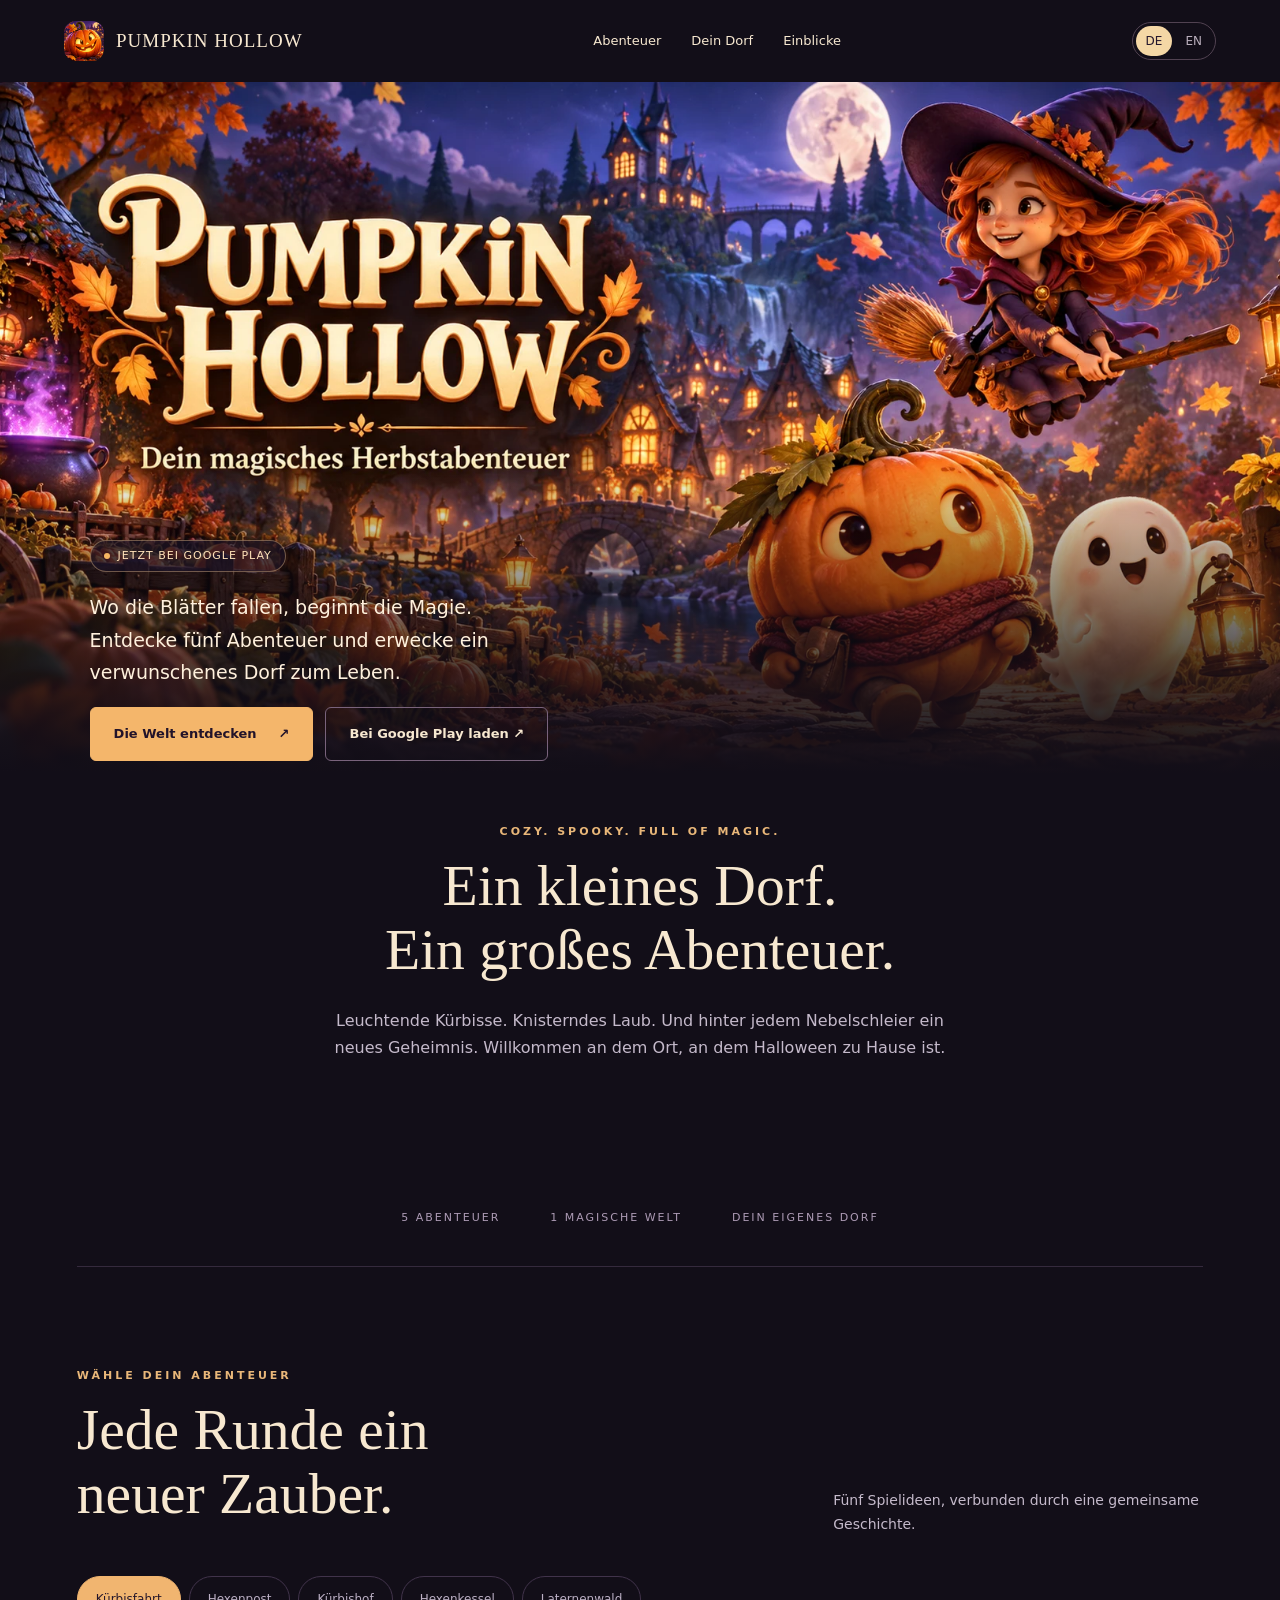
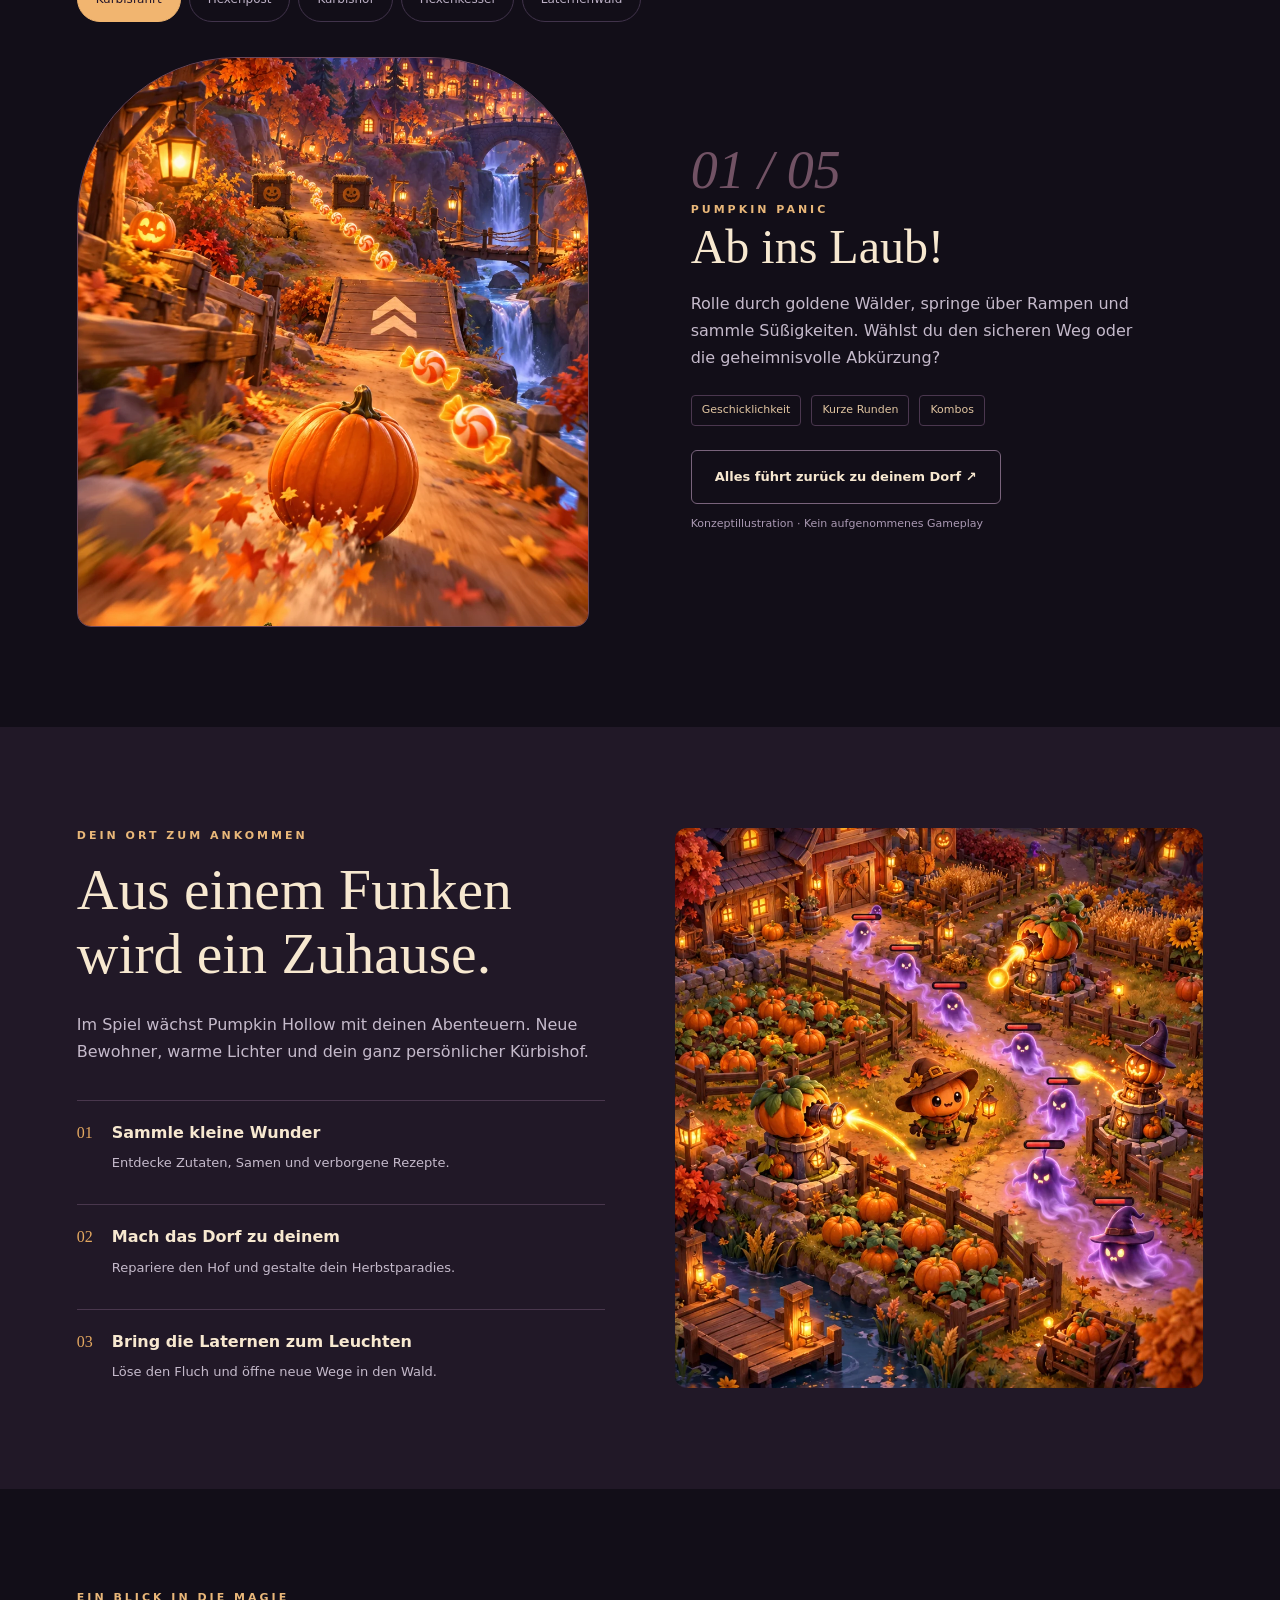
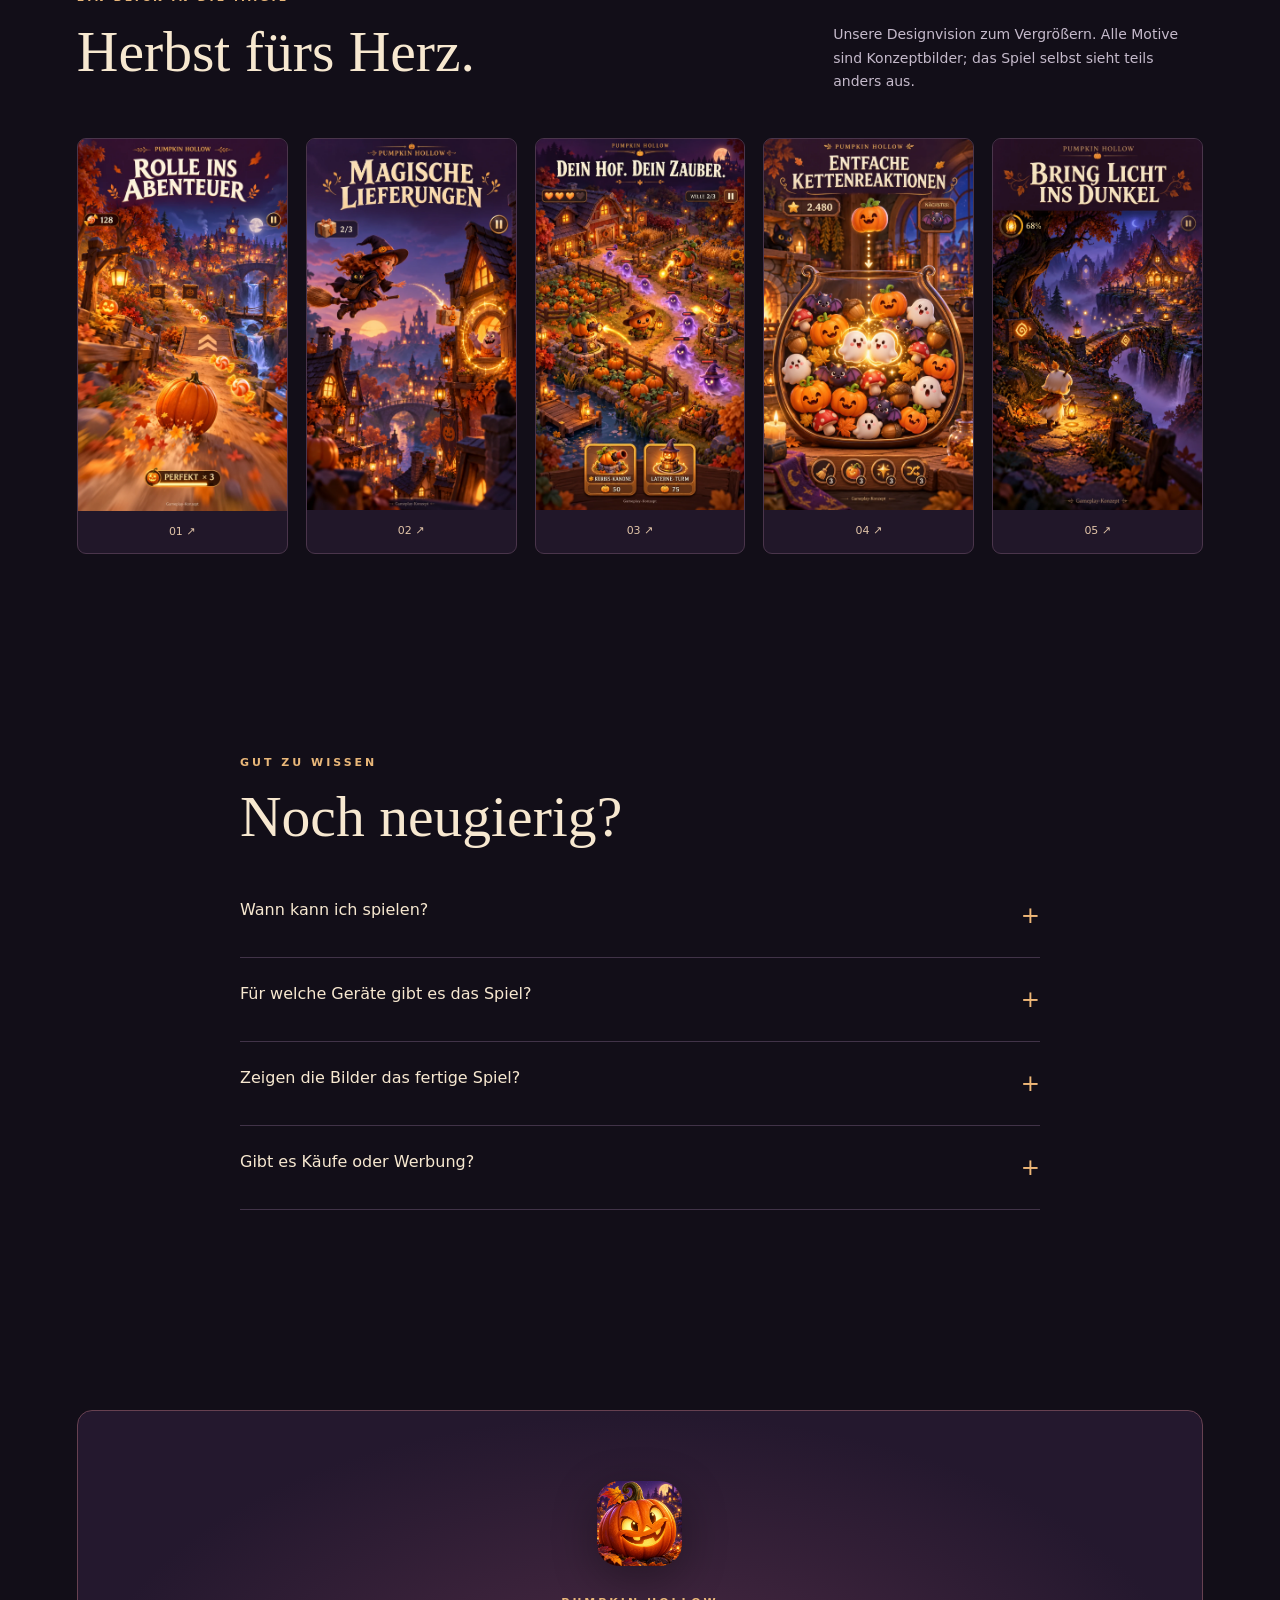
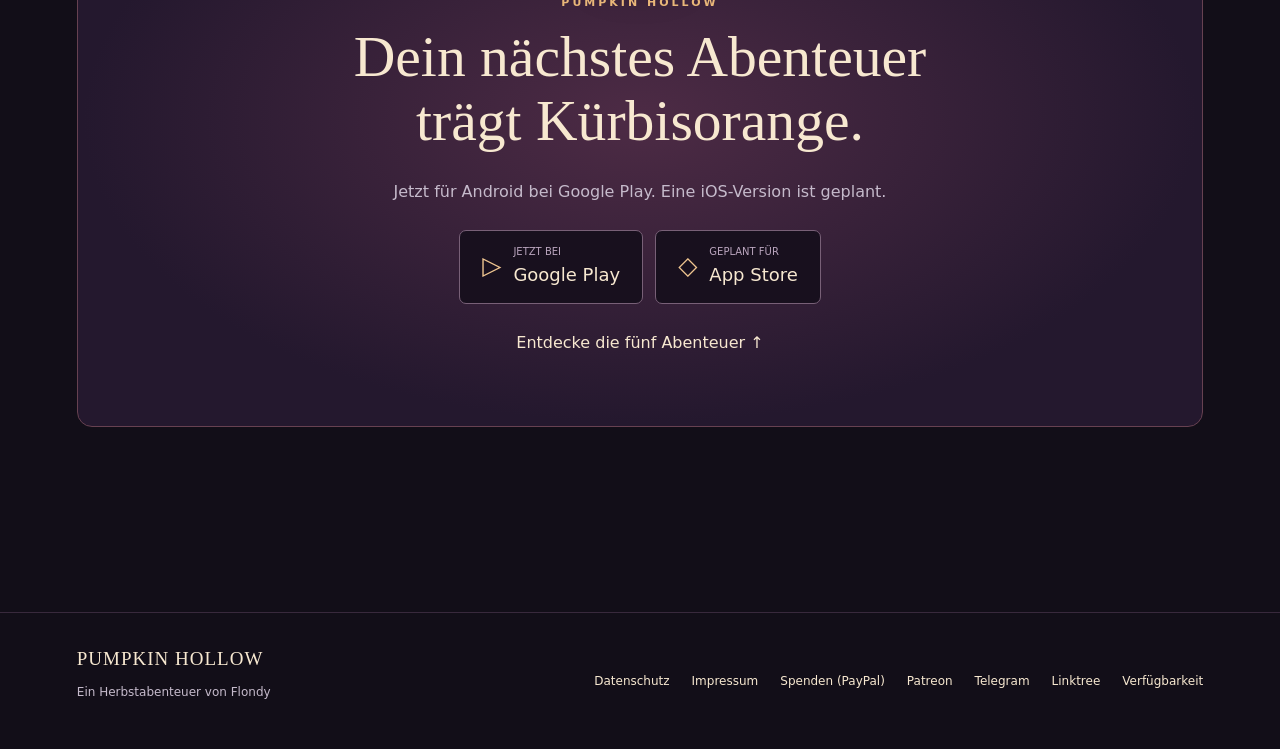
==== commit 44a73431: "Pumpkin Hollow ist live: Google-Play-Links, Texte aktualisiert, App-Datenschutzerklärung (AdMob, Käu" ====
--- a/index.html
+++ b/index.html
@@ -1 +1 @@
-<!doctype html><html lang="de"><head><meta charset="utf-8"><meta name="viewport" content="width=device-width,initial-scale=1"><meta name="description" content="Entdecke Pumpkin Hollow: fünf magische Herbstabenteuer, ein verwunschenes Dorf. Konzeptvorschau für Android und iOS."><meta name="theme-color" content="#120e18"><meta name="robots" content="noindex,nofollow"><title>Dein magisches Herbstabenteuer · Pumpkin Hollow</title><link rel="icon" href="assets/icon.webp"><link rel="stylesheet" href="style.css"><script src="app.js" defer></script></head><body><header><a class="brand" href="index.html" aria-label="Pumpkin Hollow – Home"><img src="assets/icon.webp" alt="" width="40" height="40">PUMPKIN HOLLOW</a><nav><a href="index.html#adventures" data-de="Abenteuer" data-en="Adventures">Abenteuer</a><a href="index.html#world" data-de="Dein Dorf" data-en="Your village">Dein Dorf</a><a href="index.html#gallery" data-de="Einblicke" data-en="Gallery">Einblicke</a></nav><div class="lang" aria-label="Language"><button data-lang="de" aria-pressed="true">DE</button><button data-lang="en" aria-pressed="false">EN</button></div></header><main><section class="hero" aria-label="Pumpkin Hollow Titelgrafik"><h1 class="sr">Pumpkin Hollow</h1><div class="hero-content"><span class="badge" data-de="IN ENTWICKLUNG · ANDROID & iOS" data-en="IN DEVELOPMENT · ANDROID & iOS">IN ENTWICKLUNG · ANDROID & iOS</span><p data-de="Wo die Blätter fallen, beginnt die Magie. Entdecke fünf Abenteuer und erwecke ein verwunschenes Dorf zum Leben." data-en="Where the leaves fall, the magic begins. Discover five adventures and bring an enchanted village to life.">Wo die Blätter fallen, beginnt die Magie. Entdecke fünf Abenteuer und erwecke ein verwunschenes Dorf zum Leben.</p><div class="actions"><a class="button" href="#adventures"><span data-de="Die Welt entdecken" data-en="Explore the world">Die Welt entdecken</span> ↗</a><a class="button secondary" href="#download" data-de="Für dein Smartphone" data-en="For your phone">Für dein Smartphone</a></div></div></section><div class="container"><section class="intro"><div class="eyebrow">COZY. SPOOKY. FULL OF MAGIC.</div><h2 data-de="Ein kleines Dorf.<br>Ein großes Abenteuer." data-en="A little village.<br>A grand adventure.">Ein kleines Dorf.<br>Ein großes Abenteuer.</h2><p data-de="Leuchtende Kürbisse. Knisterndes Laub. Und hinter jedem Nebelschleier ein neues Geheimnis. Willkommen an dem Ort, an dem Halloween zu Hause ist." data-en="Glowing pumpkins. Rustling leaves. And a new secret behind every veil of mist. Welcome to the place Halloween calls home.">Leuchtende Kürbisse. Knisterndes Laub. Und hinter jedem Nebelschleier ein neues Geheimnis. Willkommen an dem Ort, an dem Halloween zu Hause ist.</p></section><div class="divider"><span>5 Abenteuer</span><span>1 magische Welt</span><span>Dein eigenes Dorf</span></div><section id="adventures"><div class="section-top"><div><div class="eyebrow" data-de="WÄHLE DEIN ABENTEUER" data-en="CHOOSE YOUR ADVENTURE">WÄHLE DEIN ABENTEUER</div><h2 data-de="Jede Runde ein<br>neuer Zauber." data-en="A little more magic.<br>Every round.">Jede Runde ein<br>neuer Zauber.</h2></div><p data-de="Fünf Spielideen, verbunden durch eine gemeinsame Geschichte. Entdecke das geplante Gameplay." data-en="Five game ideas connected by one story. Explore the planned gameplay.">Fünf Spielideen, verbunden durch eine gemeinsame Geschichte. Entdecke das geplante Gameplay.</p></div><div class="tabs" role="tablist" aria-label="Spielmodi"></div><div class="mode" id="mode-panel" role="tabpanel"><div class="mode-visual"><img id="mode-image" src="assets/roll.webp" alt="Kürbisfahrt – Konzeptillustration" loading="lazy"></div><div><div class="mode-num" id="mode-num">01 / 05</div><div class="eyebrow" id="mode-name">PUMPKIN PANIC</div><h3 id="mode-title">Ab ins Laub!</h3><p id="mode-copy"></p><div class="chips" id="mode-chips"></div><a class="button secondary" href="#world" data-de="Alles führt zurück zu deinem Dorf ↗" data-en="Every path leads back to your village ↗">Alles führt zurück zu deinem Dorf ↗</a><p class="note" data-de="Konzeptillustration · Kein aufgenommenes Gameplay" data-en="Concept illustration · Not recorded gameplay">Konzeptillustration · Kein aufgenommenes Gameplay</p></div></div></section></div><section class="world" id="world"><div class="container world-grid"><div><div class="eyebrow" data-de="DEIN ORT ZUM ANKOMMEN" data-en="A PLACE TO CALL HOME">DEIN ORT ZUM ANKOMMEN</div><h2 data-de="Aus einem Funken<br>wird ein Zuhause." data-en="A single spark.<br>A place to call home.">Aus einem Funken<br>wird ein Zuhause.</h2><p data-de="Im geplanten Spiel wächst Pumpkin Hollow mit deinen Abenteuern. Neue Bewohner, warme Lichter und dein ganz persönlicher Kürbishof." data-en="In the planned game, Pumpkin Hollow grows with your adventures. New neighbours, warm lights and a pumpkin farm that's all your own.">Im geplanten Spiel wächst Pumpkin Hollow mit deinen Abenteuern. Neue Bewohner, warme Lichter und dein ganz persönlicher Kürbishof.</p><div class="steps"><div><span>01</span><article><strong data-de="Sammle kleine Wunder" data-en="Collect little wonders">Sammle kleine Wunder</strong><p data-de="Entdecke Zutaten, Samen und verborgene Rezepte." data-en="Find ingredients, seeds and hidden recipes.">Entdecke Zutaten, Samen und verborgene Rezepte.</p></article></div><div><span>02</span><article><strong data-de="Mach das Dorf zu deinem" data-en="Make the village yours">Mach das Dorf zu deinem</strong><p data-de="Repariere den Hof und gestalte dein Herbstparadies." data-en="Restore the farm and create your autumn haven.">Repariere den Hof und gestalte dein Herbstparadies.</p></article></div><div><span>03</span><article><strong data-de="Bring die Laternen zum Leuchten" data-en="Light the lanterns">Bring die Laternen zum Leuchten</strong><p data-de="Löse den Fluch und öffne neue Wege in den Wald." data-en="Break the curse and open new paths into the woods.">Löse den Fluch und öffne neue Wege in den Wald.</p></article></div></div></div><img src="assets/farm.webp" alt="Magischer Kürbishof bei Nacht – Konzept" loading="lazy"></div></section><div class="container"><section id="gallery"><div class="section-top"><div><div class="eyebrow" data-de="EIN BLICK IN DIE MAGIE" data-en="A GLIMPSE OF MAGIC">EIN BLICK IN DIE MAGIE</div><h2 data-de="Herbst fürs Herz." data-en="Autumn at heart.">Herbst fürs Herz.</h2></div><p data-de="Unsere Designvision zum Vergrößern. Alle Motive sind Konzeptbilder; das fertige Spiel kann abweichen." data-en="Explore our design vision. All images are concepts; the finished game may differ.">Unsere Designvision zum Vergrößern. Alle Motive sind Konzeptbilder; das fertige Spiel kann abweichen.</p></div><div class="gallery"><button class="gallery-open" data-image="assets/roll.webp" aria-label="Konzeptbild 1 vergrößern"><img src="assets/roll.webp" alt="Pumpkin Hollow – Konzept 1" loading="lazy"><span>01 ↗</span></button><button class="gallery-open" data-image="assets/fly.webp" aria-label="Konzeptbild 2 vergrößern"><img src="assets/fly.webp" alt="Pumpkin Hollow – Konzept 2" loading="lazy"><span>02 ↗</span></button><button class="gallery-open" data-image="assets/farm.webp" aria-label="Konzeptbild 3 vergrößern"><img src="assets/farm.webp" alt="Pumpkin Hollow – Konzept 3" loading="lazy"><span>03 ↗</span></button><button class="gallery-open" data-image="assets/merge.webp" aria-label="Konzeptbild 4 vergrößern"><img src="assets/merge.webp" alt="Pumpkin Hollow – Konzept 4" loading="lazy"><span>04 ↗</span></button><button class="gallery-open" data-image="assets/forest.webp" aria-label="Konzeptbild 5 vergrößern"><img src="assets/forest.webp" alt="Pumpkin Hollow – Konzept 5" loading="lazy"><span>05 ↗</span></button></div></section><section class="faq" id="faq"><div class="eyebrow" data-de="GUT ZU WISSEN" data-en="GOOD TO KNOW">GUT ZU WISSEN</div><h2 data-de="Noch neugierig?" data-en="Still curious?">Noch neugierig?</h2><details><summary><span data-de="Wann kann ich spielen?" data-en="When can I play?">Wann kann ich spielen?</span></summary><p><span data-de="Pumpkin Hollow befindet sich in der Konzept- und Entwicklungsphase. Ein Veröffentlichungstermin ist noch nicht bestätigt. Hier erscheinen später die geprüften Store-Links." data-en="Pumpkin Hollow is in the concept and development stage. No release date is confirmed. Verified store links will appear here when available.">Pumpkin Hollow befindet sich in der Konzept- und Entwicklungsphase. Ein Veröffentlichungstermin ist noch nicht bestätigt. Hier erscheinen später die geprüften Store-Links.</span></p></details><details><summary><span data-de="Für welche Geräte ist es geplant?" data-en="Which devices is it planned for?">Für welche Geräte ist es geplant?</span></summary><p><span data-de="Geplant sind Android und iOS mit komfortabler Touch-Steuerung im Hochformat. Unterstützte Betriebssystemversionen werden vor Veröffentlichung bekannt gegeben." data-en="Android and iOS are planned, with comfortable portrait touch controls. Supported OS versions will be announced before release.">Geplant sind Android und iOS mit komfortabler Touch-Steuerung im Hochformat. Unterstützte Betriebssystemversionen werden vor Veröffentlichung bekannt gegeben.</span></p></details><details><summary><span data-de="Zeigen die Bilder das fertige Spiel?" data-en="Do the pictures show the finished game?">Zeigen die Bilder das fertige Spiel?</span></summary><p><span data-de="Nein. Die Bilder zeigen die gestalterische Vision und sind ausdrücklich Gameplay-Konzepte. Echte Spielaufnahmen folgen nach der Umsetzung." data-en="No. These images show the artistic vision and are explicitly gameplay concepts. Actual game captures will follow implementation.">Nein. Die Bilder zeigen die gestalterische Vision und sind ausdrücklich Gameplay-Konzepte. Echte Spielaufnahmen folgen nach der Umsetzung.</span></p></details><details><summary><span data-de="Wird es Käufe oder Werbung geben?" data-en="Will there be purchases or advertising?">Wird es Käufe oder Werbung geben?</span></summary><p><span data-de="Geplant sind optionale kosmetische Käufe und freiwillige Werbebelohnungen. Umsetzung, Preise und Datenverarbeitung stehen noch nicht fest." data-en="Optional cosmetic purchases and voluntary rewarded ads are planned. Implementation, prices and data processing are not yet final.">Geplant sind optionale kosmetische Käufe und freiwillige Werbebelohnungen. Umsetzung, Preise und Datenverarbeitung stehen noch nicht fest.</span></p></details></section><section id="download"><div class="download"><img src="assets/icon.webp" alt="Pumpkin Hollow App-Symbol" loading="lazy"><div class="eyebrow" style="margin-top:20px">PUMPKIN HOLLOW</div><h2 data-de="Dein nächstes Abenteuer<br>trägt Kürbisorange." data-en="Your next adventure<br>comes in pumpkin orange.">Dein nächstes Abenteuer<br>trägt Kürbisorange.</h2><p data-de="Für Android und iOS geplant. Noch nicht zum Download verfügbar." data-en="Planned for Android and iOS. Not yet available to download.">Für Android und iOS geplant. Noch nicht zum Download verfügbar.</p><div class="store-row"><div class="store"><span class="symbol">▷</span><div><small data-de="IN ENTWICKLUNG FÜR" data-en="IN DEVELOPMENT FOR">IN ENTWICKLUNG FÜR</small><strong>Google Play</strong></div></div><div class="store"><span class="symbol">◇</span><div><small data-de="IN ENTWICKLUNG FÜR" data-en="IN DEVELOPMENT FOR">IN ENTWICKLUNG FÜR</small><strong>App Store</strong></div></div></div><a href="#adventures" data-de="Bis dahin: Entdecke die fünf Abenteuer ↑" data-en="Until then: discover the five adventures ↑">Bis dahin: Entdecke die fünf Abenteuer ↑</a></div></section></div></main><dialog id="lightbox" aria-label="Bildvorschau"><button id="close-lightbox" aria-label="Schließen">✕</button><img id="lightbox-img" alt="Pumpkin Hollow Konzeptbild in Großansicht"></dialog><footer><div class="container footer-inner"><div><a class="brand" href="index.html">PUMPKIN HOLLOW</a><p data-de="Ein Herbstabenteuer von Flondy · Konzeptvorschau" data-en="An autumn adventure by Flondy · Concept preview">Ein Herbstabenteuer von Flondy · Konzeptvorschau</p></div><div class="footer-links"><a href="privacy.html" data-de="Datenschutz" data-en="Privacy">Datenschutz</a><a href="impressum.html" data-de="Impressum" data-en="Legal notice">Impressum</a><a href="https://www.paypal.com/paypalme/MSingle72" target="_blank" rel="noopener" data-de="Spenden (PayPal)" data-en="Donate (PayPal)">Spenden (PayPal)</a><a href="https://www.patreon.com/cw/Flondy" target="_blank" rel="noopener">Patreon</a><a href="https://t.me/Flondy" target="_blank" rel="noopener">Telegram</a><a href="https://linktr.ee/flondy" target="_blank" rel="noopener">Linktree</a><a href="index.html#download" data-de="Verfügbarkeit" data-en="Availability">Verfügbarkeit</a></div></div></footer></body></html>+<!doctype html><html lang="de"><head><meta charset="utf-8"><meta name="viewport" content="width=device-width,initial-scale=1"><meta name="description" content="Entdecke Pumpkin Hollow: fünf magische Herbstabenteuer, ein verwunschenes Dorf. Jetzt für Android bei Google Play."><meta name="theme-color" content="#120e18"><title>Dein magisches Herbstabenteuer · Pumpkin Hollow</title><link rel="icon" href="assets/icon.webp"><link rel="stylesheet" href="style.css"><script src="app.js" defer></script></head><body><header><a class="brand" href="index.html" aria-label="Pumpkin Hollow – Home"><img src="assets/icon.webp" alt="" width="40" height="40">PUMPKIN HOLLOW</a><nav><a href="index.html#adventures" data-de="Abenteuer" data-en="Adventures">Abenteuer</a><a href="index.html#world" data-de="Dein Dorf" data-en="Your village">Dein Dorf</a><a href="index.html#gallery" data-de="Einblicke" data-en="Gallery">Einblicke</a></nav><div class="lang" aria-label="Language"><button data-lang="de" aria-pressed="true">DE</button><button data-lang="en" aria-pressed="false">EN</button></div></header><main><section class="hero" aria-label="Pumpkin Hollow Titelgrafik"><h1 class="sr">Pumpkin Hollow</h1><div class="hero-content"><span class="badge" data-de="JETZT BEI GOOGLE PLAY" data-en="NOW ON GOOGLE PLAY">JETZT BEI GOOGLE PLAY</span><p data-de="Wo die Blätter fallen, beginnt die Magie. Entdecke fünf Abenteuer und erwecke ein verwunschenes Dorf zum Leben." data-en="Where the leaves fall, the magic begins. Discover five adventures and bring an enchanted village to life.">Wo die Blätter fallen, beginnt die Magie. Entdecke fünf Abenteuer und erwecke ein verwunschenes Dorf zum Leben.</p><div class="actions"><a class="button" href="#adventures"><span data-de="Die Welt entdecken" data-en="Explore the world">Die Welt entdecken</span> ↗</a><a class="button secondary" href="https://play.google.com/store/apps/details?id=dev.flondy.pumpkinhollow" target="_blank" rel="noopener" data-de="Bei Google Play laden ↗" data-en="Get it on Google Play ↗">Bei Google Play laden ↗</a></div></div></section><div class="container"><section class="intro"><div class="eyebrow">COZY. SPOOKY. FULL OF MAGIC.</div><h2 data-de="Ein kleines Dorf.<br>Ein großes Abenteuer." data-en="A little village.<br>A grand adventure.">Ein kleines Dorf.<br>Ein großes Abenteuer.</h2><p data-de="Leuchtende Kürbisse. Knisterndes Laub. Und hinter jedem Nebelschleier ein neues Geheimnis. Willkommen an dem Ort, an dem Halloween zu Hause ist." data-en="Glowing pumpkins. Rustling leaves. And a new secret behind every veil of mist. Welcome to the place Halloween calls home.">Leuchtende Kürbisse. Knisterndes Laub. Und hinter jedem Nebelschleier ein neues Geheimnis. Willkommen an dem Ort, an dem Halloween zu Hause ist.</p></section><div class="divider"><span>5 Abenteuer</span><span>1 magische Welt</span><span>Dein eigenes Dorf</span></div><section id="adventures"><div class="section-top"><div><div class="eyebrow" data-de="WÄHLE DEIN ABENTEUER" data-en="CHOOSE YOUR ADVENTURE">WÄHLE DEIN ABENTEUER</div><h2 data-de="Jede Runde ein<br>neuer Zauber." data-en="A little more magic.<br>Every round.">Jede Runde ein<br>neuer Zauber.</h2></div><p data-de="Fünf Spielideen, verbunden durch eine gemeinsame Geschichte." data-en="Five game ideas connected by one story.">Fünf Spielideen, verbunden durch eine gemeinsame Geschichte.</p></div><div class="tabs" role="tablist" aria-label="Spielmodi"></div><div class="mode" id="mode-panel" role="tabpanel"><div class="mode-visual"><img id="mode-image" src="assets/roll.webp" alt="Kürbisfahrt – Konzeptillustration" loading="lazy"></div><div><div class="mode-num" id="mode-num">01 / 05</div><div class="eyebrow" id="mode-name">PUMPKIN PANIC</div><h3 id="mode-title">Ab ins Laub!</h3><p id="mode-copy"></p><div class="chips" id="mode-chips"></div><a class="button secondary" href="#world" data-de="Alles führt zurück zu deinem Dorf ↗" data-en="Every path leads back to your village ↗">Alles führt zurück zu deinem Dorf ↗</a><p class="note" data-de="Konzeptillustration · Kein aufgenommenes Gameplay" data-en="Concept illustration · Not recorded gameplay">Konzeptillustration · Kein aufgenommenes Gameplay</p></div></div></section></div><section class="world" id="world"><div class="container world-grid"><div><div class="eyebrow" data-de="DEIN ORT ZUM ANKOMMEN" data-en="A PLACE TO CALL HOME">DEIN ORT ZUM ANKOMMEN</div><h2 data-de="Aus einem Funken<br>wird ein Zuhause." data-en="A single spark.<br>A place to call home.">Aus einem Funken<br>wird ein Zuhause.</h2><p data-de="Im Spiel wächst Pumpkin Hollow mit deinen Abenteuern. Neue Bewohner, warme Lichter und dein ganz persönlicher Kürbishof." data-en="In the game, Pumpkin Hollow grows with your adventures. New neighbours, warm lights and a pumpkin farm that's all your own.">Im Spiel wächst Pumpkin Hollow mit deinen Abenteuern. Neue Bewohner, warme Lichter und dein ganz persönlicher Kürbishof.</p><div class="steps"><div><span>01</span><article><strong data-de="Sammle kleine Wunder" data-en="Collect little wonders">Sammle kleine Wunder</strong><p data-de="Entdecke Zutaten, Samen und verborgene Rezepte." data-en="Find ingredients, seeds and hidden recipes.">Entdecke Zutaten, Samen und verborgene Rezepte.</p></article></div><div><span>02</span><article><strong data-de="Mach das Dorf zu deinem" data-en="Make the village yours">Mach das Dorf zu deinem</strong><p data-de="Repariere den Hof und gestalte dein Herbstparadies." data-en="Restore the farm and create your autumn haven.">Repariere den Hof und gestalte dein Herbstparadies.</p></article></div><div><span>03</span><article><strong data-de="Bring die Laternen zum Leuchten" data-en="Light the lanterns">Bring die Laternen zum Leuchten</strong><p data-de="Löse den Fluch und öffne neue Wege in den Wald." data-en="Break the curse and open new paths into the woods.">Löse den Fluch und öffne neue Wege in den Wald.</p></article></div></div></div><img src="assets/farm.webp" alt="Magischer Kürbishof bei Nacht – Konzept" loading="lazy"></div></section><div class="container"><section id="gallery"><div class="section-top"><div><div class="eyebrow" data-de="EIN BLICK IN DIE MAGIE" data-en="A GLIMPSE OF MAGIC">EIN BLICK IN DIE MAGIE</div><h2 data-de="Herbst fürs Herz." data-en="Autumn at heart.">Herbst fürs Herz.</h2></div><p data-de="Unsere Designvision zum Vergrößern. Alle Motive sind Konzeptbilder; das Spiel selbst sieht teils anders aus." data-en="Explore our design vision. All images are concepts; the game itself looks partly different.">Unsere Designvision zum Vergrößern. Alle Motive sind Konzeptbilder; das Spiel selbst sieht teils anders aus.</p></div><div class="gallery"><button class="gallery-open" data-image="assets/roll.webp" aria-label="Konzeptbild 1 vergrößern"><img src="assets/roll.webp" alt="Pumpkin Hollow – Konzept 1" loading="lazy"><span>01 ↗</span></button><button class="gallery-open" data-image="assets/fly.webp" aria-label="Konzeptbild 2 vergrößern"><img src="assets/fly.webp" alt="Pumpkin Hollow – Konzept 2" loading="lazy"><span>02 ↗</span></button><button class="gallery-open" data-image="assets/farm.webp" aria-label="Konzeptbild 3 vergrößern"><img src="assets/farm.webp" alt="Pumpkin Hollow – Konzept 3" loading="lazy"><span>03 ↗</span></button><button class="gallery-open" data-image="assets/merge.webp" aria-label="Konzeptbild 4 vergrößern"><img src="assets/merge.webp" alt="Pumpkin Hollow – Konzept 4" loading="lazy"><span>04 ↗</span></button><button class="gallery-open" data-image="assets/forest.webp" aria-label="Konzeptbild 5 vergrößern"><img src="assets/forest.webp" alt="Pumpkin Hollow – Konzept 5" loading="lazy"><span>05 ↗</span></button></div></section><section class="faq" id="faq"><div class="eyebrow" data-de="GUT ZU WISSEN" data-en="GOOD TO KNOW">GUT ZU WISSEN</div><h2 data-de="Noch neugierig?" data-en="Still curious?">Noch neugierig?</h2><details><summary><span data-de="Wann kann ich spielen?" data-en="When can I play?">Wann kann ich spielen?</span></summary><p><span data-de="Jetzt! Pumpkin Hollow ist für Android bei Google Play erhältlich." data-en="Right now! Pumpkin Hollow is available for Android on Google Play.">Jetzt! Pumpkin Hollow ist für Android bei Google Play erhältlich.</span></p></details><details><summary><span data-de="Für welche Geräte gibt es das Spiel?" data-en="Which devices is it available for?">Für welche Geräte gibt es das Spiel?</span></summary><p><span data-de="Für Android, mit Touch-Steuerung im Hochformat. Eine iOS-Version ist geplant." data-en="For Android, with portrait touch controls. An iOS version is planned.">Für Android, mit Touch-Steuerung im Hochformat. Eine iOS-Version ist geplant.</span></p></details><details><summary><span data-de="Zeigen die Bilder das fertige Spiel?" data-en="Do the pictures show the finished game?">Zeigen die Bilder das fertige Spiel?</span></summary><p><span data-de="Nein. Die Bilder auf dieser Seite sind Konzeptillustrationen. Echte Screenshots aus dem Spiel findest du bei Google Play." data-en="No. The images on this page are concept illustrations. Real screenshots from the game are on Google Play.">Nein. Die Bilder auf dieser Seite sind Konzeptillustrationen. Echte Screenshots aus dem Spiel findest du bei Google Play.</span></p></details><details><summary><span data-de="Gibt es Käufe oder Werbung?" data-en="Are there purchases or ads?">Gibt es Käufe oder Werbung?</span></summary><p><span data-de="Ja. Das Spiel ist kostenlos, enthält Werbung und bietet optionale Käufe über Google Play. Details stehen in der Datenschutzerklärung." data-en="Yes. The game is free, contains ads and offers optional purchases via Google Play. Details are in the privacy policy.">Ja. Das Spiel ist kostenlos, enthält Werbung und bietet optionale Käufe über Google Play. Details stehen in der Datenschutzerklärung.</span></p></details></section><section id="download"><div class="download"><img src="assets/icon.webp" alt="Pumpkin Hollow App-Symbol" loading="lazy"><div class="eyebrow" style="margin-top:20px">PUMPKIN HOLLOW</div><h2 data-de="Dein nächstes Abenteuer<br>trägt Kürbisorange." data-en="Your next adventure<br>comes in pumpkin orange.">Dein nächstes Abenteuer<br>trägt Kürbisorange.</h2><p data-de="Jetzt für Android bei Google Play. Eine iOS-Version ist geplant." data-en="Now on Google Play for Android. An iOS version is planned.">Jetzt für Android bei Google Play. Eine iOS-Version ist geplant.</p><div class="store-row"><a class="store" href="https://play.google.com/store/apps/details?id=dev.flondy.pumpkinhollow" target="_blank" rel="noopener"><span class="symbol">▷</span><div><small data-de="JETZT BEI" data-en="NOW ON">JETZT BEI</small><strong>Google Play</strong></div></a><div class="store"><span class="symbol">◇</span><div><small data-de="GEPLANT FÜR" data-en="PLANNED FOR">GEPLANT FÜR</small><strong>App Store</strong></div></div></div><a href="#adventures" data-de="Entdecke die fünf Abenteuer ↑" data-en="Discover the five adventures ↑">Entdecke die fünf Abenteuer ↑</a></div></section></div></main><dialog id="lightbox" aria-label="Bildvorschau"><button id="close-lightbox" aria-label="Schließen">✕</button><img id="lightbox-img" alt="Pumpkin Hollow Konzeptbild in Großansicht"></dialog><footer><div class="container footer-inner"><div><a class="brand" href="index.html">PUMPKIN HOLLOW</a><p data-de="Ein Herbstabenteuer von Flondy" data-en="An autumn adventure by Flondy">Ein Herbstabenteuer von Flondy</p></div><div class="footer-links"><a href="privacy.html" data-de="Datenschutz" data-en="Privacy">Datenschutz</a><a href="impressum.html" data-de="Impressum" data-en="Legal notice">Impressum</a><a href="https://www.paypal.com/paypalme/MSingle72" target="_blank" rel="noopener" data-de="Spenden (PayPal)" data-en="Donate (PayPal)">Spenden (PayPal)</a><a href="https://www.patreon.com/cw/Flondy" target="_blank" rel="noopener">Patreon</a><a href="https://t.me/Flondy" target="_blank" rel="noopener">Telegram</a><a href="https://linktr.ee/flondy" target="_blank" rel="noopener">Linktree</a><a href="index.html#download" data-de="Verfügbarkeit" data-en="Availability">Verfügbarkeit</a></div></div></footer></body></html>
